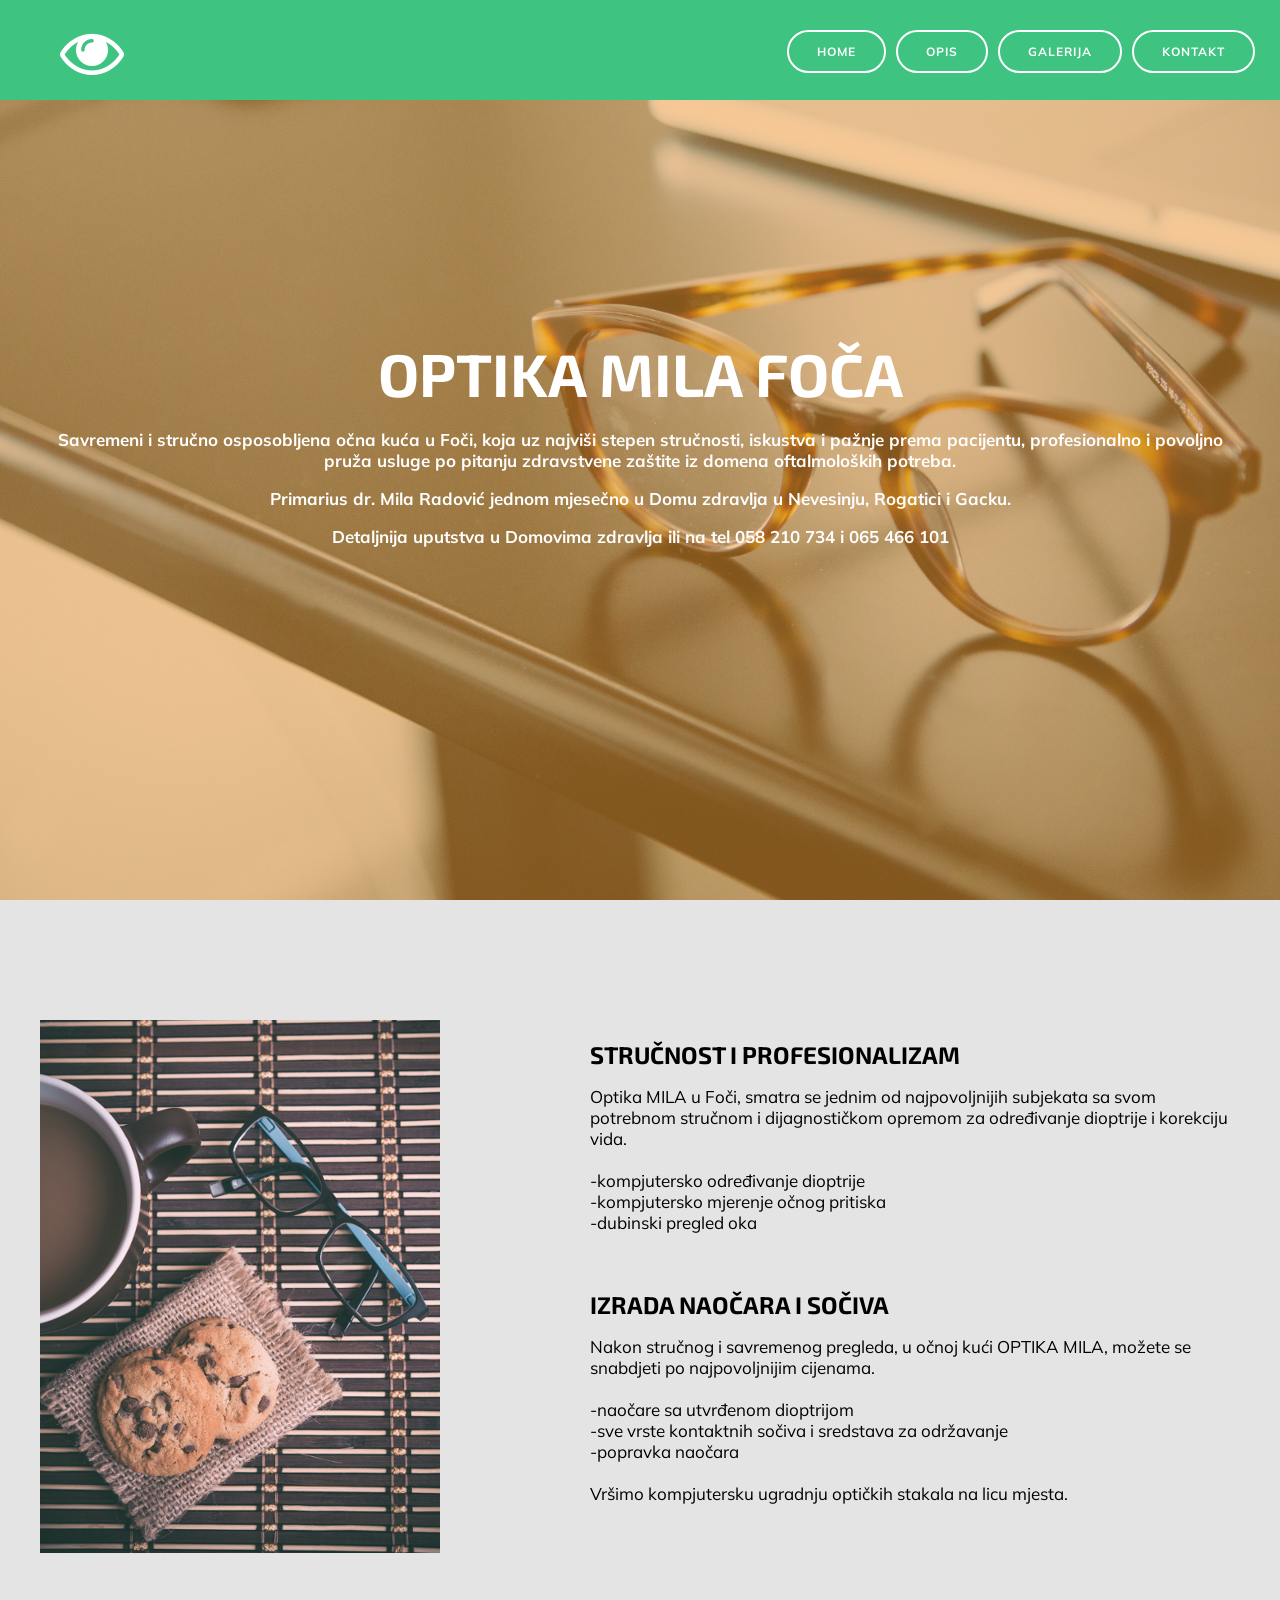
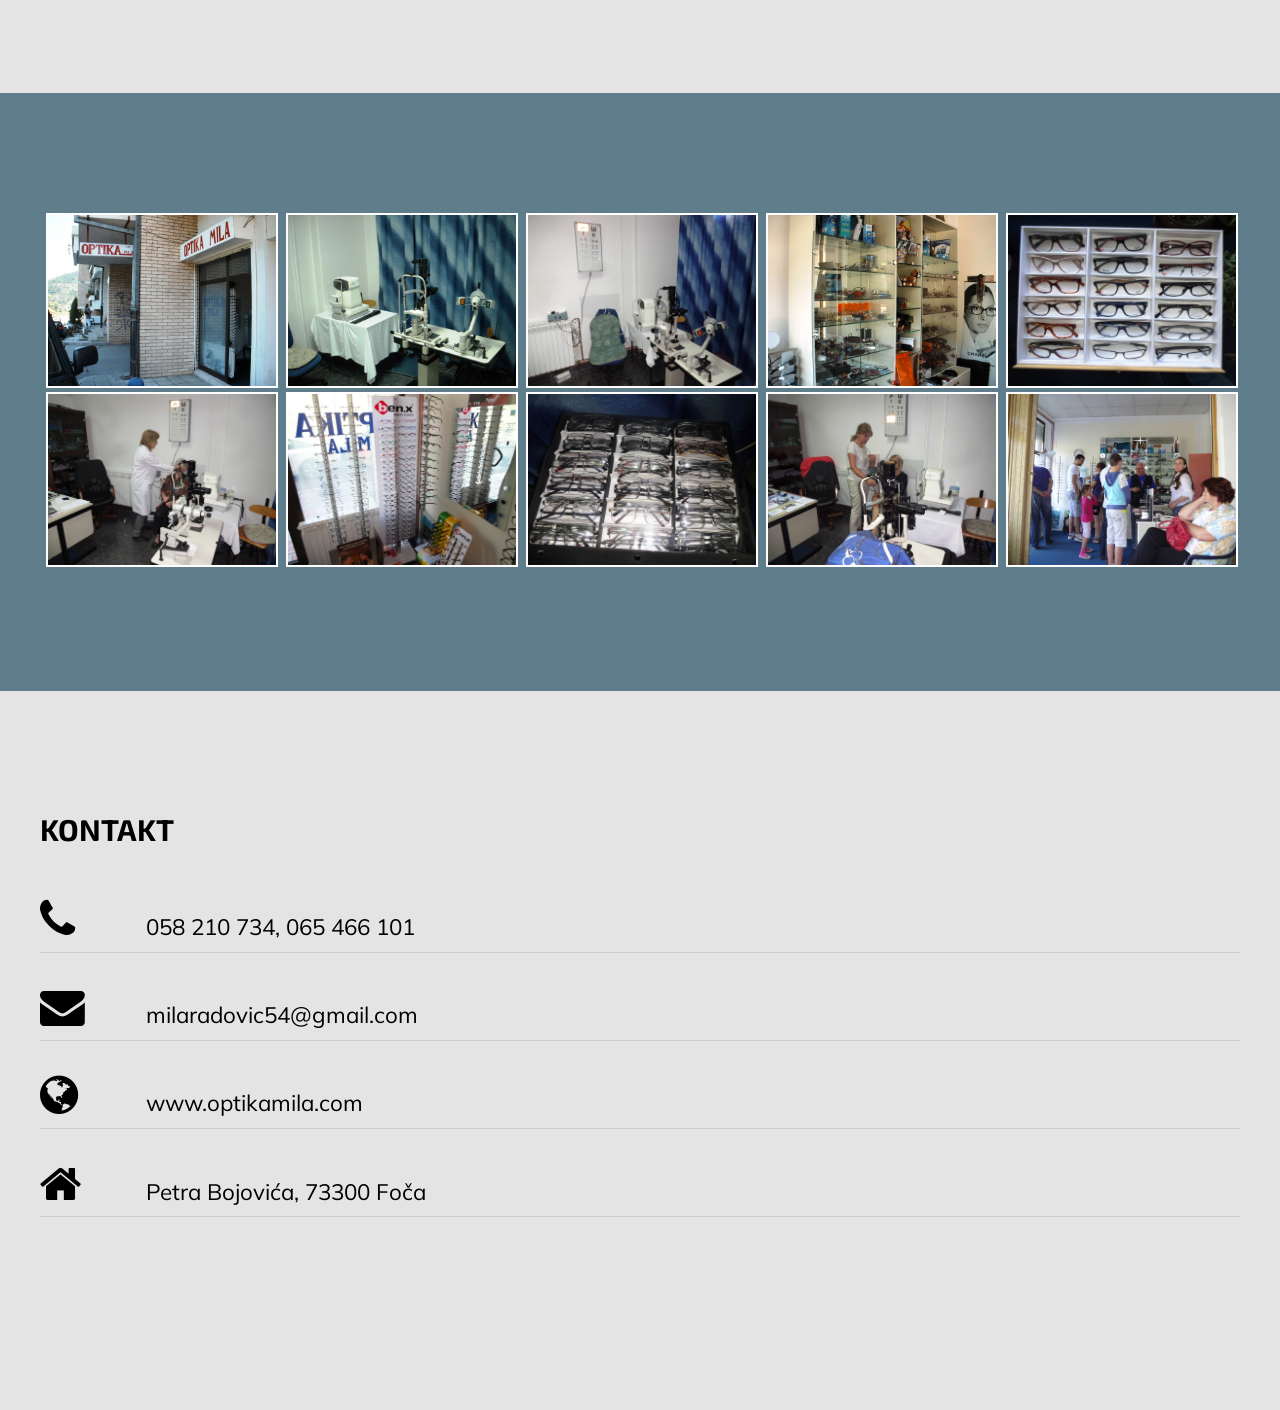
==== index.html @ d3a85923 "Initial commit" ====
<!DOCTYPE html>
<html>
    <head>
        <meta charset="UTF-8">
        <meta name="viewport" content="width=device-width">
        <title>Optika Mila</title>
        <link href="https://fonts.googleapis.com/css?family=Exo+2:400,700|Muli:400,700" rel="stylesheet">
        <link rel="stylesheet" href="https://maxcdn.bootstrapcdn.com/font-awesome/4.7.0/css/font-awesome.min.css">
        <link rel="stylesheet" href="dist/magnific-popup.css">
        <link rel="stylesheet" href="css/style.css" type="text/css">
    </head>
    <body>
        <header id="header">

        <div class="wrapper">
            <i class="fa fa-eye fa-4x logo" aria-hidden="true"></i>


            <nav id="nav">
                <ul>
                    <li><a href="#prvi" class="dugme">Home</a></li>
                    <li><a href="#about" class="dugme">Opis</a></li>
                    <li><a href="#idea" class="dugme">Galerija</a></li>
                    <li><a href="#contact" class="dugme">Kontakt</a></li>
                </ul>
                <a href="#" id="respmenu">Prikaži/sakrij navigaciju</a>
            </nav>



        </div>
    </header>


	<section id="prvi">
    	<div class="wrapper">
        	<h1>OPTIKA MILA FOČA</h1>
       	 	<p>Savremeni i stručno osposobljena očna kuća u Foči, koja uz najviši stepen stručnosti, iskustva i pažnje prema pacijentu, profesionalno i povoljno pruža usluge po pitanju zdravstvene zaštite iz domena oftalmoloških potreba.</p>
            <p>Primarius dr. Mila Radović jednom mjesečno u Domu zdravlja u Nevesinju, Rogatici i Gacku.</p>
            <p>Detaljnija uputstva u Domovima zdravlja ili na tel 058 210 734 i 065 466 101</p>
        </div>
    </section>

    <section id="about">
        <div class="wrapper">
            <img src="css/img/elegance.jpg" alt="logo">
            <h2>STRUČNOST I PROFESIONALIZAM</h2>
            <p>Optika MILA u Foči, smatra se jednim od najpovoljnijih subjekata sa svom potrebnom stručnom i dijagnostičkom opremom za određivanje dioptrije i korekciju vida.<br />
                <br />-kompjutersko određivanje dioptrije
                <br />-kompjutersko mjerenje očnog pritiska
                <br />-dubinski pregled oka </p><br />
            <h2>IZRADA NAOČARA I SOČIVA</h2>
            <p>Nakon stručnog i savremenog pregleda, u očnoj kući OPTIKA MILA, možete se snabdjeti po najpovoljnijim cijenama.<br />
                <br />-naočare sa utvrđenom dioptrijom
                <br />-sve vrste kontaktnih sočiva i sredstava za održavanje
                <br />-popravka naočara
            <br /><br />Vršimo kompjutersku ugradnju optičkih stakala na licu mjesta. </p>
        </div>

    </section>



    <section id="idea">
    	<div class="wrapper">
            <div class="responsive"><a href="css/img/galerija/optika_mila_1.JPG" class="image-link"><img src="css/img/galerija/optika_mila_1.JPG"></a></div>
            <div class="responsive"><a href="css/img/galerija/optika_mila_2.JPG" class="image-link"><img src="css/img/galerija/optika_mila_2.JPG"></a></div>
            <div class="responsive"><a href="css/img/galerija/optika_mila_3.JPG" class="image-link"><img src="css/img/galerija/optika_mila_3.JPG"></a></div>
            <div class="responsive"><a href="css/img/galerija/optika_mila_4.JPG" class="image-link"><img src="css/img/galerija/optika_mila_4.JPG"></a></div>
            <div class="responsive"><a href="css/img/galerija/optika_mila_11.JPG" class="image-link"><img src="css/img/galerija/optika_mila_11.JPG"></a></div>
            <div class="responsive"><a href="css/img/galerija/optika_mila_6.JPG" class="image-link"><img src="css/img/galerija/optika_mila_6.JPG"></a></div>
            <div class="responsive"><a href="css/img/galerija/optika_mila_7.JPG" class="image-link"><img src="css/img/galerija/optika_mila_7.JPG"></a></div>
            <div class="responsive"><a href="css/img/galerija/optika_mila_12.JPG" class="image-link"><img src="css/img/galerija/optika_mila_12.JPG"></a></div>
            <div class="responsive"><a href="css/img/galerija/optika_mila_9.JPG" class="image-link"><img src="css/img/galerija/optika_mila_9.JPG"></a></div>
            <div class="responsive"><a href="css/img/galerija/optika_mila_10.JPG" class="image-link"><img src="css/img/galerija/optika_mila_10.JPG"></a></div>
         </div>
    </section>

    <section id="contact">
        <div class="wrapper">
            <h1>KONTAKT</h1>
                <p><i class="fa fa-2x fa-phone"></i> 058 210 734, 065 466 101</p>
                <p><i class="fa fa-2x fa-envelope"></i> milaradovic54@gmail.com</p>
                <p><i class="fa fa-2x fa-globe"></i> www.optikamila.com</p>
                <p><i class="fa fa-2x fa-home"></i> Petra Bojovića, 73300 Foča</p>
        </div>

    </section>

    <script src="https://ajax.googleapis.com/ajax/libs/jquery/1.12.4/jquery.min.js"></script>
    <script src="dist/jquery.magnific-popup.js"></script>
    <script src="js/script.js"></script>

    </body>
</html>
---- css/style.css ----
body {
	background:#e4e4e4;
	margin:0;
	padding:0;
	font-family: 'Muli', sans-serif;
}

h1, h2, h3, h4, h5, h6 {
	font-family: 'Exo 2', sans-serif;
	margin:0 0 0.5em;
}
img {
	max-width:100%;
}

.wrapper {
	width:1200px;
	margin:0 auto;
	overflow:hidden;
}

#header {
	background:#3FC380;
	height:60px;
	padding:20px;
	position: fixed;
    top: 0;
	width: 100%;
}

.logo {
	float:left;
	color: #FFF;
}

#nav {
	float:right;
}
#nav ul {
	list-style:none;
	margin:0;
	padding:0;
}
#nav ul li {
	float:left;
}

a:link,
a:visited,
a:hover,
a:active {
	text-decoration: none;
	color: #FFF;
}

.dugme {
	background: rgba(9, 65, 134, 0);
	border: 2px solid #FFF;
    color: #FFF;
    border-radius: 25px;
    display: inline-block;
    font-size: 12px;
    font-weight: 700;
    letter-spacing: 1px;
    line-height: 1;
    padding: 14px 28px 13px;
	margin:10px 5px;
    text-transform: uppercase;
	text-decoration: none;
    transition: all 0.2s ease;
}

.dugme:hover {
	background: rgba(255, 255, 255, 1);
    color: #3FC380;
}

#prvi {
	background: linear-gradient(rgba(235, 149, 50,0.5), rgba(235, 149, 50,0.5)), url(img/back.jpg);
	background-size:cover;
	text-align:center;
    display:flex;
	justify-content:center;
	align-items:center;
	color:#fff;
    height:100vh;
}

#prvi h1 {
	font-size:60px;
	margin-bottom:20px;
}

#prvi p {
    font-weight: bold;
    font-size: 17px;
}


#about, #idea, #contact {
	padding:120px 0;
}

#about img {
	float:left;
	margin-right: 150px;
	margin-bottom: 20px;
}

#about p {
	font-size: 17px;
}

#about h2 {
	margin-top: 20px;
}

#idea {
	background: #607D8B;
}

#idea img {
	border: 2px solid #fff;
}

#contact h1 {
	font-size: 30px;
	margin-bottom: 40px;
}

#contact p {
	border-bottom:1px solid #ccc;
	padding:10px 0;
	font-size:1.4em;
}

#contact i {
	width:100px;
}

#contact {
	margin-bottom: 50px;
}

.responsive {
    padding: 0 6px;
    float: left;
    width: 19%;
}

/* responsive i menu*/

#respmenu {
	display:none;
}

@media screen and (min-width:1024px) and (max-width:1260px) {
	.wrapper {
		width:960px;
	}
	#about img {
		margin-right: 100px;
	}
	.responsive {
	    width: 18.7%;
	}
}
@media screen and (min-width:768px) and (max-width:1023px) {
	.wrapper {
		width:680px;
	}
	#about img {
		margin-right: 30px;
	}
	.responsive {
	    width: 18.2%;
	}
}
@media screen and (max-width:767px) {
	.wrapper {
		width:80%;
	}
	#header {
		text-align:center;
		height:auto;
	}
	#nav,
	.logo {
		float:none;
	}
	#nav ul li {
		float:none;
	}
	#nav ul li a {
		display:block;
		margin:7px 5px;
	}
	#respmenu {
		display:block;
		background:rgba(255,255,255,0.1);
		padding:10px;
    	border-radius: 25px;
	}
	#nav ul {
		display:none;
	}
	.responsive {
	    width: 31%;
	}

	#idea div div:last-child {
    	display: none;
	}
}
@media screen and (max-width:658px) {
	#idea div div:last-child {
    	display: block;
	}
	.responsive {
	    width: 47%;
	}
}
@media screen and (max-width:515px) {
	#idea div div:last-child {
    	display: block;
	}
	.responsive {
	    width: 46%;
	}
}
@media screen and (max-width:390px) {
	#idea div div:last-child {
    	display: block;
	}
	.responsive {
	    width: 45%;
	}
}
@media screen and (max-width:315px) {
	#idea div div:last-child {
    	display: block;
	}
	.responsive {
	    width: 44%;
	}
}
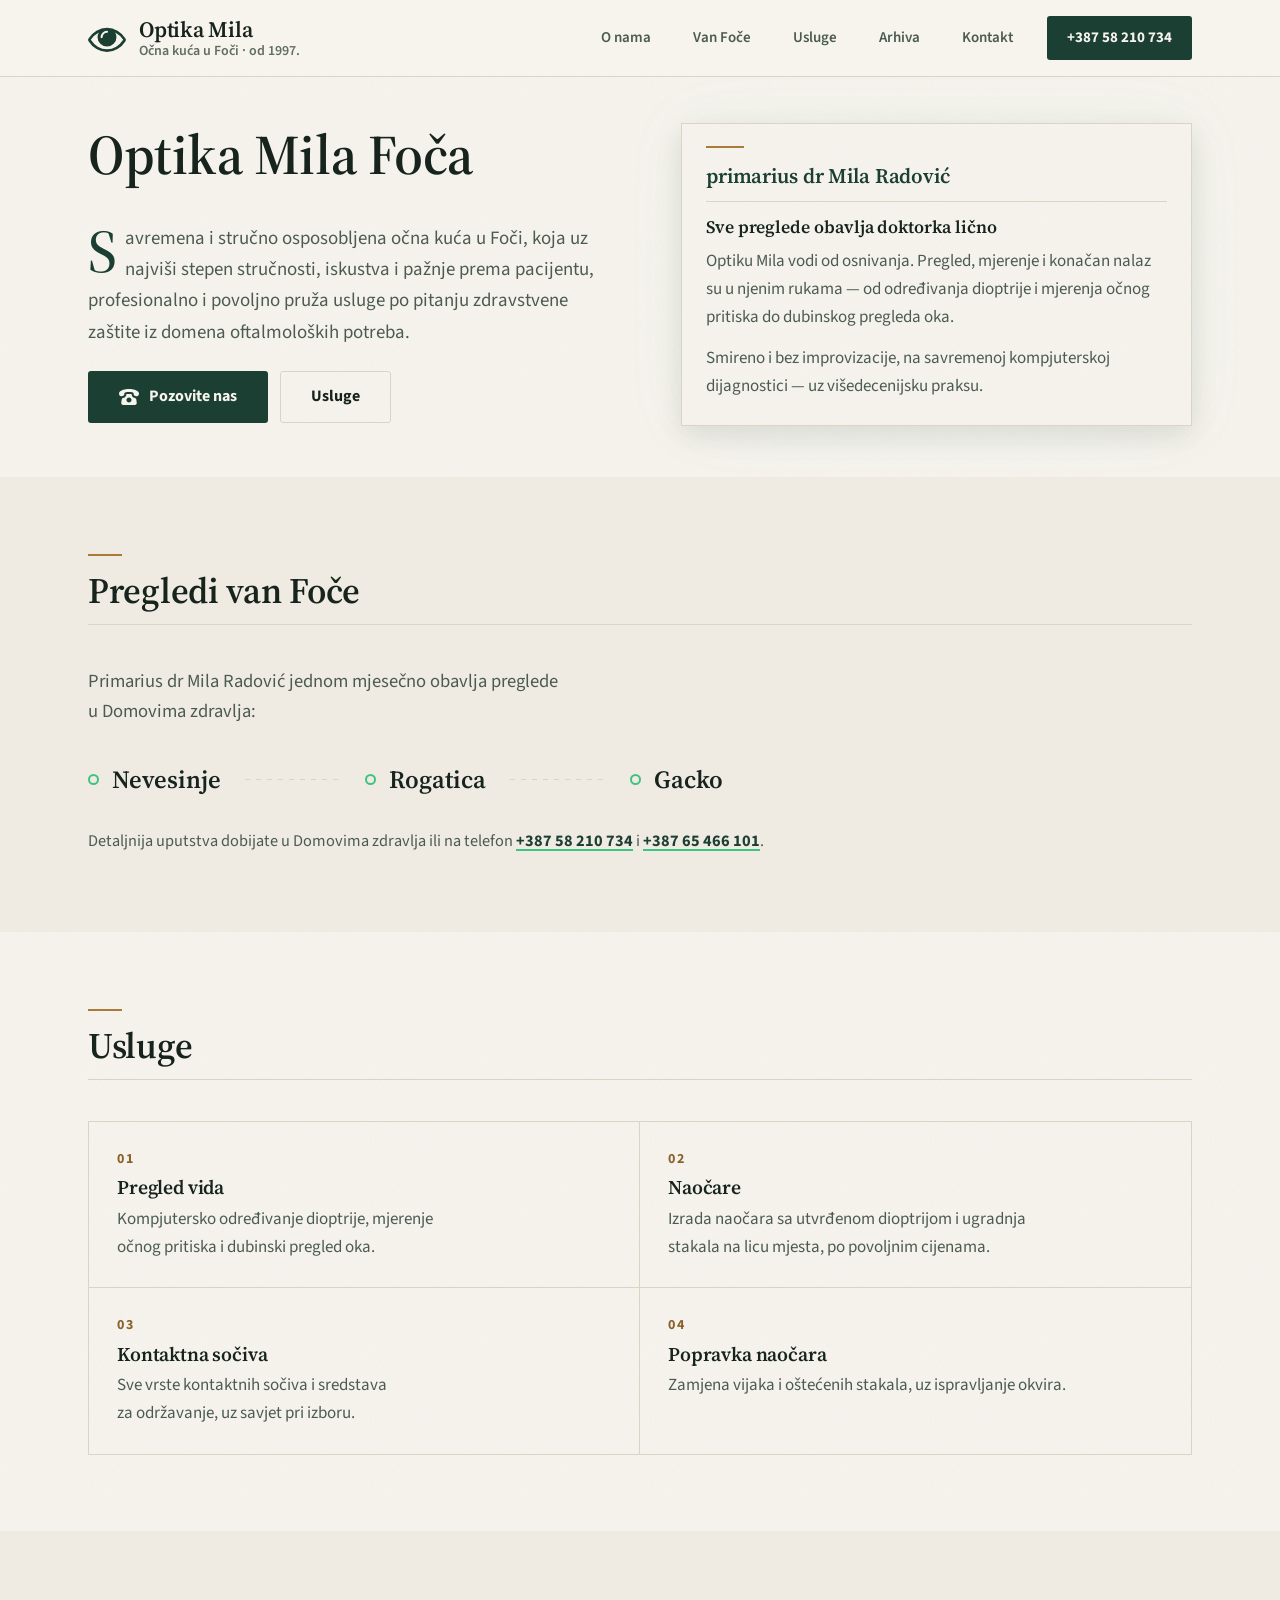
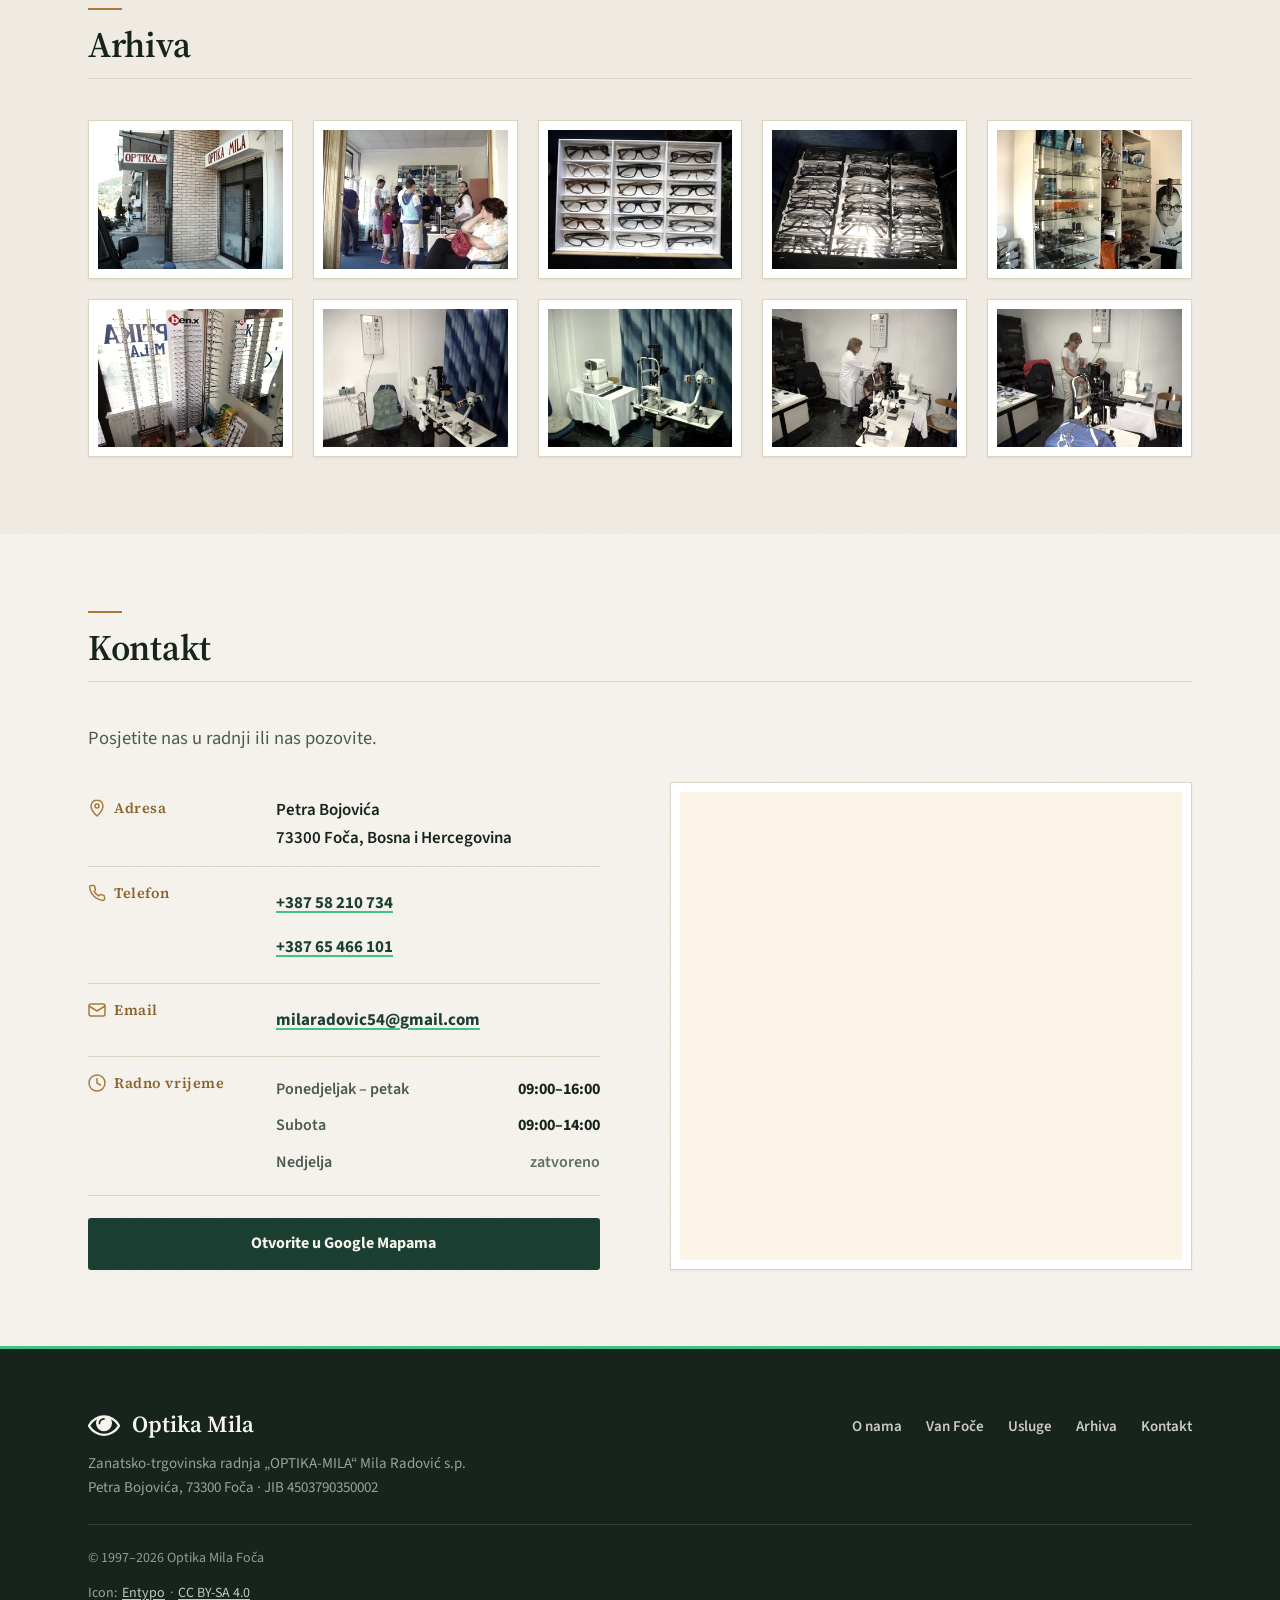
==== commit c66a6329: "Redizajn sajta: novi izgled, WebP galerija, favicon, 404 strana, sitemap - nova HTML/CSS struktura (" ====
--- a/index.html
+++ b/index.html
@@ -1,95 +1,462 @@
 <!DOCTYPE html>
-<html>
-    <head>
-        <meta charset="UTF-8">
-        <meta name="viewport" content="width=device-width">
-        <title>Optika Mila</title>
-        <link href="https://fonts.googleapis.com/css?family=Exo+2:400,700|Muli:400,700" rel="stylesheet">
-        <link rel="stylesheet" href="https://maxcdn.bootstrapcdn.com/font-awesome/4.7.0/css/font-awesome.min.css">
-        <link rel="stylesheet" href="dist/magnific-popup.css">
-        <link rel="stylesheet" href="css/style.css" type="text/css">
-    </head>
-    <body>
-        <header id="header">
-
-        <div class="wrapper">
-            <i class="fa fa-eye fa-4x logo" aria-hidden="true"></i>
-
-
-            <nav id="nav">
-                <ul>
-                    <li><a href="#prvi" class="dugme">Home</a></li>
-                    <li><a href="#about" class="dugme">Opis</a></li>
-                    <li><a href="#idea" class="dugme">Galerija</a></li>
-                    <li><a href="#contact" class="dugme">Kontakt</a></li>
-                </ul>
-                <a href="#" id="respmenu">Prikaži/sakrij navigaciju</a>
-            </nav>
-
-
-
+<html lang="sr-Latn">
+<head>
+<meta charset="utf-8">
+<meta name="viewport" content="width=device-width, initial-scale=1">
+<title>Optika Mila Foča — Pregled vida, dioptrija, naočare i sočiva</title>
+<meta name="description" content="Optika Mila Foča — kompjutersko određivanje dioptrije, mjerenje očnog pritiska, dubinski pregled oka, izrada i popravka naočara, kontaktna sočiva.">
+<link rel="canonical" href="https://www.optikamila.com/">
+<meta name="robots" content="index, follow, max-image-preview:large, max-snippet:-1">
+<meta name="theme-color" content="#F7F4EE">
+<meta name="author" content="Optika Mila">
+<meta name="geo.region" content="BA-SRP">
+<meta name="geo.placename" content="Foča">
+<meta name="geo.position" content="43.5079657;18.7729304">
+<meta name="ICBM" content="43.5079657, 18.7729304">
+
+<meta property="og:type" content="website">
+<meta property="og:locale" content="sr_Latn_BA">
+<meta property="og:site_name" content="Optika Mila">
+<meta property="og:title" content="Optika Mila Foča — Pregled vida, dioptrija, naočare i sočiva">
+<meta property="og:description" content="Kompjutersko određivanje dioptrije, mjerenje očnog pritiska, dubinski pregled oka, izrada i popravka naočara, kontaktna sočiva. Petra Bojovića, Foča.">
+<meta property="og:url" content="https://www.optikamila.com/">
+<meta name="twitter:card" content="summary">
+<meta name="twitter:title" content="Optika Mila Foča — Pregled vida, dioptrija, naočare i sočiva">
+<meta name="twitter:description" content="Kompjutersko određivanje dioptrije, mjerenje očnog pritiska, dubinski pregled oka, izrada i popravka naočara, kontaktna sočiva.">
+
+<!-- ?v=2 — pregledači keširaju favicon agresivno i običan refresh ga NE osvježi.
+     Kad se ikonica promijeni, podigni broj (v=3, v=4…) da je browser ponovo učita. -->
+<link rel="icon" href="favicon.ico?v=2" sizes="any">
+<link rel="icon" href="favicon.svg?v=2" type="image/svg+xml">
+<link rel="apple-touch-icon" href="apple-touch-icon.png?v=2">
+<link rel="icon" type="image/png" sizes="192x192" href="icon-192.png?v=2">
+
+<link rel="preconnect" href="https://fonts.googleapis.com">
+<link rel="preconnect" href="https://fonts.gstatic.com" crossorigin>
+<link rel="stylesheet" href="https://fonts.googleapis.com/css2?family=Source+Sans+3:wght@400;600;700&family=Source+Serif+4:opsz,wght@8..60,400..700&display=swap">
+<link rel="stylesheet" href="css/style.css">
+
+<!-- P37 — bez ovoga bi bez JavaScripta nestalo oko 60 % strane: sve što nosi
+     `.reveal` (četiri <h2>, rešetka usluga, galerija, kontakt) ostaje na
+     `opacity:0`, jer klasu `.is-visible` dodaje isključivo skripta. Izmjereno:
+     8 od 8 blokova nevidljivo.
+     Klasa `js` se stavlja OVDJE, prije prvog iscrtavanja, i samo ona uključuje
+     skrivanje (`html.js .reveal` u CSS-u). Ako se ova skripta ne izvrsi, klase
+     nema, pravilo se ne primjenjuje i sav sadrzaj je vidljiv.
+     `<noscript>` sam ovdje NIJE dovoljan — on radi samo kad je skriptovanje
+     iskljuceno u pregledacu, ne i kad se `js/script.js` ne ucita. -->
+<script>
+document.documentElement.classList.add('js');
+/* Mreza za slucaj da se `js/script.js` ipak ne ucita: ako se glavna skripta
+   ne javi u roku od 3 s, otkrij sve sto nosi `.reveal`. U normalnom radu se
+   ovo nikada ne izvrsi — zastavicu `__omReveal` postavi glavna skripta. */
+setTimeout(function () {
+  if (window.__omReveal) return;
+  var n = document.querySelectorAll('.reveal'), i;
+  for (i = 0; i < n.length; i++) n[i].classList.add('is-visible');
+}, 3000);
+</script>
+
+<!-- P57 — ista usluga se zvala na dva načina. JSON-LD katalog je jedini pisao
+     „Kompjutersko mjerenje očnog pritiska", a meta opis, vidljiva usluga 01 i
+     ostali JSON-LD samo „mjerenje očnog pritiska" (četiri mjesta prema jednom).
+     Na pitanje da li se pritisak mjeri kompjuterskim tonometrom korisnik je rekao
+     „nije bitno kako se mjeri" — pa je riječ UKLONJENA, a ne dodata na ostala
+     mjesta: tako se usluga svuda zove isto i ne tvrdi ništa o opremi. -->
+<script type="application/ld+json">
+{
+  "@context": "https://schema.org",
+  "@graph": [
+    {
+      "@type": "Optician",
+      "@id": "https://www.optikamila.com/#firma",
+      "name": "Optika Mila",
+      "alternateName": "Zanatsko-trgovinska radnja OPTIKA-MILA Mila Radović s.p.",
+      "description": "Savremena i stručno osposobljena očna kuća u Foči — kompjutersko određivanje dioptrije, mjerenje očnog pritiska, dubinski pregled oka, izrada naočara i kontaktna sočiva.",
+      "url": "https://www.optikamila.com/",
+      "telephone": "+38758210734",
+      "email": "milaradovic54@gmail.com",
+      "logo": "https://www.optikamila.com/icon-192.png",
+      "priceRange": "$$",
+      "currenciesAccepted": "BAM",
+      "paymentAccepted": "Gotovina, platna kartica",
+      "foundingDate": "1997",
+      "founder": { "@type": "Person", "name": "Mila Radović", "honorificPrefix": "primarius dr" },
+      "employee": { "@type": "Person", "name": "Mila Radović", "honorificPrefix": "primarius dr", "jobTitle": "Doktor medicine — optometrija" },
+      "address": {
+        "@type": "PostalAddress",
+        "streetAddress": "Petra Bojovića",
+        "addressLocality": "Foča",
+        "postalCode": "73300",
+        "addressRegion": "Republika Srpska",
+        "addressCountry": "BA"
+      },
+      "geo": { "@type": "GeoCoordinates", "latitude": 43.5079657, "longitude": 18.7729304 },
+      "hasMap": "https://maps.google.com/?cid=6285597868325279433",
+      "openingHoursSpecification": [
+        { "@type": "OpeningHoursSpecification", "dayOfWeek": ["Monday","Tuesday","Wednesday","Thursday","Friday"], "opens": "09:00", "closes": "16:00" },
+        { "@type": "OpeningHoursSpecification", "dayOfWeek": "Saturday", "opens": "09:00", "closes": "14:00" }
+      ],
+      "areaServed": [
+        { "@type": "City", "name": "Foča" },
+        { "@type": "City", "name": "Nevesinje" },
+        { "@type": "City", "name": "Rogatica" },
+        { "@type": "City", "name": "Gacko" }
+      ],
+      "hasOfferCatalog": {
+        "@type": "OfferCatalog",
+        "name": "Usluge",
+        "itemListElement": [
+          { "@type": "Offer", "itemOffered": { "@type": "Service", "name": "Kompjutersko određivanje dioptrije" } },
+          { "@type": "Offer", "itemOffered": { "@type": "Service", "name": "Mjerenje očnog pritiska" } },
+          { "@type": "Offer", "itemOffered": { "@type": "Service", "name": "Dubinski pregled oka" } },
+          { "@type": "Offer", "itemOffered": { "@type": "Service", "name": "Izrada naočara sa utvrđenom dioptrijom" } },
+          { "@type": "Offer", "itemOffered": { "@type": "Service", "name": "Kontaktna sočiva i sredstva za održavanje" } },
+          { "@type": "Offer", "itemOffered": { "@type": "Service", "name": "Popravka naočara" } },
+          { "@type": "Offer", "itemOffered": { "@type": "Service", "name": "Kompjuterska ugradnja optičkih stakala na licu mjesta" } }
+        ]
+      }
+    },
+    {
+      "@type": "WebSite",
+      "@id": "https://www.optikamila.com/#sajt",
+      "url": "https://www.optikamila.com/",
+      "name": "Optika Mila Foča",
+      "inLanguage": "sr-Latn",
+      "publisher": { "@id": "https://www.optikamila.com/#firma" }
+    }
+  ]
+}
+</script>
+</head>
+
+<body>
+<a class="skip-link" href="#main">Preskoči na sadržaj</a>
+
+<header class="site-header" id="vrh">
+  <div class="wrap header-inner">
+    <a class="brand" href="#vrh">
+      <svg class="brand-mark" viewBox="0 0 1792 1280" width="38" height="27"
+           aria-hidden="true" focusable="false"><path fill="currentColor" d="M1664 704q-152-236-381-353q61 104 61 225q0 185-131.5 316.5T896 1024T579.5 892.5T448 576q0-121 61-225q-229 117-381 353q133 205 333.5 326.5T896 1152t434.5-121.5T1664 704M944 320q0-20-14-34t-34-14q-125 0-214.5 89.5T592 576q0 20 14 34t34 14t34-14t14-34q0-86 61-147t147-61q20 0 34-14t14-34m848 384q0 34-20 69q-140 230-376.5 368.5T896 1280t-499.5-139T20 773Q0 738 0 704t20-69q140-229 376.5-368T896 128t499.5 139T1772 635q20 35 20 69"/></svg>
+      <span class="brand-txt">
+        <span class="brand-name">Optika Mila</span>
+        <span class="brand-sub">Očna kuća u Foči · od 1997.</span>
+      </span>
+    </a>
+
+    <button class="nav-toggle" type="button" aria-expanded="false" aria-controls="glavna-navigacija">
+      <span class="nav-toggle-bars" aria-hidden="true"><i></i><i></i><i></i></span>
+      <span>Meni</span>
+    </button>
+
+    <nav id="glavna-navigacija" class="site-nav" aria-label="Glavna navigacija">
+      <a class="nav-phone" href="tel:+38758210734">
+        <svg class="btn-ico" viewBox="0 0 20 20" width="20" height="20"
+             fill="currentColor" aria-hidden="true" focusable="false">
+          <path d="M17.256 12.253c-.096-.667-.611-1.187-1.274-1.342c-2.577-.604-3.223-2.088-3.332-3.734C12.193 7.092 11.38 7 10 7s-2.193.092-2.65.177c-.109 1.646-.755 3.13-3.332 3.734c-.663.156-1.178.675-1.274 1.342l-.497 3.442C2.072 16.907 2.962 18 4.2 18h11.6c1.237 0 2.128-1.093 1.953-2.305zM10 15.492c-1.395 0-2.526-1.12-2.526-2.5s1.131-2.5 2.526-2.5s2.526 1.12 2.526 2.5s-1.132 2.5-2.526 2.5M19.95 6c-.024-1.5-3.842-3.999-9.95-4C3.891 2.001.073 4.5.05 6s.021 3.452 2.535 3.127c2.941-.381 2.76-1.408 2.76-2.876C5.345 5.227 7.737 4.98 10 4.98s4.654.247 4.655 1.271c0 1.468-.181 2.495 2.76 2.876C19.928 9.452 19.973 7.5 19.95 6"/>
+        </svg>
+        Pozovite nas · +387 58 210 734
+      </a>
+      <ul>
+        <li><a href="#o-nama">O nama</a></li>
+        <li><a href="#van-foce">Van Foče</a></li>
+        <li><a href="#usluge">Usluge</a></li>
+        <li><a href="#arhiva">Arhiva</a></li>
+        <li><a href="#kontakt">Kontakt</a></li>
+      </ul>
+    </nav>
+
+    <a class="header-call" href="tel:+38758210734">+387 58 210 734</a>
+  </div>
+</header>
+
+<main id="main" tabindex="-1">
+
+  <!-- ================= UVOD: očna kuća + doktorica (spojeno) ================= -->
+  <!-- P48 (v18) — doktorka ne daje svoju fotografiju, pa je portret uklonjen.
+       Desna kolona je postojala SAMO zbog njega; sada u njoj stoji „lična
+       karta" — ime, zvanje i kratak tekst. Naslov je ušao u LIJEVU kolonu da
+       obje počinju na istoj visini. -->
+  <section id="o-nama" class="hero">
+    <div class="wrap hero-grid">
+      <div class="uvod-levo">
+        <h1>Optika Mila Foča</h1>
+
+        <p class="uvod-lead">
+          Savremena i stručno osposobljena očna kuća u Foči, koja uz najviši stepen
+          stručnosti, iskustva i pažnje prema pacijentu, profesionalno i povoljno
+          pruža usluge po pitanju zdravstvene zaštite iz domena oftalmoloških potreba.
+        </p>
+
+        <div class="uvod-actions">
+          <a class="btn btn-solid" href="tel:+38758210734">
+            <svg class="btn-ico" viewBox="0 0 20 20" width="20" height="20"
+                 fill="currentColor" aria-hidden="true" focusable="false">
+              <path d="M17.256 12.253c-.096-.667-.611-1.187-1.274-1.342c-2.577-.604-3.223-2.088-3.332-3.734C12.193 7.092 11.38 7 10 7s-2.193.092-2.65.177c-.109 1.646-.755 3.13-3.332 3.734c-.663.156-1.178.675-1.274 1.342l-.497 3.442C2.072 16.907 2.962 18 4.2 18h11.6c1.237 0 2.128-1.093 1.953-2.305zM10 15.492c-1.395 0-2.526-1.12-2.526-2.5s1.131-2.5 2.526-2.5s2.526 1.12 2.526 2.5s-1.132 2.5-2.526 2.5M19.95 6c-.024-1.5-3.842-3.999-9.95-4C3.891 2.001.073 4.5.05 6s.021 3.452 2.535 3.127c2.941-.381 2.76-1.408 2.76-2.876C5.345 5.227 7.737 4.98 10 4.98s4.654.247 4.655 1.271c0 1.468-.181 2.495 2.76 2.876C19.928 9.452 19.973 7.5 19.95 6"/>
+            </svg>
+            Pozovite nas
+          </a>
+          <!-- P55 — dugme je govorilo „Usluge i oprema", a sekcija #usluge se zove
+               „Usluge" i o opremi ne kaže ništa (oprema postoji samo u alt tekstovima
+               galerije). Naslov u navigaciji je takođe „Usluge" — sada se poklapaju. -->
+          <a class="btn btn-line" href="#usluge">Usluge</a>
         </div>
-    </header>
-
-
-	<section id="prvi">
-    	<div class="wrapper">
-        	<h1>OPTIKA MILA FOČA</h1>
-       	 	<p>Savremeni i stručno osposobljena očna kuća u Foči, koja uz najviši stepen stručnosti, iskustva i pažnje prema pacijentu, profesionalno i povoljno pruža usluge po pitanju zdravstvene zaštite iz domena oftalmoloških potreba.</p>
-            <p>Primarius dr. Mila Radović jednom mjesečno u Domu zdravlja u Nevesinju, Rogatici i Gacku.</p>
-            <p>Detaljnija uputstva u Domovima zdravlja ili na tel 058 210 734 i 065 466 101</p>
+      </div>
+
+      <section class="uvod-karta" aria-labelledby="karta-ime">
+        <h2 class="karta-ime" id="karta-ime">primarius dr Mila Radović</h2>
+
+        <div class="uvod-text">
+          <h3>Sve preglede obavlja doktorka lično</h3>
+          <!-- P53 — iz prvog pasusa je sklonjena riječ „kompjuterskog". Razlog: P52
+               je u DRUGI pasus uveo „na savremenoj kompjuterskoj dijagnostici", pa se
+               „kompjutersk-" našlo dva puta u istoj kartici, dva reda razmaka. Prodajna
+               poenta (kompjuterska dijagnostika) time nije izgubljena — ona je sada u
+               drugom pasusu. Prikaz sa tri alternative (C i D brišu i nabrajanje usluga,
+               koje ionako stoji u „Uslugama", u meta opisu i u JSON-LD-u):
+               `p53-uvod-tekst.html`. -->
+          <p>
+            Optiku Mila vodi od osnivanja. Pregled, mjerenje i konačan nalaz su u
+            njenim rukama — od određivanja dioptrije i mjerenja očnog pritiska do
+            dubinskog pregleda oka.
+          </p>
+          <!-- P52 — drugi pasus je prepravljen. Stari je: „Radi precizno i temeljno,
+               uz savremenu kompjutersku dijagnostičku opremu. Stručnost i dugogodišnje
+               iskustvo idu zajedno sa pristupačnim cijenama."
+               Četiri stvari su bile pogrešne: (1) „radi precizno i temeljno" je tvrdnja o
+               sebi bez slike; (2) „savremenu kompjutersku dijagnostičku opremu" su tri
+               pridjeva ispred imenice; (3) „stručnost i dugogodišnje iskustvo" PONAVLJA
+               uvodni pasus riječ po riječ — 28 redova iznad stoji „uz najviši stepen
+               stručnosti, iskustva i pažnje"; (4) „idu zajedno" ne nosi ništa.
+               Korisnik je izabrao varijantu D (jedna rečenica), uz zamjenu „bez žurbe"
+               → „smireno". Prikaz sa svim varijantama: `p52-uvod-tekst.html`. -->
+          <!-- P55 — cijena je izbačena iz kartice. Razlog: „povoljno" (uvod, red 181) i
+               „po povoljnim cijenama" (Usluge 02) već nose tu misao, a treće pominjanje
+               („cijene koje ostaju pristupačne") je bilo jedno previše. Umjesto nje
+               „višedecenijska praksa" — iskustvo, ne cijena. -->
+          <p>
+            Smireno i bez improvizacije, na savremenoj kompjuterskoj dijagnostici — uz
+            višedecenijsku praksu.
+          </p>
         </div>
-    </section>
-
-    <section id="about">
-        <div class="wrapper">
-            <img src="css/img/elegance.jpg" alt="logo">
-            <h2>STRUČNOST I PROFESIONALIZAM</h2>
-            <p>Optika MILA u Foči, smatra se jednim od najpovoljnijih subjekata sa svom potrebnom stručnom i dijagnostičkom opremom za određivanje dioptrije i korekciju vida.<br />
-                <br />-kompjutersko određivanje dioptrije
-                <br />-kompjutersko mjerenje očnog pritiska
-                <br />-dubinski pregled oka </p><br />
-            <h2>IZRADA NAOČARA I SOČIVA</h2>
-            <p>Nakon stručnog i savremenog pregleda, u očnoj kući OPTIKA MILA, možete se snabdjeti po najpovoljnijim cijenama.<br />
-                <br />-naočare sa utvrđenom dioptrijom
-                <br />-sve vrste kontaktnih sočiva i sredstava za održavanje
-                <br />-popravka naočara
-            <br /><br />Vršimo kompjutersku ugradnju optičkih stakala na licu mjesta. </p>
+      </section>
+    </div>
+  </section>
+
+  <!-- ================= VAN FOČE ================= -->
+  <section id="van-foce" class="band band-tint">
+    <div class="wrap">
+      <h2 class="reveal">Pregledi van Foče</h2>
+
+      <p class="lead">
+        Primarius dr Mila Radović jednom mjesečno obavlja preglede u&nbsp;Domovima zdravlja:
+      </p>
+
+      <ul class="route reveal" aria-label="Mjesta koja se posjećuju jednom mjesečno">
+        <li><span class="dot" aria-hidden="true"></span>Nevesinje</li>
+        <li><span class="dot" aria-hidden="true"></span>Rogatica</li>
+        <li><span class="dot" aria-hidden="true"></span>Gacko</li>
+      </ul>
+
+      <p class="route-note">
+        Detaljnija uputstva dobijate u Domovima zdravlja ili na telefon
+        <a href="tel:+38758210734">+387 58 210 734</a> i
+        <a href="tel:+38765466101">+387 65 466 101</a>.
+      </p>
+    </div>
+  </section>
+
+  <!-- ================= USLUGE ================= -->
+  <section id="usluge" class="band">
+    <div class="wrap">
+      <h2 class="reveal">Usluge</h2>
+
+      <ul class="services reveal">
+        <li>
+          <span class="svc-n">01</span>
+          <h3>Pregled vida</h3>
+          <p>Kompjutersko određivanje dioptrije, mjerenje očnog pritiska i dubinski pregled oka.</p>
+        </li>
+        <li>
+          <span class="svc-n">02</span>
+          <h3>Naočare</h3>
+          <p>Izrada naočara sa utvrđenom dioptrijom i ugradnja stakala na licu mjesta, po povoljnim cijenama.</p>
+        </li>
+        <li>
+          <span class="svc-n">03</span>
+          <h3>Kontaktna sočiva</h3>
+          <!-- P54 — bilo: „...i sredstava za održavanje, uz savjet o njezi." — „održavanje"
+               i „njega" su isti pojam dvaput u istoj rečenici. Sada je drugi dio „savjet
+               pri izboru", što je druga informacija. -->
+          <p>Sve vrste kontaktnih sočiva i sredstava za održavanje, uz savjet pri izboru.</p>
+        </li>
+        <li>
+          <span class="svc-n">04</span>
+          <h3>Popravka naočara</h3>
+          <!-- P54 — bilo: „Zamjena vijaka, ispravljanje okvira i zamjena oštećenih stakala."
+               — „zamjena" dvaput u istoj rečenici. Sada je jedan glagol za oba predmeta. -->
+          <p>Zamjena vijaka i oštećenih stakala, uz ispravljanje okvira.</p>
+        </li>
+      </ul>
+    </div>
+  </section>
+
+  <!-- ================= ARHIVA ================= -->
+  <section id="arhiva" class="band band-tint">
+    <div class="wrap">
+      <h2 class="reveal">Arhiva</h2>
+
+      <ul class="gallery reveal">
+        <li><a class="gal" href="img/galerija/optika_mila_1-full.webp">
+          <img src="img/galerija/optika_mila_1-thumb.webp" sizes="(max-width:520px) 40vw, (max-width:980px) 180px, 190px" srcset="img/galerija/optika_mila_1-thumb-320.webp 320w, img/galerija/optika_mila_1-thumb.webp 480w" width="480" height="360" loading="lazy" decoding="async"
+               alt="Ulaz u Optiku Mila u Foči — natpis iznad vrata na zgradi od žute cigle"></a></li>
+
+        <li><a class="gal" href="img/galerija/optika_mila_10-full.webp">
+          <img src="img/galerija/optika_mila_10-thumb.webp" sizes="(max-width:520px) 40vw, (max-width:980px) 180px, 190px" srcset="img/galerija/optika_mila_10-thumb-320.webp 320w, img/galerija/optika_mila_10-thumb.webp 480w" width="480" height="360" loading="lazy" decoding="async"
+               alt="Unutrašnjost prodajnog prostora Optike Mila sa mušterijama i vitrinama sa naočarima"></a></li>
+
+        <li><a class="gal" href="img/galerija/optika_mila_11-full.webp">
+          <img src="img/galerija/optika_mila_11-thumb.webp" sizes="(max-width:520px) 40vw, (max-width:980px) 180px, 190px" srcset="img/galerija/optika_mila_11-thumb-320.webp 320w, img/galerija/optika_mila_11-thumb.webp 480w" width="480" height="360" loading="lazy" decoding="async"
+               alt="Tri poslužavnika sa okvirima za naočare — Ray-Ban, Boss, Dolce &amp; Gabbana, Police i Gucci"></a></li>
+
+        <li><a class="gal" href="img/galerija/optika_mila_12-full.webp">
+          <img src="img/galerija/optika_mila_12-thumb.webp" sizes="(max-width:520px) 40vw, (max-width:980px) 180px, 190px" srcset="img/galerija/optika_mila_12-thumb-320.webp 320w, img/galerija/optika_mila_12-thumb.webp 480w" width="480" height="360" loading="lazy" decoding="async"
+               alt="Poslužavnik sa okvirima od metala tankih ivica u više boja"></a></li>
+
+        <li><a class="gal" href="img/galerija/optika_mila_4-full.webp">
+          <img src="img/galerija/optika_mila_4-thumb.webp" sizes="(max-width:520px) 40vw, (max-width:980px) 180px, 190px" srcset="img/galerija/optika_mila_4-thumb-320.webp 320w, img/galerija/optika_mila_4-thumb.webp 480w" width="480" height="360" loading="lazy" decoding="async"
+               alt="Staklene vitrine sa naočarima, kutijama kontaktnih sočiva i promotivnim posterom"></a></li>
+
+        <li><a class="gal" href="img/galerija/optika_mila_7-full.webp">
+          <img src="img/galerija/optika_mila_7-thumb.webp" sizes="(max-width:520px) 40vw, (max-width:980px) 180px, 190px" srcset="img/galerija/optika_mila_7-thumb-320.webp 320w, img/galerija/optika_mila_7-thumb.webp 480w" width="480" height="360" loading="lazy" decoding="async"
+               alt="Zidni i stojeći stalkci sa okvirima naočara i ogledalo u prodajnom prostoru"></a></li>
+
+        <li><a class="gal" href="img/galerija/optika_mila_3-full.webp">
+          <img src="img/galerija/optika_mila_3-thumb.webp" sizes="(max-width:520px) 40vw, (max-width:980px) 180px, 190px" srcset="img/galerija/optika_mila_3-thumb-320.webp 320w, img/galerija/optika_mila_3-thumb.webp 480w" width="480" height="360" loading="lazy" decoding="async"
+               alt="Ordinacija za pregled vida — osvijetljena tabla sa optotipima, stolica i aparat za pregled oka"></a></li>
+
+        <li><a class="gal" href="img/galerija/optika_mila_2-full.webp">
+          <img src="img/galerija/optika_mila_2-thumb.webp" sizes="(max-width:520px) 40vw, (max-width:980px) 180px, 190px" srcset="img/galerija/optika_mila_2-thumb-320.webp 320w, img/galerija/optika_mila_2-thumb.webp 480w" width="480" height="360" loading="lazy" decoding="async"
+               alt="Dijagnostička oprema u ordinaciji — autorefraktometar, biomikroskop i probni okvir"></a></li>
+
+        <li><a class="gal" href="img/galerija/optika_mila_6-full.webp">
+          <img src="img/galerija/optika_mila_6-thumb.webp" sizes="(max-width:520px) 40vw, (max-width:980px) 180px, 190px" srcset="img/galerija/optika_mila_6-thumb-320.webp 320w, img/galerija/optika_mila_6-thumb.webp 480w" width="480" height="360" loading="lazy" decoding="async"
+               alt="Doktorka u bijelom mantilu obavlja pregled oka pacijentu na aparatu, tabla sa optotipima u pozadini"></a></li>
+
+        <li><a class="gal" href="img/galerija/optika_mila_9-full.webp">
+          <img src="img/galerija/optika_mila_9-thumb.webp" sizes="(max-width:520px) 40vw, (max-width:980px) 180px, 190px" srcset="img/galerija/optika_mila_9-thumb-320.webp 320w, img/galerija/optika_mila_9-thumb.webp 480w" width="480" height="360" loading="lazy" decoding="async"
+               alt="Pregled oka na biomikroskopu SL-10 uz prisustvo pratnje pacijenta"></a></li>
+      </ul>
+    </div>
+  </section>
+
+  <!-- ================= KONTAKT ================= -->
+  <section id="kontakt" class="band">
+    <div class="wrap">
+      <h2 class="reveal">Kontakt</h2>
+      <p class="lead kontakt-lead">Posjetite nas u radnji ili nas pozovite.</p>
+
+      <div class="contact-grid reveal">
+        <div>
+          <dl class="facts">
+            <div class="fact">
+              <dt><svg class="fact-ico" viewBox="0 0 18 18" fill="none" stroke="currentColor" stroke-width="1.5" stroke-linecap="round" stroke-linejoin="round" aria-hidden="true"><path d="M9 1C5.7 1 3 3.7 3 7c0 4.5 6 10 6 10s6-5.5 6-10c0-3.3-2.7-6-6-6z"/><circle cx="9" cy="7" r="2"/></svg>Adresa</dt>
+              <dd>Petra Bojovića<br>73300 Foča, Bosna i Hercegovina</dd>
+            </div>
+            <div class="fact">
+              <dt><svg class="fact-ico" viewBox="0 0 24 24" fill="none" stroke="currentColor" stroke-width="2" stroke-linecap="round" stroke-linejoin="round" aria-hidden="true"><path d="M22 16.92v3a2 2 0 0 1-2.18 2 19.79 19.79 0 0 1-8.63-3.07 19.5 19.5 0 0 1-6-6 19.79 19.79 0 0 1-3.07-8.67A2 2 0 0 1 4.11 2h3a2 2 0 0 1 2 1.72 12.84 12.84 0 0 0 .7 2.81 2 2 0 0 1-.45 2.11L8.09 9.91a16 16 0 0 0 6 6l1.27-1.27a2 2 0 0 1 2.11-.45 12.84 12.84 0 0 0 2.81.7A2 2 0 0 1 22 16.92z"/></svg>Telefon</dt>
+              <dd class="fact-links">
+                <a href="tel:+38758210734">+387 58 210 734</a>
+                <a href="tel:+38765466101">+387 65 466 101</a>
+              </dd>
+            </div>
+            <div class="fact">
+              <dt><svg class="fact-ico" viewBox="0 0 18 18" fill="none" stroke="currentColor" stroke-width="1.5" stroke-linecap="round" stroke-linejoin="round" aria-hidden="true"><rect x="1" y="3" width="16" height="12" rx="2"/><path d="M1 5l8 5 8-5"/></svg>Email</dt>
+              <dd class="fact-links"><a href="mailto:milaradovic54@gmail.com">milaradovic54@gmail.com</a></dd>
+            </div>
+            <div class="fact">
+              <dt><svg class="fact-ico" viewBox="0 0 18 18" fill="none" stroke="currentColor" stroke-width="1.5" stroke-linecap="round" stroke-linejoin="round" aria-hidden="true"><circle cx="9" cy="9" r="8"/><path d="M9 4.5V9l3.5 2"/></svg>Radno vrijeme</dt>
+              <dd>
+                <table class="hours">
+                  <tbody>
+                    <tr><th scope="row">Ponedjeljak – petak</th><td>09:00–16:00</td></tr>
+                    <tr><th scope="row">Subota</th><td>09:00–14:00</td></tr>
+                    <tr><th scope="row">Nedjelja</th><td class="closed">zatvoreno</td></tr>
+                  </tbody>
+                </table>
+              </dd>
+            </div>
+          </dl>
+
+          <a class="btn btn-solid btn-wide"
+             href="https://maps.google.com/?cid=6285597868325279433"
+             target="_blank" rel="noopener">Otvorite u Google Mapama</a>
         </div>
 
-    </section>
-
-
-
-    <section id="idea">
-    	<div class="wrapper">
-            <div class="responsive"><a href="css/img/galerija/optika_mila_1.JPG" class="image-link"><img src="css/img/galerija/optika_mila_1.JPG"></a></div>
-            <div class="responsive"><a href="css/img/galerija/optika_mila_2.JPG" class="image-link"><img src="css/img/galerija/optika_mila_2.JPG"></a></div>
-            <div class="responsive"><a href="css/img/galerija/optika_mila_3.JPG" class="image-link"><img src="css/img/galerija/optika_mila_3.JPG"></a></div>
-            <div class="responsive"><a href="css/img/galerija/optika_mila_4.JPG" class="image-link"><img src="css/img/galerija/optika_mila_4.JPG"></a></div>
-            <div class="responsive"><a href="css/img/galerija/optika_mila_11.JPG" class="image-link"><img src="css/img/galerija/optika_mila_11.JPG"></a></div>
-            <div class="responsive"><a href="css/img/galerija/optika_mila_6.JPG" class="image-link"><img src="css/img/galerija/optika_mila_6.JPG"></a></div>
-            <div class="responsive"><a href="css/img/galerija/optika_mila_7.JPG" class="image-link"><img src="css/img/galerija/optika_mila_7.JPG"></a></div>
-            <div class="responsive"><a href="css/img/galerija/optika_mila_12.JPG" class="image-link"><img src="css/img/galerija/optika_mila_12.JPG"></a></div>
-            <div class="responsive"><a href="css/img/galerija/optika_mila_9.JPG" class="image-link"><img src="css/img/galerija/optika_mila_9.JPG"></a></div>
-            <div class="responsive"><a href="css/img/galerija/optika_mila_10.JPG" class="image-link"><img src="css/img/galerija/optika_mila_10.JPG"></a></div>
-         </div>
-    </section>
-
-    <section id="contact">
-        <div class="wrapper">
-            <h1>KONTAKT</h1>
-                <p><i class="fa fa-2x fa-phone"></i> 058 210 734, 065 466 101</p>
-                <p><i class="fa fa-2x fa-envelope"></i> milaradovic54@gmail.com</p>
-                <p><i class="fa fa-2x fa-globe"></i> www.optikamila.com</p>
-                <p><i class="fa fa-2x fa-home"></i> Petra Bojovića, 73300 Foča</p>
-        </div>
-
-    </section>
-
-    <script src="https://ajax.googleapis.com/ajax/libs/jquery/1.12.4/jquery.min.js"></script>
-    <script src="dist/jquery.magnific-popup.js"></script>
-    <script src="js/script.js"></script>
-
-    </body>
+        <figure class="contact-map">
+          <div class="inner">
+            <!-- P47 (v17) — `tabindex="-1"`: bez njega Tab ulazi U Google-ov embed
+                 i zadrzi se tamo, pa se do linkova u podnozju stize tek poslije
+                 niza pritisaka kroz tudji interfejs. Mapa nije jedini put do
+                 informacije — adresa stoji u podacima lijevo, a dugme
+                 „Otvorite u Google Mapama" vodi na punu mapu. -->
+            <iframe
+              title="Lokacija Optike Mila na mapi — Petra Bojovića, Foča"
+              src="https://maps.google.com/maps?cid=6285597868325279433&amp;output=embed"
+              loading="lazy" referrerpolicy="no-referrer-when-downgrade" allowfullscreen
+              tabindex="-1"></iframe>
+          </div>
+        </figure>
+      </div>
+    </div>
+  </section>
+
+</main>
+
+<footer class="site-footer">
+  <div class="wrap footer-inner">
+    <div>
+      <div class="footer-brand">
+        <svg class="footer-mark" viewBox="0 0 1792 1280" width="32" height="23"
+             aria-hidden="true" focusable="false"><path fill="currentColor" d="M1664 704q-152-236-381-353q61 104 61 225q0 185-131.5 316.5T896 1024T579.5 892.5T448 576q0-121 61-225q-229 117-381 353q133 205 333.5 326.5T896 1152t434.5-121.5T1664 704M944 320q0-20-14-34t-34-14q-125 0-214.5 89.5T592 576q0 20 14 34t34 14t34-14t14-34q0-86 61-147t147-61q20 0 34-14t14-34m848 384q0 34-20 69q-140 230-376.5 368.5T896 1280t-499.5-139T20 773Q0 738 0 704t20-69q140-229 376.5-368T896 128t499.5 139T1772 635q20 35 20 69"/></svg>
+        <p class="footer-name">Optika Mila</p>
+      </div>
+      <p class="footer-legal">Zanatsko-trgovinska radnja „OPTIKA-MILA“ Mila Radović s.p.<br>
+      Petra Bojovića, 73300 Foča · JIB 4503790350002</p>
+    </div>
+    <nav class="footer-nav" aria-label="Navigacija u podnožju">
+      <a href="#o-nama">O nama</a>
+      <a href="#van-foce">Van Foče</a>
+      <a href="#usluge">Usluge</a>
+      <a href="#arhiva">Arhiva</a>
+      <a href="#kontakt">Kontakt</a>
+    </nav>
+    <div class="footer-bottom">
+      <p class="footer-copy">© 1997–2026 Optika Mila Foča</p>
+      <p class="footer-credit">Icon: <a href="https://entypo.com/" rel="noopener">Entypo</a> &middot; <a href="https://creativecommons.org/licenses/by-sa/4.0/" rel="license noopener">CC BY-SA 4.0</a></p>
+    </div>
+  </div>
+</footer>
+
+<dialog id="lightbox" class="lightbox" aria-label="Pregled fotografija iz arhive">
+  <div class="lightbox-bar">
+    <p class="lightbox-count" aria-live="polite"></p>
+    <button class="lightbox-close" type="button" aria-label="Zatvori pregled">
+      <svg viewBox="0 0 24 24" width="22" height="22" fill="none" stroke="currentColor" stroke-width="2.2" stroke-linecap="round" stroke-linejoin="round" aria-hidden="true"><line x1="18" y1="6" x2="6" y2="18"></line><line x1="6" y1="6" x2="18" y2="18"></line></svg>
+    </button>
+  </div>
+
+  <div class="lightbox-stage">
+    <button class="lightbox-nav lightbox-prev" type="button" aria-label="Prethodna fotografija">
+      <svg viewBox="0 0 24 24" width="24" height="24" fill="none" stroke="currentColor" stroke-width="2.2" stroke-linecap="round" stroke-linejoin="round" aria-hidden="true"><polyline points="15 18 9 12 15 6"></polyline></svg>
+    </button>
+    <img id="lightbox-img" alt="">
+    <button class="lightbox-nav lightbox-next" type="button" aria-label="Sljedeća fotografija">
+      <svg viewBox="0 0 24 24" width="24" height="24" fill="none" stroke="currentColor" stroke-width="2.2" stroke-linecap="round" stroke-linejoin="round" aria-hidden="true"><polyline points="9 18 15 12 9 6"></polyline></svg>
+    </button>
+  </div>
+</dialog>
+
+<script src="js/script.js" defer></script>
+</body>
 </html>
--- a/css/style.css
+++ b/css/style.css
@@ -1,246 +1,899 @@
-body {
-	background:#e4e4e4;
-	margin:0;
-	padding:0;
-	font-family: 'Muli', sans-serif;
-}
-
-h1, h2, h3, h4, h5, h6 {
-	font-family: 'Exo 2', sans-serif;
-	margin:0 0 0.5em;
-}
-img {
-	max-width:100%;
-}
-
-.wrapper {
-	width:1200px;
-	margin:0 auto;
-	overflow:hidden;
-}
-
-#header {
-	background:#3FC380;
-	height:60px;
-	padding:20px;
-	position: fixed;
-    top: 0;
-	width: 100%;
-}
-
-.logo {
-	float:left;
-	color: #FFF;
-}
-
-#nav {
-	float:right;
-}
-#nav ul {
-	list-style:none;
-	margin:0;
-	padding:0;
-}
-#nav ul li {
-	float:left;
-}
-
-a:link,
-a:visited,
-a:hover,
-a:active {
-	text-decoration: none;
-	color: #FFF;
-}
-
-.dugme {
-	background: rgba(9, 65, 134, 0);
-	border: 2px solid #FFF;
-    color: #FFF;
-    border-radius: 25px;
-    display: inline-block;
-    font-size: 12px;
-    font-weight: 700;
-    letter-spacing: 1px;
-    line-height: 1;
-    padding: 14px 28px 13px;
-	margin:10px 5px;
-    text-transform: uppercase;
-	text-decoration: none;
-    transition: all 0.2s ease;
-}
-
-.dugme:hover {
-	background: rgba(255, 255, 255, 1);
-    color: #3FC380;
-}
-
-#prvi {
-	background: linear-gradient(rgba(235, 149, 50,0.5), rgba(235, 149, 50,0.5)), url(img/back.jpg);
-	background-size:cover;
-	text-align:center;
-    display:flex;
-	justify-content:center;
-	align-items:center;
-	color:#fff;
-    height:100vh;
-}
-
-#prvi h1 {
-	font-size:60px;
-	margin-bottom:20px;
-}
-
-#prvi p {
-    font-weight: bold;
-    font-size: 17px;
-}
-
-
-#about, #idea, #contact {
-	padding:120px 0;
-}
-
-#about img {
-	float:left;
-	margin-right: 150px;
-	margin-bottom: 20px;
-}
-
-#about p {
-	font-size: 17px;
-}
-
-#about h2 {
-	margin-top: 20px;
-}
-
-#idea {
-	background: #607D8B;
-}
-
-#idea img {
-	border: 2px solid #fff;
-}
-
-#contact h1 {
-	font-size: 30px;
-	margin-bottom: 40px;
-}
-
-#contact p {
-	border-bottom:1px solid #ccc;
-	padding:10px 0;
-	font-size:1.4em;
-}
-
-#contact i {
-	width:100px;
-}
-
-#contact {
-	margin-bottom: 50px;
-}
-
-.responsive {
-    padding: 0 6px;
-    float: left;
-    width: 19%;
-}
-
-/* responsive i menu*/
-
-#respmenu {
-	display:none;
-}
-
-@media screen and (min-width:1024px) and (max-width:1260px) {
-	.wrapper {
-		width:960px;
-	}
-	#about img {
-		margin-right: 100px;
-	}
-	.responsive {
-	    width: 18.7%;
-	}
-}
-@media screen and (min-width:768px) and (max-width:1023px) {
-	.wrapper {
-		width:680px;
-	}
-	#about img {
-		margin-right: 30px;
-	}
-	.responsive {
-	    width: 18.2%;
-	}
-}
-@media screen and (max-width:767px) {
-	.wrapper {
-		width:80%;
-	}
-	#header {
-		text-align:center;
-		height:auto;
-	}
-	#nav,
-	.logo {
-		float:none;
-	}
-	#nav ul li {
-		float:none;
-	}
-	#nav ul li a {
-		display:block;
-		margin:7px 5px;
-	}
-	#respmenu {
-		display:block;
-		background:rgba(255,255,255,0.1);
-		padding:10px;
-    	border-radius: 25px;
-	}
-	#nav ul {
-		display:none;
-	}
-	.responsive {
-	    width: 31%;
-	}
-
-	#idea div div:last-child {
-    	display: none;
-	}
-}
-@media screen and (max-width:658px) {
-	#idea div div:last-child {
-    	display: block;
-	}
-	.responsive {
-	    width: 47%;
-	}
-}
-@media screen and (max-width:515px) {
-	#idea div div:last-child {
-    	display: block;
-	}
-	.responsive {
-	    width: 46%;
-	}
-}
-@media screen and (max-width:390px) {
-	#idea div div:last-child {
-    	display: block;
-	}
-	.responsive {
-	    width: 45%;
-	}
-}
-@media screen and (max-width:315px) {
-	#idea div div:last-child {
-    	display: block;
-	}
-	.responsive {
-	    width: 44%;
-	}
-}
+/* =========================================================
+   Optika Mila Foča — v18
+   Moderan izgled sa blagim staroškolskim osjećajem.
+   Osnova: v3 (Source Serif 4 + Source Sans 3, topla papirna paleta,
+   arhivski okviri oko fotografija) — vraćeno nakon što je v4 otišao predaleko.
+   - nijedan font ispod 14px
+   - tap targeti: WCAG 2.5.8 (AA, 24x24) prolazi svuda; 44 px (AAA) drze svi
+     osim tri sitna linka — „Arhiva" u navigaciji je siroka 41 px, a dva linka
+     za atribuciju u podnozju su visoka 29 px. Sajt cilja AA, pa je tvrdnja
+     o 44 px svuda u v16 bila netacna (ispravljeno u v17).
+   - bez brojeva sekcija, bez optotipske tablice, bez citata
+   - v12: kontrast (--muted), telefon u mobilnom meniju, listanje u arhivi
+   - v13: usluge kao rešetka (V1) · podvlaka u navigaciji (V10) ·
+          sjena zaglavlja pri skrolu (V7) · mapa u okviru (V8) ·
+          mesingane oznake u Kontaktu (V9)
+   - v14: usluge bez bijele podloge (P26) · doktorkina fotografija
+          centrirana na telefonu (P27) · uvod bez viska rijeci na kraju reda
+          (P28) · ruta "Pregledi van Foce" uspravna pod 480px (P29)
+   - v15: podnozje u dvije kolone (P30) · pasusi bez visecih rijeci (P31) ·
+          galerija bez skoka unazad (P32) · kontakt poravnat po donjoj ivici
+          (P33) · polja usluga reaguju na prelaz misem (P34)
+   - v16: preuzeto iz `site-v3` posle recenzije (P35–P41):
+          polja usluga BEZ podizanja — podizanje probija okvir resetke (P35) ·
+          hero animacije (P36) · scroll reveal koji se sam otkriva bez JS-a (P37) ·
+          zoom u galeriji na prelaz misem (P38) · drop cap u uvodnom pasusu (P39) ·
+          ikone uz podatke u Kontaktu (P40) ·
+          `scroll-behavior` samo uz `prefers-reduced-motion:no-preference` (P41) ·
+          `text-wrap:balance` na pasuse u poljima usluga (P42)
+   - v17: generalno ciscenje posle citanja cijelog koda (P43–P47):
+          fokus-prsten u --forest, jer je brend zelena na papiru davala samo
+          2,05:1 i padala WCAG 1.4.11 na 27 od 33 elementa (P43) ·
+          pregled fotografija je fiksna pozornica, pa okvir vise ne skace
+          +480 px pri otvaranju (P44) ·
+          stilovi iz 404.html preseljeni iz `style=` u ovaj fajl (P45) ·
+          „Preskoči na sadržaj" je `fixed`, a ne `absolute` (P46) ·
+          `tabindex="-1"` na mapi, da Tab ne ulazi u Google-ov embed (P47) ·
+          uklonjena tri suvisna pravila (dupli `transition` na poljima usluga,
+          zasebno `.gal{overflow:hidden}`, `html{scroll-behavior:auto}`)
+   - v18: prva sekcija bez doktorkine fotografije (P48–P49) — portret uklonjen,
+          pa je desna kolona, koja je postojala SAMO zbog njega, dobila
+          „ličnu kartu": ime, zvanje i tekst o pregledima. Naslov je prešao
+          u LIJEVU kolonu (obje počinju na istoj visini). Time P27
+          (centriranje portreta na telefonu) prestaje da važi; `.portrait*`
+          pravila su obrisana.
+          Podloga karte ostaje PROVIDNA (P26: čisto belo je rezervisano za
+          arhivske okvire fotografija), a blok se izdvaja sjenkom — ona mijenja
+          kako blok stoji na strani, a ne od čega je napravljen. Prije toga je
+          izmjereno da je bez sjenke jedina vidljiva stvar bila ivica `--line`,
+          samo 1,35:1 prema papiru (P49).
+          Uz to: favicon set bez podloge (adaptivni SVG) i `?v=2` na
+          ikonicama, jer pregledači favicon keširaju tvrđe od strane.
+   ========================================================= */
+
+:root{
+  --ink:      #16241D;
+  --forest:   #1C3F33;
+  --green:    #3FC380;
+  --brass:    #A87B39;
+  /* P20 — --brass je DEKORATIVNA (crtica iznad naslova sekcije, crtica u ličnoj
+     karti doktorice, mesingane oznake u Kontaktu): na papiru
+     daje 3,44:1, što je za liniju u redu, ali kao TEKST pada WCAG AA (traži 4,5:1).
+     Zato za tekst postoji --brass-deep: 4,96:1 na papiru, 4,58:1 na --paper-2. */
+  --brass-deep:#8A6229;
+
+  --paper:    #F7F4EE;
+  --paper-2:  #F0EBE2;
+
+  --text:     #16241D;
+  --text-soft:#4B5B52;
+  /* P13 — bilo #78847C: davalo je 3,55:1 na papiru i 3,28:1 na --paper-2,
+     ispod WCAG AA (4,5:1). Sada 4,89:1 / 4,52:1 — isti ton, za nijansu tamniji. */
+  --muted:    #606E64;
+
+  --line:     #DCD3C4;
+
+  --serif:    'Source Serif 4', Georgia, 'Times New Roman', serif;
+  --sans:     'Source Sans 3', -apple-system, BlinkMacSystemFont, 'Segoe UI', Roboto, sans-serif;
+
+  --wrap:     1160px;
+  --r:        3px;
+}
+
+*,*::before,*::after{ box-sizing:border-box; }
+
+html{ -webkit-text-size-adjust:100%; }
+/* P41 (v16) — glatko skrolovanje je bilo na `html` bezuslovno, pa ga je dobijao
+   i onaj ko je u sistemu tražio manje kretanja. Sada samo uz `no-preference`. */
+@media (prefers-reduced-motion:no-preference){ html{ scroll-behavior:smooth; } }
+
+body{
+  margin:0;
+  background-color:var(--paper);
+  /* P7 — blago papirno zrno (inline SVG, bez dodatnog HTTP zahtjeva) */
+  background-image:url("data:image/svg+xml,%3Csvg xmlns='http://www.w3.org/2000/svg' width='140' height='140'%3E%3Cfilter id='n'%3E%3CfeTurbulence type='fractalNoise' baseFrequency='.85' numOctaves='3'/%3E%3CfeColorMatrix type='saturate' values='0'/%3E%3C/filter%3E%3Crect width='140' height='140' filter='url(%23n)' opacity='.055'/%3E%3C/svg%3E");
+  color:var(--text);
+  font-family:var(--sans);
+  font-size:17px;
+  line-height:1.66;
+  overflow-x:hidden;
+  -webkit-font-smoothing:antialiased;
+}
+
+/* P8 — selekcija teksta u brend zelenoj (sistemska plava je jedina hladna boja na sajtu) */
+::selection{ background:rgba(63,195,128,.32); color:var(--ink); }
+
+h1,h2,h3{
+  font-family:var(--serif);
+  font-weight:600;
+  line-height:1.16;
+  letter-spacing:-.008em;
+  color:var(--ink);
+  margin:0 0 .5em;
+}
+h1{ font-size:clamp(2.1rem,4.6vw,3.5rem); }
+h2{ font-size:clamp(1.6rem,3.1vw,2.25rem); }
+h3{ font-size:1.22rem; }
+
+/* P31 — pasusi bez „visećih" riječi. Izmjereno na stvarnoj strani: na tri mjesta
+   je zadnji red imao samo jednu riječ („oka." 30 px na 768, „cijenama." 65 px i
+   „s.p." 22 px na 390). Pregledač pomjeri lom SAMO kad bi u zadnjem redu ostala
+   jedna riječ — zato ovo popravlja tri slučaja, a pasuse sa po dvije-tri riječi
+   u zadnjem redu (113 / 120 / 161 px) ostavlja kako jesu. Visina nijednog pasusa
+   se ne mijenja (provjereno prije i poslije). `.lead` je ovo imao od P28. */
+p{ margin:0 0 1.1em; text-wrap:pretty; }
+a{ color:var(--forest); text-decoration:none; }
+/* P1/P8 — podvlaka linka u brend zelenoj: vidi se, a ne viče */
+a:hover{
+  text-decoration:underline; text-underline-offset:3px;
+  text-decoration-color:var(--green); text-decoration-thickness:2px;
+}
+
+img{ max-width:100%; height:auto; display:block; }
+
+.wrap{ width:100%; max-width:var(--wrap); margin:0 auto; padding:0 28px; }
+
+/* P1 — fokus prsten u brend zelenoj */
+/* P43 (v17) — BOJA PRSTENA JE MORALA DA SE PROMIJENI. Izmjereno u stvarnom
+   renderu: brend zelena #3FC380 daje na papiru 2,05:1, a WCAG 1.4.11 traži
+   najmanje 3:1 za oznaku stanja fokusa. Padalo je 27 od 33 fokusabilna
+   elementa (1,90:1 na --paper-2, 2,05:1 na papiru, 2,25:1 na belom okviru).
+
+   Kljucno: prsten stoji `outline-offset:3px` IZVAN elementa, pa se ne mjeri
+   prema podlozi elementa nego prema podlozi RODITELJA. Zato zeleni prsten pada
+   i na `.btn-solid` i na `.header-call`: sam element je taman (5,16:1), ali
+   prsten lebdi nad papirom (2,05:1).
+
+   Sada je osnovni prsten --forest: 10,58:1 na papiru, 9,78:1 na --paper-2,
+   11,6:1 na belom arhivskom okviru. Brend zelena ostaje tamo gdje JESTE
+   prolazila — na tamnim podlogama: podnozje (--ink, 7,15:1) i pregled
+   fotografija (tamna podloga, ~7:1). */
+:focus-visible{ outline:3px solid var(--forest); outline-offset:3px; border-radius:2px; }
+.site-footer a:focus-visible,
+.lightbox :focus-visible{ outline-color:var(--green); }
+
+/* P46 (v17) — bilo `position:absolute`, pa je „Preskoči na sadržaj" stajao na
+   vrhu DOKUMENTA, a ne ekrana. Ko skroluje pa onda pritisne Tab, fokusirao je
+   link koji je odavno odskrolovan — dakle nevidljiv. Sa `fixed` je uvijek uz
+   gornju ivicu ekrana, gdje ga korisnik i traži. */
+.skip-link{
+  position:fixed; left:-9999px; top:0; z-index:999;
+  background:var(--forest); color:var(--paper);
+  padding:12px 22px; font-size:15px;
+}
+.skip-link:focus{ left:0; }
+
+/* ============ ZAGLAVLJE ============ */
+/* P14 — prozirnost spuštena sa .95 na .86: pri .95 se zamućenje nije videlo,
+   pa je trošilo snagu uređaja bez ikakvog efekta. Sada se sadržaj nazire u pokretu. */
+.site-header{
+  position:sticky; top:0; z-index:100;
+  background:rgba(247,244,238,.86);
+  -webkit-backdrop-filter:saturate(150%) blur(10px);
+  backdrop-filter:saturate(150%) blur(10px);
+  border-bottom:1px solid var(--line);
+  transition:box-shadow .2s ease;
+}
+/* P23 (V7) — na samom vrhu strane zaglavlje nema šta da zamuti, pa se stapalo
+   sa papirom i nije se videlo da je zaglavlje. Tek kad strana krene nadole
+   dobija blagu sjenu i time se odvaja od sadržaja koji prolazi ispod njega.
+   Stanje piše skripta (data-scrolled), a ne :hover — tako radi i na dodir. */
+.site-header[data-scrolled="true"]{
+  box-shadow:0 3px 14px rgba(22,36,29,.10);
+}
+.header-inner{ display:flex; align-items:center; gap:20px; min-height:76px; }
+
+/* P3 — logotip: tačno oko sa prvog sajta (Font Awesome 4.7 fa-eye), uz ime */
+.brand{ display:flex; align-items:center; gap:13px; flex:0 0 auto; min-height:44px; }
+.brand:hover{ text-decoration:none; }
+.brand-mark{ width:38px; height:27px; flex:0 0 auto; color:var(--forest); }
+.brand-txt{ display:flex; flex-direction:column; line-height:1.16; }
+.brand-name{
+  font-family:var(--serif); font-size:22px; font-weight:600;
+  color:var(--ink); letter-spacing:-.01em;
+}
+.brand-sub{ font-size:14px; color:var(--muted); font-weight:600; }
+
+.site-nav{ margin-left:auto; }
+.site-nav ul{ display:flex; align-items:center; gap:14px; list-style:none; margin:0; padding:0; }
+.site-nav a{
+  display:flex; align-items:center; min-height:44px; padding:0 14px;
+  font-size:15px; font-weight:600; color:var(--text-soft);
+  border-radius:var(--r); transition:color .15s, background .15s, box-shadow .15s;
+}
+/* P16 — telefon u mobilnom meniju. Na širokim ekranima ga već nosi .header-call,
+   pa se ovdje skriva; pojavljuje se tek kad zaglavlje ostane bez broja (<860px).
+   Mora biti `.site-nav .nav-phone`, a ne samo `.nav-phone`: pravilo
+   `.site-nav a{display:flex}` je specifičnije (0,1,1 > 0,1,0) i inače pobjedi,
+   pa se broj na desktopu prikazivao dva puta. */
+.site-nav .nav-phone{ display:none; }
+/* P1 — brend zelena označava interakciju */
+/* P21 (V10) — bila je puna zelena traka preko cijele stavke (inset box-shadow) plus
+   siva podloga. Sada samo tanka podvlaka ispod teksta: manje šuma, a stavka se
+   i dalje jasno označi. Fokus i dalje ima svoj okvir (globalni :focus-visible). */
+.site-nav a:hover,
+.site-nav a:focus-visible{
+  color:var(--forest); background:transparent; box-shadow:none;
+  text-decoration:underline;
+  text-decoration-color:var(--green);
+  text-decoration-thickness:2px;
+  text-underline-offset:6px;
+}
+
+.header-call{
+  display:inline-flex; align-items:center; min-height:44px; padding:0 20px;
+  background:var(--forest); color:var(--paper);
+  font-size:15px; font-weight:700;
+  border-radius:var(--r); white-space:nowrap; flex:0 0 auto;
+  transition:background .15s;
+}
+.header-call:hover{ background:var(--ink); text-decoration:none; }
+
+.nav-toggle{
+  display:none; align-items:center; gap:9px;
+  min-height:46px; padding:0 16px;
+  background:transparent; color:var(--ink);
+  border:1px solid var(--line); border-radius:var(--r);
+  font-family:var(--sans); font-size:15px; font-weight:600; cursor:pointer;
+}
+.nav-toggle-bars{ display:flex; flex-direction:column; gap:4px; width:19px; }
+.nav-toggle-bars i{ display:block; height:1.5px; background:currentColor; }
+
+/* ============ DUGMAD ============ */
+.btn{
+  display:inline-flex; align-items:center; justify-content:center;
+  min-height:52px; padding:0 30px;
+  font-family:var(--sans); font-size:16px; font-weight:700;
+  border-radius:var(--r);
+  border:1.5px solid transparent; cursor:pointer;
+  transition:background .16s, color .16s, border-color .16s;
+}
+.btn:hover{ text-decoration:none; }
+.btn-solid{ background:var(--forest); color:var(--paper); }
+.btn-solid:hover{ background:var(--ink); }
+.btn-line{ border-color:var(--line); color:var(--ink); background:transparent; }
+.btn-line:hover{ border-color:var(--forest); background:var(--paper-2); }
+.btn-wide{ width:100%; }
+.btn-ico{ flex:0 0 auto; margin-right:10px; }
+
+/* ============ UVOD (očna kuća + doktorica — jedan kompaktan blok) ============ */
+/* P11 — unutrašnji ritam, nivo 2: bilo je clamp(38px,4.6vw,64px) / clamp(46px,5.2vw,76px) */
+.hero{ padding:clamp(30px,3.6vw,48px) 0 clamp(36px,4vw,56px); }
+
+/* P48 (v18) — doktorka ne daje fotografiju, pa je portret uklonjen, a desna
+   kolona (koja je postojala SAMO zbog njega) dobila je „ličnu kartu".
+   Naslov je prešao U LIJEVU KOLONU. Izmjereno na 901 / 940 / 1000 / 1180 /
+   1300 px: naslov ostaje u JEDNOM redu (tekst 294–383 px u koloni 541–549 px),
+   obje kolone počinju na istoj visini, a razlika njihovih visina je 48–86 px.
+   Prije (naslov preko obje kolone) lijevo je ostajalo 572 px praznog prostora,
+   a razlika visina bila je 136 px. Zato 1,06 : 1, a ne 1,35 : 0,65. */
+.hero-grid{
+  display:grid;
+  grid-template-columns:minmax(0,1.06fr) minmax(0,1fr);
+  column-gap:clamp(30px,4vw,58px);
+  align-items:start;
+}
+
+.hero h1{ margin:0 0 .62em; max-width:24ch; }
+
+.uvod-lead{
+  font-size:clamp(1.06rem,1.6vw,1.18rem);
+  color:var(--text-soft);
+  max-width:58ch;
+  margin:0 0 1.2em;
+}
+/* P39 (v16) — uvodni pasus počinje krupnim inicijalom. Izmjereno: NE mijenja
+   raspored — visina strane je identična prije i poslije (3400 / 4088 / 4223 /
+   4923 / 4960 px na 1300 / 900 / 768 / 520 / 390 px). Inicijal je visok ~2 reda,
+   pa se uklapa u najkraći uvod koji se na ovom sajtu pojavljuje (3 reda). */
+.uvod-lead::first-letter{
+  font-family:var(--serif);
+  font-size:3.2em;
+  float:left;
+  line-height:.82;
+  margin:.05em .14em 0 0;
+  color:var(--forest);
+  font-weight:600;
+}
+.uvod-actions{ display:flex; flex-wrap:wrap; gap:12px; margin:0 0 1.6em; }
+/* dugmad su posljednje u lijevoj koloni — donja margina je bila za red ispod */
+.uvod-levo .uvod-actions{ margin-bottom:0; }
+
+/* ---- Lična karta doktorice (P48, dopunjeno u P49) ----
+   P26 je već odlučila da `#fff` polje na toplom papiru odskače — „bijelo je na
+   sajtu rezervisano samo za arhivske okvire fotografija". P48 je kartu zato
+   ostavila BEZ podloge. IZMJERENO poslije: jedina vidljiva stvar tada je bila
+   ivica `--line` #DCD3C4, a ona prema papiru daje samo **1,35:1** — blok je
+   ostao preslab.
+   P49 je izmjerila šest načina da se izdvoji (bez obrade · sjenka · topla
+   podloga + sjenka · dvostruki okvir · lijeva traka · mesingani okvir + sjenka)
+   i izabrana je SJENKA BEZ PODLOGE:
+     · podloga ostaje providna — drži se P26 doslovno, i kroz kartu se vidi isti
+       papir i njegovo zrno kao svuda na strani;
+     · sjenka je ista koju je imao portret — blok se PODIŽE, a ne svijetli.
+   Ključna razlika: sjenka mijenja KAKO blok stoji na strani, a podloga od čega
+   je napravljen. Za „malo ga izdvojiti" dovoljna je prva. */
+.uvod-karta{
+  border:1px solid var(--line);
+  padding:22px 24px 24px;
+  background:none;
+  box-shadow:0 10px 26px rgba(22,36,29,.10), 0 0 60px rgba(63,195,128,.06);
+}
+/* mesingana crtica — isti motiv kao iznad naslova sekcije (P2) */
+.uvod-karta::before{
+  content:""; display:block; width:38px; height:2px;
+  background:var(--brass); margin:0 0 16px;
+}
+/* P50 — naslovi u karti posle uklanjanja reda o zvanju.
+   Red „Doktor medicine — optometrija" je uklonjen jer je bio suvišan, ali je sa
+   sobom odnio i razdjelnik i razmak. IZMJERENO poslije: `.karta-ime` 18,88 px i
+   `.uvod-text h3` 16,96 px — OBA serif, OBA `font-weight:600`, OBA `--ink`, sa
+   samo **3 px** razmaka. To se čita kao dva reda jednog naslova, ne kao naslov
+   i podnaslov.
+   Izabrana je varijanta **B** (od šest ponudjenih): ime prelazi u `--forest` —
+   boju koja je u karti već prisutna kroz linkove, a na papiru daje **10,58:1**,
+   dakle najsigurniji akcenat na sajtu — i ispod njega se vraća razdjelnik koji
+   je uklonjeni red nosio. Time se naslov i podnaslov razlikuju i PO BOJI i po
+   veličini (20,8 prema 17,6 px), a razmak raste sa 3 na 15 px.
+   Ostalo izmjereno i odbačeno: podnaslov u `--forest` (to je boja LINKA —
+   naslov bi ličio na vezu); ime u `--brass-deep` (4,96:1, pa bi naslov bio
+   SLABIJI od svog teksta koji je 6,56:1); podnaslov bez serifa (varijanta F —
+   radilo je, ali uvodi drugu familiju u naslove).
+   Podnaslov je 1,1rem, a ne 1rem: IZMJERENO je da 1,06rem daje 16,96 px prema
+   pasusu od 17,00 px, pa je na širokim ekranima podnaslov manji od svog teksta.
+   Na 1,1rem je 17,6 px — veći od pasusa, a ispod imena (20,8 px). */
+.karta-ime{
+  font-family:var(--serif); font-size:1.30rem; font-weight:600;
+  letter-spacing:-.006em; color:var(--forest); margin:0 0 .70em;
+  padding-bottom:13px; border-bottom:1px solid var(--line);
+}
+
+.uvod-text h3{
+  font-family:var(--serif); font-size:1.1rem; letter-spacing:-.004em;
+  margin:0 0 .55em;
+}
+.uvod-text p{ color:var(--text-soft); margin:0 0 .75em; }
+.uvod-text p:last-child{ margin-bottom:0; }
+
+/* ============ HERO ANIMACIJE ============ */
+/* P36 (v16) — sadržaj uvoda ulazi postepeno, umjesto da sve stoji odmah.
+   Samo `opacity` i `transform` — nijedno ne pokreće raspoređivanje, pa nema CLS-a.
+   Cijelo pravilo je u `prefers-reduced-motion:no-preference`: ko je tražio manje
+   kretanja ne dobija ni animaciju.
+
+   ŠTA ANIMACIJA RADI LCP-u (izmjereno, P48) — dvije stvari, i NISU iste:
+     · <img> koji počinje na `opacity:0` Chrome izbacuje iz LCP-a POTPUNO.
+       Dokaz: strana kojoj je jedini sadržaj velika slika (1200×630 = 756 000 px²).
+       Bez animacije LCP je `img` u 52 ms; sa animacijom je LCP PRAZAN spisak.
+       Zato `.portrait` (113 854 px²) nikada nije bio u ovoj listi (P36).
+     · TEKST koji počinje na `opacity:0` se NE izbacuje — samo KASNI.
+       Dokaz na ovoj strani: `.uvod-lead` (64 735 px²) je LCP i sa animacijom
+       (512 ms) i bez nje (332 ms). Animacija ga ne sakriva, ali ga pomjera
+       ~180 ms kasnije.
+   P48: portreta više nema, pa je najveći element uvoda sada `.uvod-lead` — i on
+   JESTE animiran. LCP je 512 ms, daleko unutar „dobrog" (< 2,5 s), pa je ostalo
+   kako je odobreno. Ako zatreba brže: izostaviti `.uvod-lead` iz liste ispod
+   (dobija se 332 ms) — to je jedina izmjena koja je potrebna. */
+@media (prefers-reduced-motion:no-preference){
+  @keyframes fadeSlideUp{
+    from{ opacity:0; transform:translateY(24px); }
+    to  { opacity:1; transform:translateY(0); }
+  }
+  .hero h1        { animation:fadeSlideUp .7s ease-out both; }
+  .uvod-lead      { animation:fadeSlideUp .7s .1s ease-out both; }
+  .uvod-actions   { animation:fadeSlideUp .7s .2s ease-out both; }
+  /* P48 — animira se CIJELA karta, a ne samo njen tekst: da se ne vidi okvir
+     sa imenom dok unutrašnji pasusi još ne postoje. */
+  .uvod-karta     { animation:fadeSlideUp .7s .3s ease-out both; }
+}
+
+/* ============ SCROLL REVEAL ============ */
+/* P37 (v16) — sekcije ulaze pri skrolovanju umjesto da sve stoji odmah.
+   Skripta dodaje `.is-visible`; sav izgled je ovdje.
+
+   ZAŠTO `html.js`, A NE SAMO `.reveal`: da bi se sadržaj sakrio, mora se znati
+   da JavaScript RADI. Kada je pravilo pisalo samo `.reveal{opacity:0}`, strana je
+   bez JavaScripta gubila oko 60 % sadržaja — izmjereno: 8 od 8 blokova nevidljivo
+   (sva četiri <h2>, rešetka usluga, galerija, kontakt), a oko njih ostaju
+   osiročeni pasusi bez naslova.
+
+   `<noscript>` ovo NE rješava do kraja: on se aktivira samo kad je skriptovanje
+   ISKLJUČENO u pregledaču. Ako se `js/script.js` ne učita (mreža, blokator,
+   greška u drugoj skripti), `<noscript>` se ne iscrtava i sadržaj ostaje skriven.
+   Zato klasu `js` stavlja TINY inline skripta u <head>, prije prvog iscrtavanja:
+     <script>document.documentElement.classList.add('js')</script>
+   Ako ta skripta ne prođe (npr. CSP), klase nema → `.reveal` se NE skriva →
+   sadržaj je vidljiv. Kvar ide na stranu vidljivosti, nikad na stranu prazne strane. */
+html.js .reveal{
+  opacity:0; transform:translateY(20px);
+  transition:opacity .6s ease, transform .6s ease;
+}
+html.js .reveal.is-visible{
+  opacity:1; transform:translateY(0);
+}
+@media (prefers-reduced-motion:reduce){
+  html.js .reveal{ opacity:1; transform:none; transition:none; }
+}
+
+/* ============ SEKCIJE ============ */
+/* P10 — veći razmak između sekcija nego unutar njih: stranica „diše" u ciklusima */
+/* P12 — nivo 2: bilo clamp(72px,8.5vw,124px) → 244 px između sekcija bilo je previše */
+.band{ padding:clamp(52px,6vw,88px) 0; }
+.band-tint{ background:var(--paper-2); }
+section[id]{ scroll-margin-top:92px; }
+
+/* P2 — mesingani uvodni znak iznad naslova sekcije (materijal ove profesije) */
+.band h2::before{
+  content:''; display:block; width:34px; height:2px;
+  background:var(--brass); margin-bottom:14px;
+}
+
+/* P11 — unutrašnji ritam, nivo 2 (bilo clamp(38px,4.4vw,58px)) */
+.band h2{
+  padding-bottom:.34em;
+  border-bottom:1px solid var(--line);
+  margin-bottom:clamp(28px,3.2vw,42px);
+}
+
+/* P28 (ispravka 1) — uvod se lomio tačno između „u" i „Domovima zdravlja:", pa je
+   prijedlog „u" ostajao da visi na kraju reda. Izmjereno: uvod je širok 572 px
+   (62 znaka), a rečenica 635 px. Uz `u&nbsp;Domovima` (veza u HTML-u) i
+   `text-wrap:pretty` browser sam izbjegne ovakve „viseće" riječi. */
+.lead{
+  font-size:clamp(1.04rem,1.7vw,1.16rem); color:var(--text-soft); max-width:62ch;
+  text-wrap:pretty;
+}
+
+/* P8 — linkovi u tekstu: stalna podvlaka u brend zelenoj (link se vidi i bez boje) */
+.band p a, .uvod-text a, .fact dd a{
+  text-decoration:underline;
+  text-decoration-color:var(--green);
+  text-decoration-thickness:2px;
+  text-underline-offset:3px;
+}
+
+/* ============ VAN FOČE ============ */
+/* P11 — nivo 2 (bilo clamp(30px,4vw,46px)) */
+.route{
+  list-style:none; margin:clamp(22px,2.8vw,32px) 0 0; padding:0;
+  display:flex; flex-wrap:wrap; align-items:center; row-gap:20px;
+}
+.route li{
+  display:flex; align-items:center;
+  font-family:var(--serif); font-weight:600;
+  font-size:clamp(1.18rem,2.2vw,1.55rem); color:var(--ink);
+}
+.route li:not(:last-child)::after{
+  content:''; width:clamp(32px,8vw,96px); height:1px; margin:0 clamp(13px,2vw,24px);
+  background:repeating-linear-gradient(90deg, var(--line) 0 5px, transparent 5px 11px);
+}
+.dot{
+  width:11px; height:11px; border-radius:50%;
+  border:2px solid var(--green); margin-right:13px; flex:0 0 auto;
+}
+/* P11 — nivo 2 (bilo clamp(28px,3.4vw,40px)) */
+.route-note{ margin:clamp(20px,2.4vw,28px) 0 0; font-size:1.02rem; color:var(--text-soft); }
+.route-note a{ font-weight:700; }
+
+/* P29 (ispravka 2) — na telefonu se ruta lomila poslije „Rogatica": isprekidana
+   spojnica bi ostala da visi na kraju reda, a „Gacko" bi palo samo u drugi red.
+   Sada se pod 480 px ruta okreće uvis, a isprekidana linija ide niz kroz tačke —
+   tako se ruta čita bolje nego vodoravno i nema šta da visi.
+
+   Granica je IZMJERENA, ne procjenjena. Ruta traži 405–409 px:
+     na 450 px ima 410 px → staje u jedan red (visina 31 px)
+     na 440 px ima 400 px → lomi se (visina 83 px)
+   Lom nastaje oko 446 px, pa je uzeta granica 480 px — pokriva sve telefone
+   (najširi je 430 px) uz malu rezervu, a ne dira tablet ni desktop.
+
+   Linija ide od 21 px i duga je calc(100% - 31px) — takođe izmjereno: tačke su
+   na cx=5,5 px, prva počinje na 21,2 px, posljednja se završava na 143,8 px,
+   a visina liste je 154 px. */
+@media (max-width:480px){
+  .route{
+    display:block;
+    background-image:repeating-linear-gradient(180deg, var(--line) 0 5px, transparent 5px 11px);
+    background-repeat:no-repeat;
+    background-position:5px 21px;
+    background-size:1px calc(100% - 31px);
+  }
+  .route li{ padding-bottom:30px; }
+  .route li:last-child{ padding-bottom:0; }
+  .route li:not(:last-child)::after{ display:none; }
+}
+
+/* ============ USLUGE ============ */
+/* P22 (V1) — bila je lista redova (naziv levo, opis desno) sa linijom između.
+   Sada rešetka 2×2 sa vlaskom između polja i malim mesinganim brojem u svakom.
+   Ivice se ne pišu pojedinačno nego preko :nth-child, pa raspored ostaje tačan
+   i ako se broj usluga promijeni.
+   P26 — podloga je bila #fff i blok je odskakao od ostatka strane: bijelo polje
+   na toplom papiru. Sada je podloga providna, pa se kroz rešetku vidi isti
+   papir i njegova tekstura kao svuda; okvir i vlasi ostaju da nose strukturu.
+   Bijelo je na sajtu rezervisano samo za arhivske okvire fotografija. */
+.services{
+  list-style:none; margin:0; padding:0;
+  display:grid; grid-template-columns:repeat(2,minmax(0,1fr));
+  border:1px solid var(--line);
+}
+.services li{
+  padding:clamp(18px,2.4vw,26px) clamp(18px,2.6vw,28px);
+  border-right:1px solid var(--line);
+  border-bottom:1px solid var(--line);
+  transition:background .18s ease;   /* P34 */
+}
+.services li:nth-child(2n){ border-right:0; }
+.services li:nth-last-child(-n+2){ border-bottom:0; }
+/* broj je oznaka, ne sadržaj — 14px je najmanje što sajt dozvoljava */
+.svc-n{
+  display:block; margin-bottom:6px;
+  font-family:var(--sans); font-size:14px; font-weight:700;
+  letter-spacing:.14em; color:var(--brass-deep);
+  font-variant-numeric:tabular-nums;
+}
+.services h3{ margin:0 0 5px; }
+/* P42 (v16) — `text-wrap:balance` SAMO na pasuse u poljima usluga.
+   Ovo su jedini pasusi na sajtu koji su kratki (2–3 reda) i stoje u uskim
+   kolonama, pa se `pretty` iz P31 na njima gotovo ne vidi. `balance` izjednači
+   redove i vidi se na SVAKOJ širini, a pošto su pasusi kratki ne može da
+   napravi „blok" kao što bi na četvororednom uvodnom pasusu.
+   Specifičnost `.services p` (0,1,1) pobeđuje `p` (0,0,1), pa `balance` tu
+   zamenjuje `pretty`; ostatak sajta zadržava `pretty`. */
+.services p{ margin:0; color:var(--text-soft); text-wrap:balance; }
+
+/* P34 — polja usluga su bila jedini dio strane koji na prelaz mišem ne radi ništa
+   (navigacija, fotografije i mapa jesu). Mijenja se samo podloga i boja broja —
+   bez pomjeranja i bez promjene veličine, pa se raspored ne mijenja.
+   U `@media (hover:hover)` je namjerno: na uređajima bez miša `:hover` se
+   zadrži poslije dodira, pa bi polje ostalo obojeno bez razloga.
+   `:focus-within` NIJE dodavan — u polju nema ničega što može da primi fokus
+   (samo naslov i tekst), pa to pravilo nikada ne bi opalilo. */
+/* P35 (v16) — PODIZANJE POLJA JE ODBIJENO, sa izmjerenim razlogom.
+   `transform:translateY(-3px)` na polju unutar rešetke SA IVICOM ne radi:
+   polje leži 1 px unutar ivice `.services`, pa se podigne 2 px IZNAD nje i
+   njegova podloga `--paper-2` prekrije gornju ivicu. Okvir se vidi lijevo i
+   desno od polja, a preko njega nestane. Vanjska `box-shadow` ima isti problem
+   (blur izlazi iz okvira). Isto važi i za `overflow:hidden` na `.services`:
+   tada se polje odsiječe na vrhu i ostane praznina na dnu.
+   Zato ostaje samo promjena podloge i boje broja — bez pomjeranja. */
+@media (hover:hover){
+  .services li:hover{ background:var(--paper-2); }
+  .services li:hover .svc-n{ color:var(--forest); }
+}
+
+/* ============ ARHIVA ============ */
+/* P32 — broj kolona se prije vraćao UNAZAD kad se prozor širi. Izmjereno:
+     800 px → 4 kolone (174 px) · 860 px → 4 (189 px) · 861 px → 3 (255 px) ·
+     950 px → 4 · 1000 px → 5.
+   Na 860 px su četiri sličice; prozor proširen za JEDAN piksel davao je tri —
+   sličice skoče sa 189 na 255 px. Uzrok: `@media (max-width:860px)` koristi
+   `minmax(150px)`, a iznad toga osnovno `minmax(200px)` — veći minimum daje
+   MANJE kolona. Sa 180 px se pojas 861–945 px izbjegava i broj kolona nikad
+   ne pada kad se prozor širi: 2 → 3 → 4 → 5. */
+.gallery{
+  list-style:none; margin:0; padding:0;
+  display:grid;
+  grid-template-columns:repeat(auto-fill,minmax(180px,1fr));
+  gap:20px;
+}
+/* fotografije kao arhivski otisci — beli okvir ih ujednačava */
+/* P38 — `overflow:hidden` je tu da uvećana slika ne probije beli okvir
+   (bilo je u zasebnom pravilu niže; spojeno u jedno, isto važi). */
+.gal{
+  display:block; background:#fff; padding:9px;
+  border:1px solid var(--line);
+  box-shadow:0 1px 2px rgba(22,36,29,.07);
+  transition:box-shadow .22s;
+  cursor:zoom-in;   /* P19 — jasan znak da se fotografija otvara */
+  overflow:hidden;
+}
+.gal:hover{ box-shadow:0 4px 14px rgba(22,36,29,.14); }
+/* P5 — blago ujednačen ton: fotografije se bolje slažu, ali boje ostaju.
+   Na prelaz mišem filter se skida, pa se vidi čist original. */
+.gal img{
+  width:100%; aspect-ratio:4/3; object-fit:cover;
+  filter:sepia(.16) saturate(.78) contrast(1.04) brightness(1.02);
+  transition:filter .3s, transform .4s ease;
+}
+/* P38 (v16) — na prelaz mišem slika se skida sa prigušenja I blago uveća.
+   Povećanje je 4 %: bijeli okvir je 9 px, pa slika uđe 3,8 px u njega i okvir
+   ostaje vidljiv (ne nestaje). Bez pomjeranja rasporeda — `transform`. */
+.gal:hover img,
+.gal:focus-visible img{ filter:none; transform:scale(1.04); }
+
+/* ============ KONTAKT ============ */
+/* P33 — kolone su počinjale u istoj liniji ali se NISU završavale u istoj:
+   izmjereno na 1300 px — lijevi stupac 488 px, mapa 450 px, razlika 38 px.
+   Oko to vidi kao „nešto nije na svom mjestu". Sada se mapa rastegne do iste
+   donje ivice (`align-items:stretch` + `height:auto` uz `min-height`). */
+.contact-grid{
+  display:grid;
+  grid-template-columns:minmax(0,1fr) minmax(0,1.02fr);
+  gap:clamp(34px,5.5vw,72px);
+  align-items:stretch;
+}
+
+/* P11 — nivo 2 (bilo clamp(26px,3.2vw,40px)) */
+.kontakt-lead{ margin-bottom:clamp(20px,2.4vw,28px); }
+
+/* P11 — nivo 2 (bilo margin 0 0 30px / padding 18px) */
+.facts{ margin:0 0 22px; }
+.fact{
+  display:grid; grid-template-columns:minmax(0,166px) minmax(0,1fr);
+  gap:22px; align-items:start;
+  padding:14px 0; border-bottom:1px solid var(--line);
+}
+/* P25 (V9) — bilo: siva velika slova (uppercase, --muted). Sada mali mesingani
+   serif sa blagim razmakom — kao natpis na kutiji arhive, u istom tonu kojim su
+   označene i usluge. Boja je --brass-deep, a NE --brass: obični mesing daje
+   3,44:1 i pada WCAG AA za tekst (vidi P20). Ovdje je 4,96:1. */
+/* P40 (v16) — ikone uz nazive podataka u Kontaktu. Dekoracija su: nose
+   `aria-hidden="true"`, a naziv („Adresa", „Telefon"…) stoji kao tekst, pa
+   čitač ekrana ne dobija ništa dvaput. Boja je obični `--brass`, što je dozvoljeno
+   jer NIJE tekst — za netekstualne elemente prag je 3:1 (ovdje 3,44:1), a ne 4,5:1. */
+.fact dt{
+  display:flex; align-items:center; gap:8px;
+  font-family:var(--serif); font-size:14.5px; font-weight:600;
+  letter-spacing:.04em; color:var(--brass-deep);
+}
+.fact-ico{
+  width:18px; height:18px; flex:0 0 auto;
+  color:var(--brass);
+}
+.fact dd{ margin:0; font-size:1.06rem; font-weight:600; }
+/* P15 — telefoni i email su bili visoki 24 px (izmjereno 113×24 i 200×24).
+   Za prst na telefonu tijesno, a to su najvažniji linkovi na sajtu. Sada 44 px. */
+.fact dd a{ font-weight:700; }
+.fact-links{ display:flex; flex-direction:column; align-items:flex-start; }
+.fact-links a{
+  display:inline-flex; align-items:center; min-height:44px;
+}
+
+.hours{ border-collapse:collapse; width:100%; max-width:330px; }
+.hours th{ text-align:left; font-weight:600; font-size:16px; color:var(--text-soft); padding:5px 0; }
+.hours td{
+  text-align:right; font-weight:700; font-size:16px; padding:5px 0;
+  font-variant-numeric:tabular-nums;
+}
+.hours .closed{ color:var(--muted); font-weight:600; }
+
+/* P4 — mapa u paleti sajta: blago utopljena, ostaje funkcionalna i klikabilna */
+/* P24 (V8) — mapa je bila jedini element bez okvira, pa je izgledala kao tuđi
+   umetak. Sada nosi isti bijeli arhivski okvir kao fotografije u Arhivi.
+   Filter prigušenja se NE dira — mapa ostaje u paleti sajta.
+   Bez potpisa ispod mape: adresa se već vidi u stupcu lijevo, a treći put na
+   istoj strani bi bilo ponavljanje.
+   P33 — visina više nije fiksna: mapa ima `min-height` (430 px, na telefonu
+   330 px) i rastegne se do donje ivice lijeve kolone. */
+.contact-map{
+  margin:0; min-width:0;
+  background:#fff; padding:9px;
+  border:1px solid var(--line);
+  box-shadow:0 1px 2px rgba(22,36,29,.07);
+  /* P33 — mapa je stupac koji se rastegne do visine reda */
+  display:flex; flex-direction:column;
+}
+.contact-map .inner{
+  position:relative; overflow:hidden; background:var(--paper-2);
+  flex:1 1 auto; display:flex;
+}
+.contact-map iframe{
+  display:block; width:100%;
+  /* P33 — bilo `height:430px` (fiksno), pa se mapa nije mogla rastegnuti.
+     `min-height` čuva donju granicu, a `height:auto` pušta rastezanje. */
+  height:auto; min-height:430px; flex:1 1 auto;
+  border:0; background:var(--paper-2);
+  filter:grayscale(.3) sepia(.13) saturate(.92) brightness(1.02) contrast(.98);
+}
+
+/* ============ PODNOŽJE ============ */
+/* P9 — zeleni obod na vrhu: posljednje što se vidi nosi isti potpis kao i prvo */
+.site-footer{
+  background:var(--ink); color:rgba(247,244,238,.6);
+  padding:56px 0 36px; border-top:3px solid var(--green);
+}
+/* P30 — podnožje je bilo jedno ispod drugog, sve uz lijevu ivicu. Izmjereno:
+   red navigacije je širok 1104 px, a pet linkova zajedno 243 px (~339 px sa
+   razmacima) — oko 765 px praznog prostora desno, pa je izgledalo nedovršeno.
+   Sada: ime i pravni podaci lijevo, navigacija desno, donja traka preko cijele
+   širine. Podnožje je pri tome i niže (izmjereno 241 px umjesto 309 px), jer
+   navigacija stane u ISTI red sa imenom, a ne ispod njega. */
+.footer-inner{
+  display:grid;
+  grid-template-columns:minmax(0,1fr) auto;
+  gap:24px 44px;
+  align-items:start;
+}
+.footer-brand{ display:flex; align-items:center; gap:12px; margin-bottom:8px; }
+.footer-mark{ width:32px; height:23px; flex:0 0 auto; color:var(--paper); }
+.footer-brand .footer-name{ margin:0; }
+.footer-name{
+  font-family:var(--serif); font-size:23px; font-weight:600;
+  color:var(--paper); margin:0 0 8px;
+}
+.footer-legal{ margin:0; font-size:15px; line-height:1.6; }
+.footer-nav{ display:flex; flex-wrap:wrap; gap:10px 24px; justify-content:flex-end; }
+.footer-nav a{
+  display:inline-flex; align-items:center; min-height:44px;
+  color:rgba(247,244,238,.8); font-size:15px; font-weight:600;
+}
+.footer-nav a:hover{ color:var(--green); text-decoration:none; }
+.footer-bottom{
+  grid-column:1 / -1;
+  padding-top:22px; border-top:1px solid rgba(247,244,238,.12);
+}
+.footer-copy{
+  margin:0; font-size:14px; color:rgba(247,244,238,.56); /* P13 — bilo .46 → 4,20:1, padao AA */
+}
+.footer-credit{
+  margin:9px 0 0; font-size:14px; color:rgba(247,244,238,.6);
+}
+.footer-credit a{
+  display:inline-block; padding:3px 2px;
+  color:rgba(247,244,238,.78); text-decoration:underline; text-underline-offset:2px;
+}
+.footer-credit a:hover{ color:var(--green); }
+
+/* ============ PREGLED FOTOGRAFIJE (lightbox) ============ */
+/* P44 (v17) — OKVIR VISE NE ZAVISI OD VELICINE SLIKE.
+   Izmjereno: `<img>` bez `src` nema visinu, pa je okvir pri otvaranju bio 54 px
+   i skocio na 534 px (+480) kad se velika slika ucita. Isto se ponavljalo pri
+   listanju, jer se okvir prekrajao na svaku promjenu velicine fotografije
+   (slike su 640x480, 936x702 i 985x739 — sve 4:3, ali razlicite sirine).
+
+   Sada je pozornica fiksna: sirina je `min(96vw, 1100px, 104vh)`, pa visina
+   za 4:3 ispadne tacno 78vh (104vh = 78vh x 4/3). Slika se u tu kutiju uklapa
+   preko `object-fit:contain` — nikad se ne izoblici, a okvir stoji mirno od
+   prvog iscrtavanja.
+
+   CijENA (svjesno prihvacena): slika od 640x480 se na sirokom ekranu uveca do
+   1,46x. Na telefonu nema uvecanja — tamo je pozornica oko 390 px. Posto su
+   fotografije ionako stare i meke, uvecanje se ne vidi, a miran okvir se vidi. */
+.lightbox{
+  --lb-w:min(96vw, 1100px, 104vh);
+  border:none; padding:0; background:transparent;
+  max-width:min(96vw,1100px); max-height:94vh; overflow:visible;
+}
+.lightbox::backdrop{ background:rgba(12,22,17,.94); }
+
+/* P17 — traka iznad fotografije: brojač lijevo, zatvaranje desno.
+   Prije je dugme stajalo -16px od okvira; pošto je okvir širok 94vw, na
+   telefonu od 390 px ispalo je ~4 px van ekrana. Ovako nikad ne izlazi. */
+.lightbox-bar{
+  display:flex; align-items:center; justify-content:space-between; gap:16px;
+  padding:0 0 10px;   /* padding, ne margin — klik u tom pojasu ne smije da zatvori pregled */
+}
+.lightbox-count{
+  margin:0; font-size:14px; font-weight:700; letter-spacing:.08em;
+  color:rgba(247,244,238,.78); font-variant-numeric:tabular-nums;
+}
+.lightbox-close{
+  flex:0 0 auto; width:44px; height:44px; border-radius:50%;
+  display:flex; align-items:center; justify-content:center;
+  background:rgba(247,244,238,.14); color:var(--paper);
+  border:1px solid rgba(247,244,238,.24); cursor:pointer;
+  transition:background .16s, color .16s, border-color .16s;
+}
+.lightbox-close:hover{ background:var(--green); color:var(--ink); border-color:var(--green); }
+
+.lightbox-stage{ position:relative; width:var(--lb-w); }
+.lightbox img{
+  display:block; margin:0 auto;
+  /* P44 — kutija je odredjena unaprijed, pa je ista i prije i posle ucitavanja */
+  width:100%; height:auto; aspect-ratio:4/3; object-fit:contain;
+  max-height:78vh;                 /* mreza za slucaj da fotografija nije 4:3 */
+  border-radius:var(--r); background:rgba(247,244,238,.06);
+}
+/* P17 — strelice preko fotografije, unutar okvira: nikad ne izlaze van ekrana */
+.lightbox-nav{
+  position:absolute; top:50%; transform:translateY(-50%);
+  width:48px; height:48px; border-radius:50%;
+  display:flex; align-items:center; justify-content:center;
+  background:rgba(12,22,17,.55); color:var(--paper);
+  border:1px solid rgba(247,244,238,.3); cursor:pointer;
+  -webkit-backdrop-filter:blur(6px); backdrop-filter:blur(6px);
+  transition:background .16s, color .16s, border-color .16s;
+}
+.lightbox-nav:hover{ background:var(--green); color:var(--ink); border-color:var(--green); }
+.lightbox-prev{ left:10px; }
+.lightbox-next{ right:10px; }
+.lightbox-nav[hidden]{ display:none; }
+
+@media (max-width:520px){
+  /* P44 — i na telefonu vazi isti obrazac: 70vh x 4/3 = 93vh */
+  .lightbox{ max-width:94vw; --lb-w:min(94vw, 93vh); }
+  .lightbox-nav{ width:42px; height:42px; }
+  .lightbox-prev{ left:6px; }
+  .lightbox-next{ right:6px; }
+  .lightbox img{ max-height:70vh; }
+}
+
+/* ============ RESPONSIVE ============ */
+@media (min-width:1000px){
+  .gallery{ grid-template-columns:repeat(5,minmax(0,1fr)); }
+}
+
+@media (max-width:980px){
+  .hero-grid{ grid-template-columns:1fr; column-gap:0; }
+  /* P48 — umjesto portreta sada se ispod uvoda lomi lična karta */
+  .uvod-karta{ margin-top:1.8em; }
+  .contact-grid{ grid-template-columns:1fr; gap:32px; }
+  .route-note{ max-width:60ch; }
+}
+
+@media (max-width:860px){
+  .nav-toggle{ display:inline-flex; margin-left:auto; }
+  .header-call{ display:none; }
+  .site-nav{
+    position:absolute; top:100%; left:0; right:0; margin-left:0;
+    background:var(--paper); border-bottom:1px solid var(--line);
+    padding:12px 28px 22px; display:none;
+  }
+  .site-nav.is-open{ display:block; }
+  .site-nav ul{ flex-direction:column; align-items:stretch; gap:10px; }
+  .site-nav a{
+    min-height:54px; padding:0 18px; font-size:16px;
+    border:1px solid var(--line); border-radius:var(--r);
+  }
+  /* P21 — u mobilnom meniju su stavke kutije, pa podvlaka ne odgovara;
+     tu se stavka označava blagom podlogom. */
+  .site-nav a:hover,
+  .site-nav a:focus-visible{ text-decoration:none; background:var(--paper-2); }
+  /* P16 — poziv kao prva, istaknuta stavka menija */
+  .site-nav .nav-phone{
+    display:flex; align-items:center; justify-content:center; gap:10px;
+    min-height:56px; margin:0 0 12px; padding:0 18px;
+    background:var(--forest); color:var(--paper);
+    border:1px solid var(--forest); border-radius:var(--r);
+    font-size:16px; font-weight:700;
+  }
+  .site-nav .nav-phone:hover,
+  .site-nav .nav-phone:focus-visible{
+    background:var(--ink); border-color:var(--ink); color:var(--paper);
+    box-shadow:none; text-decoration:none;
+  }
+  .gallery{ grid-template-columns:repeat(auto-fill,minmax(150px,1fr)); gap:16px; }
+  .uvod-actions .btn{ width:100%; }
+  .fact{ grid-template-columns:1fr; gap:5px; }
+  /* P30 — podnožje se na užim ekranima vraća na jednu kolonu */
+  .footer-inner{ grid-template-columns:1fr; gap:24px; }
+  .footer-nav{ justify-content:flex-start; }
+  .footer-bottom{ grid-column:auto; }
+}
+
+@media (max-width:520px){
+  body{ font-size:16px; }
+  .wrap{ padding:0 20px; }
+  .gallery{ grid-template-columns:repeat(2,minmax(0,1fr)); gap:14px; }
+  .gal{ padding:7px; }
+  .contact-map iframe{ height:auto; min-height:330px; }   /* P33 — bilo height:330px */
+}
+
+/* P22 (V1) — na uskim ekranima dvije kolone ostaju bez vazduha, pa usluge
+   prelaze u jednu. Ivice se moraju vratiti na svako polje: pravila iz osnovnog
+   dijela (:nth-child(2n), :nth-last-child) važe i dalje, a ovdje se poništavaju. */
+@media (max-width:600px){
+  .services{ grid-template-columns:1fr; }
+  .services li{ border-right:0; border-bottom:1px solid var(--line); }
+  .services li:nth-last-child(-n+2){ border-bottom:1px solid var(--line); }
+  .services li:last-child{ border-bottom:0; }
+
+  /* P48 — lična karta je na uskom ekranu preko cijele širine, pa se unutrašnji
+     razmak smanjuje da tekst ne stoji uz samu ivicu. (P27 je ovdje centrirao
+     doktorkinu fotografiju; portreta više nema.) */
+  .uvod-karta{ padding:18px 18px 20px; }
+}
+
+/* ============ 404 ============ */
+/* P45 (v17) — dva `style=` atributa iz 404.html su premjestena ovdje. Stil
+   upisan u HTML se ne kesira kao CSS, ne vidi se na jednom mjestu sa ostalim
+   stilovima i nadjacava svako pravilo iz spoljnog fajla. */
+.stranica-404{ max-width:640px; }
+.lead-404{ margin-bottom:2em; }
+
+@media (prefers-reduced-motion:reduce){
+  /* `html{scroll-behavior:auto}` je uklonjeno u v17 — bilo je suvisno.
+     P41 (gore) postavlja `scroll-behavior:smooth` SAMO uz `no-preference`, pa
+     je pod `reduce` vrijednost ionako pocetna (`auto`). */
+  *,*::before,*::after{ transition-duration:.01ms !important; animation-duration:.01ms !important; }
+}
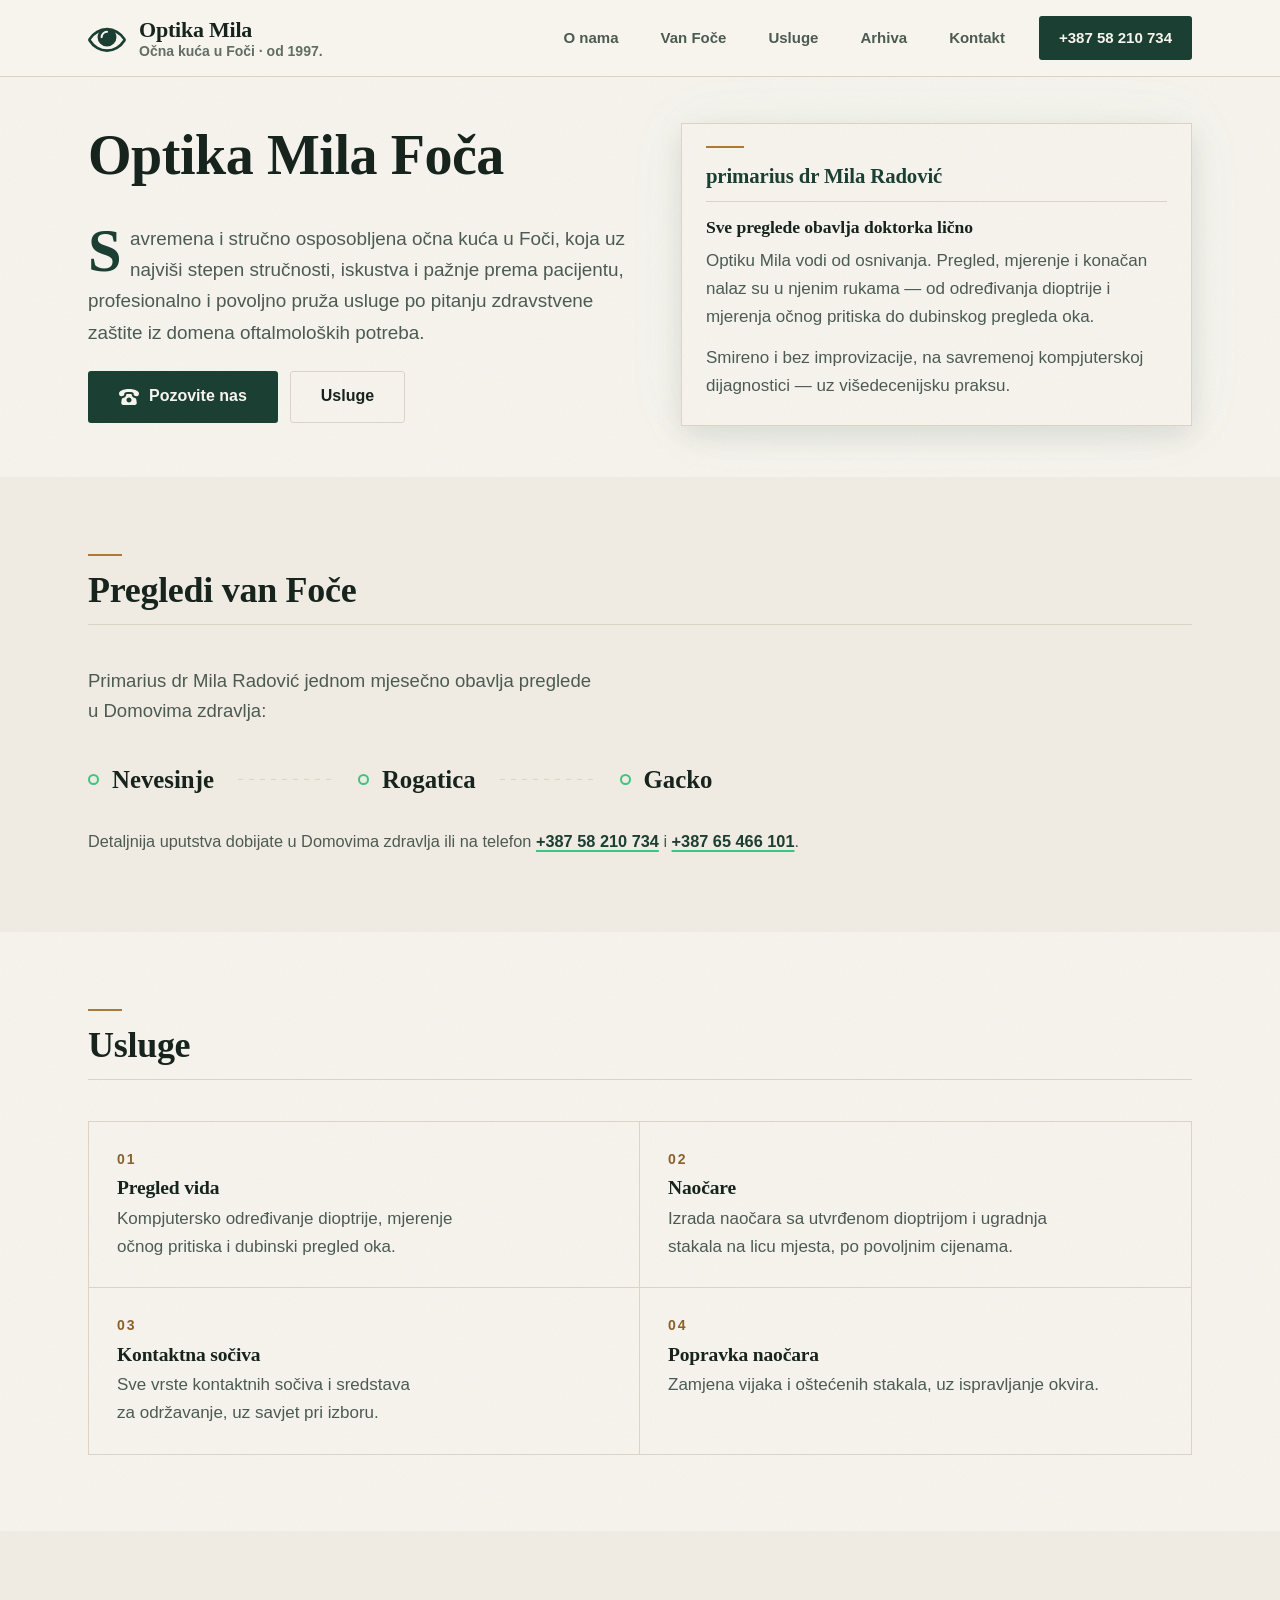
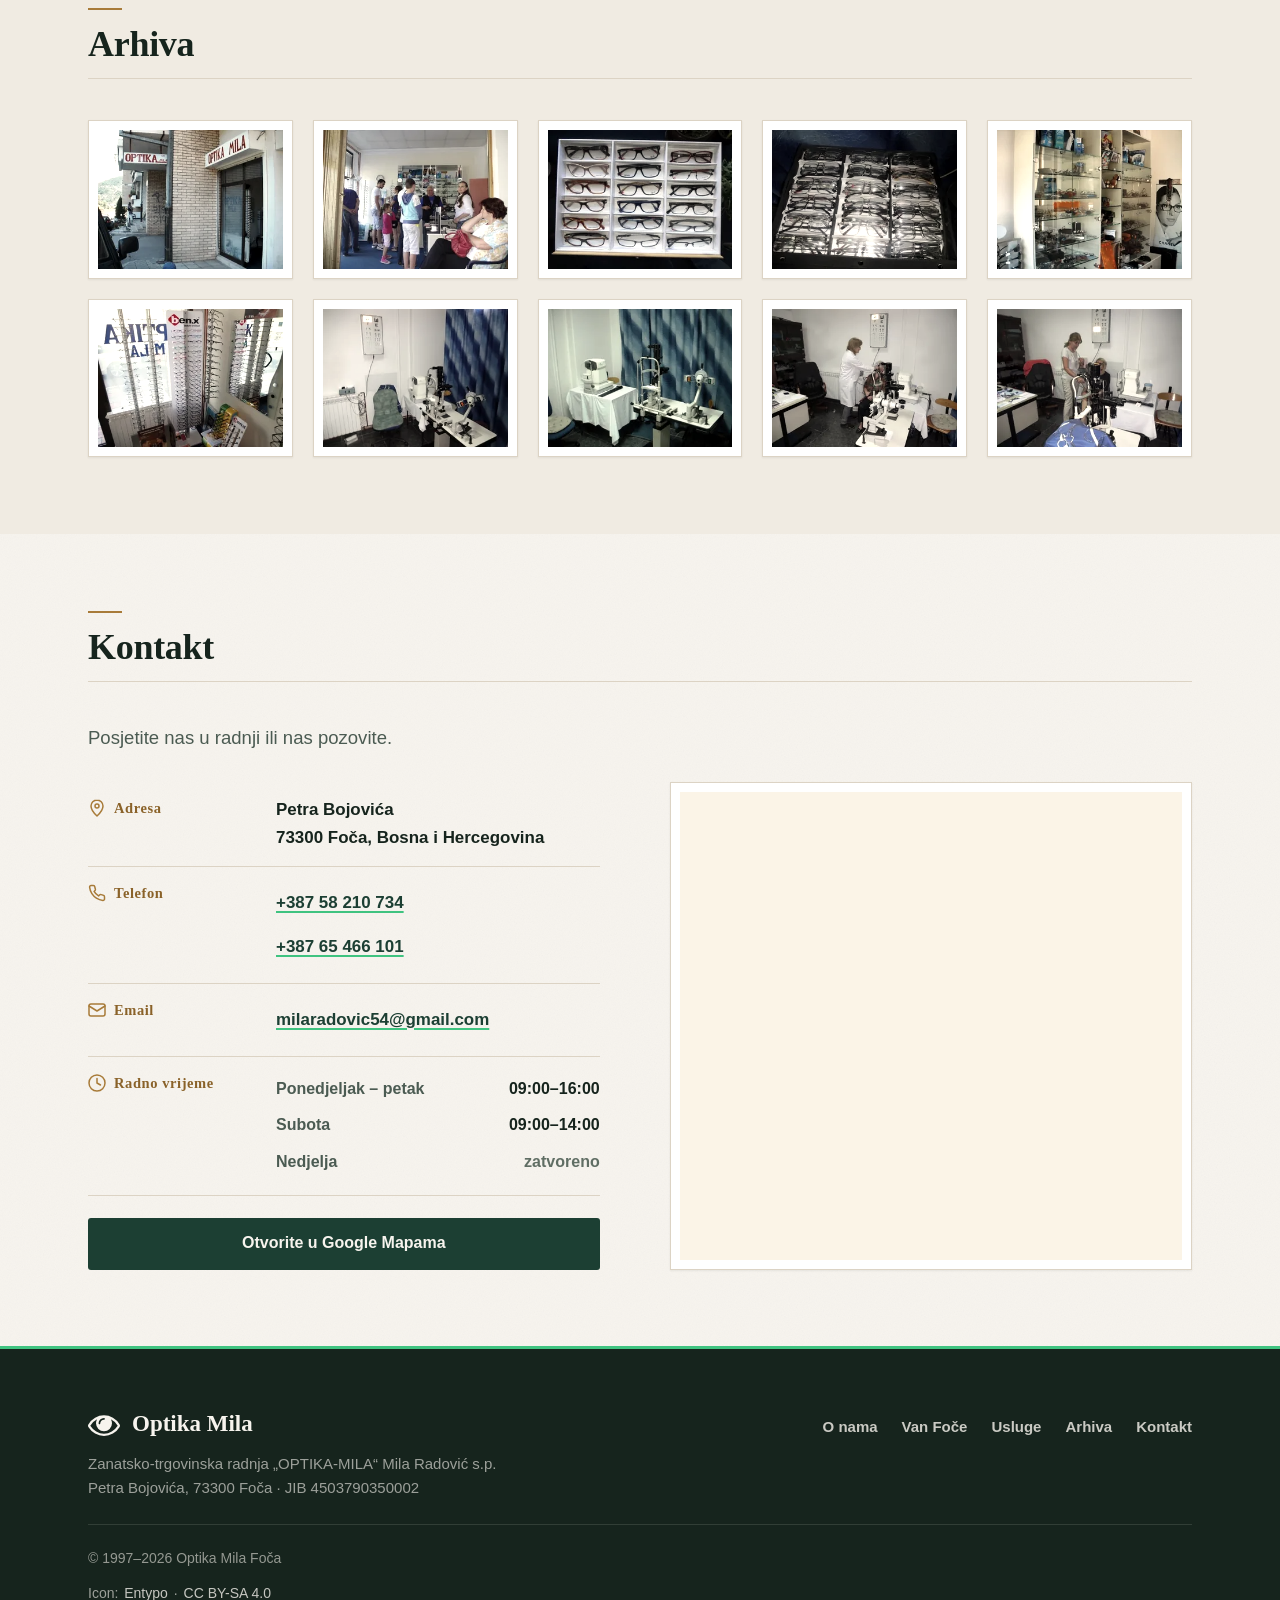
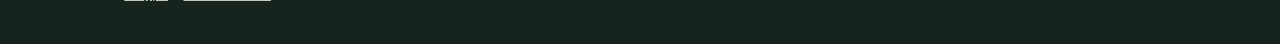
==== commit c27f62c5: "Fontovi sami hostovani — uklonjen render-blocking Google Fonts zahtjev PSI je prijavio render-blocki" ====
--- a/index.html
+++ b/index.html
@@ -31,9 +31,27 @@
 <link rel="apple-touch-icon" href="apple-touch-icon.png?v=2">
 <link rel="icon" type="image/png" sizes="192x192" href="icon-192.png?v=2">
 
-<link rel="preconnect" href="https://fonts.googleapis.com">
-<link rel="preconnect" href="https://fonts.gstatic.com" crossorigin>
-<link rel="stylesheet" href="https://fonts.googleapis.com/css2?family=Source+Sans+3:wght@400;600;700&family=Source+Serif+4:opsz,wght@8..60,400..700&display=swap">
+<!-- P59 — fontovi su sada naši; definisani su u `css/style.css`.
+     Google Fonts <link> je bio RENDER-BLOCKING (PSI: 750 ms) i vukao je lanac preko
+     dva tuđa domena, pa je uklonjen — zajedno sa `preconnect`-om, jer se odande više
+     ništa ne traži.
+
+     NEMA preload-a za fontove, i to je izmjereno, a ne pretpostavljeno. `style.css`
+     je JEDINI render-blocking resurs; preload fontova ga odlaže jer dele propusni
+     opseg (izmjereno na 1,6 Mb/s / 150 ms, medijana 4 prolaza, 1300 px):
+
+         preload                      style.css   FCP     LCP
+         —                            626 ms      727     2180
+         sans-latin (28 KB)           729 ms      804     2640
+         serif-latin (120 KB)         798 ms      1034    1550
+         sans+serif (148 KB)          939 ms      1134    1818
+         sva četiri (305 KB)         1410 ms      1568    2580
+
+     Na mobilnom prikazu (390 px — ono što PSI mjeri) bez preload-a je bolje u OBJE
+     metrike: FCP 736 / LCP 1490, naspram 992 / 1532 sa serifom i 1112 / 1646 sa dva
+     fajla. CLS je zanemarljiv u svim varijantama (≤0,005; prag je 0,1), pa `swap`
+     ništa ne pomjera. Zato: fontove otkriva CSS, a prvo iscrtavanje ide prije njih.
+     (Ponoviti mjerenje: `node cdp-net.mjs --url <adresa> --throttle 1600,150 --timing`.) -->
 <link rel="stylesheet" href="css/style.css">
 
 <!-- P37 — bez ovoga bi bez JavaScripta nestalo oko 60 % strane: sve što nosi
--- a/css/style.css
+++ b/css/style.css
@@ -51,6 +51,41 @@
           ikonicama, jer pregledači favicon keširaju tvrđe od strane.
    ========================================================= */
 
+/* P59 — FONTOVI SU SADA NASI, NE SA GOOGLE-A.
+   Bilo je `<link rel="stylesheet" href="https://fonts.googleapis.com/css2?...">`
+   u <head>. Taj zahtjev je RENDER-BLOCKING (PSI: 750 ms) i vukao je lanac preko
+   dva tudja domena: fonts.googleapis.com -> fonts.gstatic.com -> cetiri .woff2.
+   Sada se ISTA cetiri fajla koja je Google servirao nalaze u `fonts/` i ucitavaju
+   se sa naseg domena; dva koja pokrivaju osnovni latin se PRELOAD-uju u <head>,
+   pa pocinju da se skidaju odmah, a ne poslije CSS-a.
+   Fajlovi su VARIJABILNI (jedan pokriva tezine 400-700 — provjereno: isti zahtjev
+   sa jednom tezinom daje DRUGI fajl), pa je `font-weight` opseg, a ne pojedinacna
+   vrijednost. `unicode-range` je prepisan sa Google-a, pa su subsetovi isti. */
+@font-face{
+  font-family:'Source Sans 3'; font-style:normal; font-weight:400 700;
+  font-display:swap;
+  src:url('../fonts/source-sans-3-latin.woff2') format('woff2');
+  unicode-range:U+0000-00FF, U+0131, U+0152-0153, U+02BB-02BC, U+02C6, U+02DA, U+02DC, U+0304, U+0308, U+0329, U+2000-206F, U+20AC, U+2122, U+2191, U+2193, U+2212, U+2215, U+FEFF, U+FFFD;
+}
+@font-face{
+  font-family:'Source Sans 3'; font-style:normal; font-weight:400 700;
+  font-display:swap;
+  src:url('../fonts/source-sans-3-latin-ext.woff2') format('woff2');
+  unicode-range:U+0100-02BA, U+02BD-02C5, U+02C7-02CC, U+02CE-02D7, U+02DD-02FF, U+0304, U+0308, U+0329, U+1D00-1DBF, U+1E00-1E9F, U+1EF2-1EFF, U+2020, U+20A0-20AB, U+20AD-20C4, U+2113, U+2C60-2C7F, U+A720-A7FF;
+}
+@font-face{
+  font-family:'Source Serif 4'; font-style:normal; font-weight:400 700;
+  font-display:swap;
+  src:url('../fonts/source-serif-4-latin.woff2') format('woff2');
+  unicode-range:U+0000-00FF, U+0131, U+0152-0153, U+02BB-02BC, U+02C6, U+02DA, U+02DC, U+0304, U+0308, U+0329, U+2000-206F, U+20AC, U+2122, U+2191, U+2193, U+2212, U+2215, U+FEFF, U+FFFD;
+}
+@font-face{
+  font-family:'Source Serif 4'; font-style:normal; font-weight:400 700;
+  font-display:swap;
+  src:url('../fonts/source-serif-4-latin-ext.woff2') format('woff2');
+  unicode-range:U+0100-02BA, U+02BD-02C5, U+02C7-02CC, U+02CE-02D7, U+02DD-02FF, U+0304, U+0308, U+0329, U+1D00-1DBF, U+1E00-1E9F, U+1EF2-1EFF, U+2020, U+20A0-20AB, U+20AD-20C4, U+2113, U+2C60-2C7F, U+A720-A7FF;
+}
+
 :root{
   --ink:      #16241D;
   --forest:   #1C3F33;
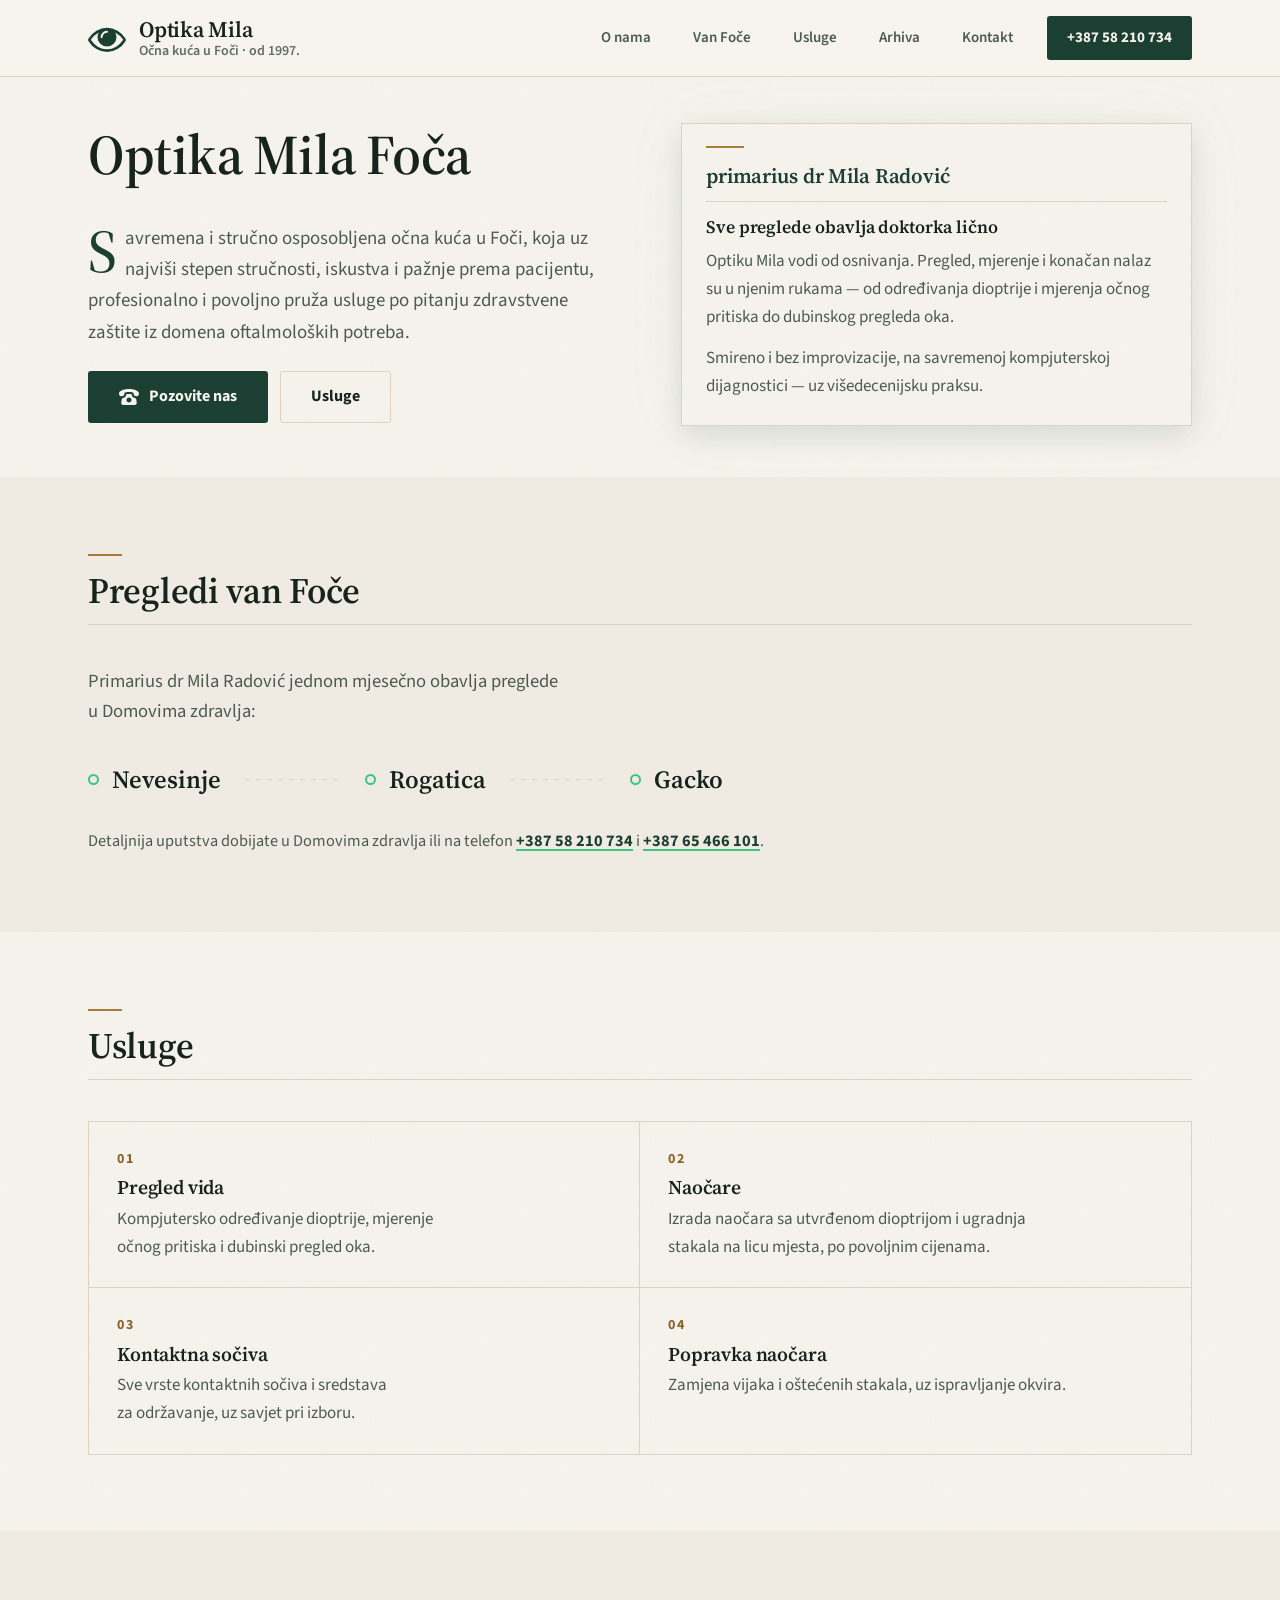
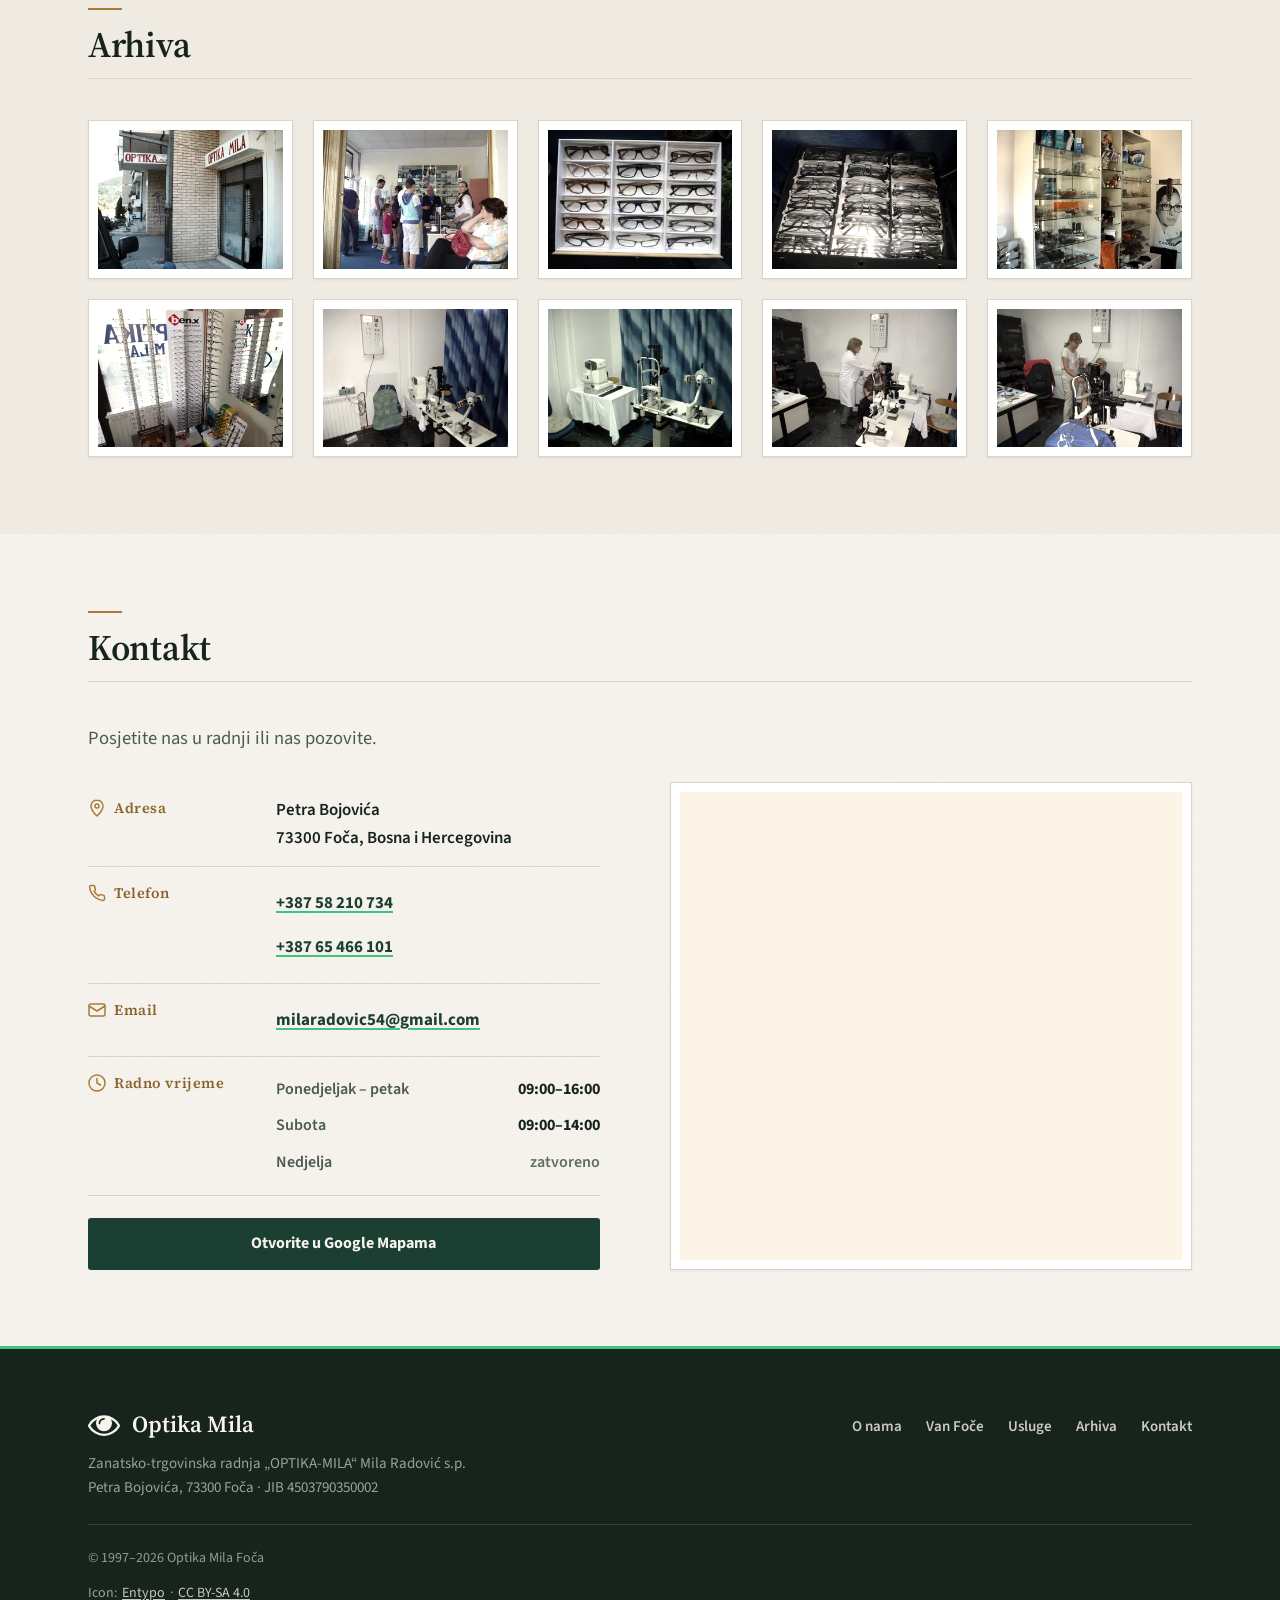
==== commit 08b36421: "P66: stil ugradjen u stranu — jedan rund-trip manje na kriticnoj putanji Spoljni `css/style.css` (45" ====
--- a/index.html
+++ b/index.html
@@ -31,14 +31,42 @@
 <link rel="apple-touch-icon" href="apple-touch-icon.png?v=2">
 <link rel="icon" type="image/png" sizes="192x192" href="icon-192.png?v=2">
 
-<!-- P59 — fontovi su sada naši; definisani su u `css/style.css`.
+<!-- P66 — STIL JE UGRADJEN U SAMU STRANU (07.10.2026).
+     Do tada je stajao `<link rel="stylesheet" href="css/style.css">` i bio je
+     JEDINI render-blokirajući resurs. Ugradnja sklanja JEDAN rund-trip sa kritične
+     putanje. Izmjereno pod PSI-jevim uslovima (390 px, 1,6 Mb/s, 150 ms), tri
+     prolaza po varijanti (`node cdp-net.mjs --mobile --throttle 1600,150 --timing`):
+
+         varijanta          FCP                  LCP
+         <link>             720 / 732 / 736      960 / 996 / 980
+         <style> u strani   476 / 480 / 456      752 / 736 / 724
+
+     FCP −252 ms (−34 %), LCP −244 ms (−25 %). LCP element je u OBJE varijante isti
+     (`p.uvod-lead`), pa je to poređenje uporedivo. CLS 0 → 0,0245 (prag 0,1).
+     Na grubljem ograničenju (400 kb/s, 400 ms) FCP ide 2204 → 1580 ms (−28 %), a
+     LCP se ne razlikuje. Izgled je nepromijenjen: `cdp-layout.mjs` daje 1300 px →
+     3258 px i 390 px → 4647 px, sa 0 različitih elemenata (197 oba puta).
+
+     ISPRAVKA (07.10.2026, isti dan): prva verzija ovog komentara je tvrdila
+     „LCP −3,9 s (−63 %)". To je bio ARTEFAKT ALATA, ne nalaz. `serve.py` nije
+     gzipovao KORIJENSKI dokument — pravio se da radi, jer je provjeren samo na
+     `style.css`. Svako mjerenje je zato prenosilo 77 KB umjesto 25 KB, a to je
+     kažnjavalo varijantu sa `<link>`-om, jer ona ima duži kritični put. Kad je
+     server ispravljen, LCP dobitak je −244 ms, a ne −3,9 s. Na mreži su bajtovi
+     praktično isti (gzip: 8,8 + 16,8 KB naspram 25,5 KB) — dobitak je rund-trip.
+
+     CIJENA, svjesno prihvaćena: stil sada postoji i ovdje i u `404.html`, pa se
+     izmjena stila radi NA DVA MJESTA. `css/style.css` je obrisan.
+
+     P59 — fontovi su sada naši; definisani su u stilu ispod.
      Google Fonts <link> je bio RENDER-BLOCKING (PSI: 750 ms) i vukao je lanac preko
      dva tuđa domena, pa je uklonjen — zajedno sa `preconnect`-om, jer se odande više
      ništa ne traži.
 
-     NEMA preload-a za fontove, i to je izmjereno, a ne pretpostavljeno. `style.css`
-     je JEDINI render-blocking resurs; preload fontova ga odlaže jer dele propusni
-     opseg (izmjereno na 1,6 Mb/s / 150 ms, medijana 4 prolaza, 1300 px):
+     NEMA preload-a za fontove, i to je izmjereno, a ne pretpostavljeno. Tada je
+     spoljni `style.css` bio JEDINI render-blocking resurs; preload fontova ga
+     odlaže jer dele propusni opseg (izmjereno na 1,6 Mb/s / 150 ms, medijana
+     4 prolaza, 1300 px):
 
          preload                      style.css   FCP     LCP
          —                            626 ms      727     2180
@@ -52,7 +80,955 @@
      fajla. CLS je zanemarljiv u svim varijantama (≤0,005; prag je 0,1), pa `swap`
      ništa ne pomjera. Zato: fontove otkriva CSS, a prvo iscrtavanje ide prije njih.
      (Ponoviti mjerenje: `node cdp-net.mjs --url <adresa> --throttle 1600,150 --timing`.) -->
-<link rel="stylesheet" href="css/style.css">
+<style>
+/* =========================================================
+   Optika Mila Foča — v18
+   Moderan izgled sa blagim staroškolskim osjećajem.
+   Osnova: v3 (Source Serif 4 + Source Sans 3, topla papirna paleta,
+   arhivski okviri oko fotografija) — vraćeno nakon što je v4 otišao predaleko.
+   - nijedan font ispod 14px
+   - tap targeti: WCAG 2.5.8 (AA, 24x24) prolazi svuda; 44 px (AAA) drze svi
+     osim tri sitna linka — „Arhiva" u navigaciji je siroka 41 px, a dva linka
+     za atribuciju u podnozju su visoka 29 px. Sajt cilja AA, pa je tvrdnja
+     o 44 px svuda u v16 bila netacna (ispravljeno u v17).
+   - bez brojeva sekcija, bez optotipske tablice, bez citata
+   - v12: kontrast (--muted), telefon u mobilnom meniju, listanje u arhivi
+   - v13: usluge kao rešetka (V1) · podvlaka u navigaciji (V10) ·
+          sjena zaglavlja pri skrolu (V7) · mapa u okviru (V8) ·
+          mesingane oznake u Kontaktu (V9)
+   - v14: usluge bez bijele podloge (P26) · doktorkina fotografija
+          centrirana na telefonu (P27) · uvod bez viska rijeci na kraju reda
+          (P28) · ruta "Pregledi van Foce" uspravna pod 480px (P29)
+   - v15: podnozje u dvije kolone (P30) · pasusi bez visecih rijeci (P31) ·
+          galerija bez skoka unazad (P32) · kontakt poravnat po donjoj ivici
+          (P33) · polja usluga reaguju na prelaz misem (P34)
+   - v16: preuzeto iz `site-v3` posle recenzije (P35–P41):
+          polja usluga BEZ podizanja — podizanje probija okvir resetke (P35) ·
+          hero animacije (P36) · scroll reveal koji se sam otkriva bez JS-a (P37) ·
+          zoom u galeriji na prelaz misem (P38) · drop cap u uvodnom pasusu (P39) ·
+          ikone uz podatke u Kontaktu (P40) ·
+          `scroll-behavior` samo uz `prefers-reduced-motion:no-preference` (P41) ·
+          `text-wrap:balance` na pasuse u poljima usluga (P42)
+   - v17: generalno ciscenje posle citanja cijelog koda (P43–P47):
+          fokus-prsten u --forest, jer je brend zelena na papiru davala samo
+          2,05:1 i padala WCAG 1.4.11 na 27 od 33 elementa (P43) ·
+          pregled fotografija je fiksna pozornica, pa okvir vise ne skace
+          +480 px pri otvaranju (P44) ·
+          stilovi iz 404.html preseljeni iz `style=` u ovaj fajl (P45) ·
+          „Preskoči na sadržaj" je `fixed`, a ne `absolute` (P46) ·
+          `tabindex="-1"` na mapi, da Tab ne ulazi u Google-ov embed (P47) ·
+          uklonjena tri suvisna pravila (dupli `transition` na poljima usluga,
+          zasebno `.gal{overflow:hidden}`, `html{scroll-behavior:auto}`)
+   - v18: prva sekcija bez doktorkine fotografije (P48–P49) — portret uklonjen,
+          pa je desna kolona, koja je postojala SAMO zbog njega, dobila
+          „ličnu kartu": ime, zvanje i tekst o pregledima. Naslov je prešao
+          u LIJEVU kolonu (obje počinju na istoj visini). Time P27
+          (centriranje portreta na telefonu) prestaje da važi; `.portrait*`
+          pravila su obrisana.
+          Podloga karte ostaje PROVIDNA (P26: čisto belo je rezervisano za
+          arhivske okvire fotografija), a blok se izdvaja sjenkom — ona mijenja
+          kako blok stoji na strani, a ne od čega je napravljen. Prije toga je
+          izmjereno da je bez sjenke jedina vidljiva stvar bila ivica `--line`,
+          samo 1,35:1 prema papiru (P49).
+          Uz to: favicon set bez podloge (adaptivni SVG) i `?v=2` na
+          ikonicama, jer pregledači favicon keširaju tvrđe od strane.
+   ========================================================= */
+
+/* P59 — FONTOVI SU SADA NASI, NE SA GOOGLE-A.
+   Bilo je `<link rel="stylesheet" href="https://fonts.googleapis.com/css2?...">`
+   u <head>. Taj zahtjev je RENDER-BLOCKING (PSI: 750 ms) i vukao je lanac preko
+   dva tudja domena: fonts.googleapis.com -> fonts.gstatic.com -> cetiri .woff2.
+   Sada se ISTA cetiri fajla koja je Google servirao nalaze u `fonts/` i ucitavaju
+   se sa naseg domena.
+
+   NEMA `preload`-a za fontove, i to je izmjereno a ne pretpostavljeno: `style.css`
+   je JEDINI render-blocking resurs, a preload fontova ga odlaze jer dele propusni
+   opseg (626 ms bez preload-a -> 939 ms sa dva -> 1410 ms sa cetiri, na 1,6 Mb/s).
+   Pomeranje `stylesheet` linka ispred preload tagova ne pomaze (939 vs 947 ms).
+   Na mobilnom prikazu je bez preload-a bolje i FCP i LCP; CLS je <=0,005 u svim
+   varijantama, pa `swap` nista ne pomjera. Detalji u komentaru u `index.html`.
+
+   Fajlovi su VARIJABILNI (jedan pokriva tezine 400-700 — provjereno: isti zahtjev
+   sa jednom tezinom daje DRUGI fajl), pa je `font-weight` opseg, a ne pojedinacna
+   vrijednost. Google za 400/600/700 servira ISTI fajl, pa tri tezine ne znace tri
+   fajla — zato su cetiri, koliko ih i PSI prijavljuje.
+   `unicode-range` je prepisan programski iz
+   https://fonts.googleapis.com/css2?family=Source+Sans+3:wght@400..700&family=Source+Serif+4:opsz,wght@8..60,400..700
+   (uz Chrome User-Agent), pa su subsetovi identicni onima koje je Google servirao.
+   Dokaz da je render isti: piksel-diff protiv starog sajta = 0 razlika van mape. */
+@font-face{
+  font-family:'Source Sans 3'; font-style:normal; font-weight:400 700;
+  font-display:swap;
+  src:url('/fonts/source-sans-3-latin.woff2') format('woff2');
+  unicode-range:U+0000-00FF, U+0131, U+0152-0153, U+02BB-02BC, U+02C6, U+02DA, U+02DC, U+0304, U+0308, U+0329, U+2000-206F, U+20AC, U+2122, U+2191, U+2193, U+2212, U+2215, U+FEFF, U+FFFD;
+}
+@font-face{
+  font-family:'Source Sans 3'; font-style:normal; font-weight:400 700;
+  font-display:swap;
+  src:url('/fonts/source-sans-3-latin-ext.woff2') format('woff2');
+  unicode-range:U+0100-02BA, U+02BD-02C5, U+02C7-02CC, U+02CE-02D7, U+02DD-02FF, U+0304, U+0308, U+0329, U+1D00-1DBF, U+1E00-1E9F, U+1EF2-1EFF, U+2020, U+20A0-20AB, U+20AD-20C4, U+2113, U+2C60-2C7F, U+A720-A7FF;
+}
+@font-face{
+  font-family:'Source Serif 4'; font-style:normal; font-weight:400 700;
+  font-display:swap;
+  src:url('/fonts/source-serif-4-latin.woff2') format('woff2');
+  unicode-range:U+0000-00FF, U+0131, U+0152-0153, U+02BB-02BC, U+02C6, U+02DA, U+02DC, U+0304, U+0308, U+0329, U+2000-206F, U+20AC, U+2122, U+2191, U+2193, U+2212, U+2215, U+FEFF, U+FFFD;
+}
+@font-face{
+  font-family:'Source Serif 4'; font-style:normal; font-weight:400 700;
+  font-display:swap;
+  src:url('/fonts/source-serif-4-latin-ext.woff2') format('woff2');
+  unicode-range:U+0100-02BA, U+02BD-02C5, U+02C7-02CC, U+02CE-02D7, U+02DD-02FF, U+0304, U+0308, U+0329, U+1D00-1DBF, U+1E00-1E9F, U+1EF2-1EFF, U+2020, U+20A0-20AB, U+20AD-20C4, U+2113, U+2C60-2C7F, U+A720-A7FF;
+}
+
+:root{
+  --ink:      #16241D;
+  --forest:   #1C3F33;
+  --green:    #3FC380;
+  --brass:    #A87B39;
+  /* P20 — --brass je DEKORATIVNA (crtica iznad naslova sekcije, crtica u ličnoj
+     karti doktorice, mesingane oznake u Kontaktu): na papiru
+     daje 3,44:1, što je za liniju u redu, ali kao TEKST pada WCAG AA (traži 4,5:1).
+     Zato za tekst postoji --brass-deep: 4,96:1 na papiru, 4,58:1 na --paper-2. */
+  --brass-deep:#8A6229;
+
+  --paper:    #F7F4EE;
+  --paper-2:  #F0EBE2;
+
+  --text:     #16241D;
+  --text-soft:#4B5B52;
+  /* P13 — bilo #78847C: davalo je 3,55:1 na papiru i 3,28:1 na --paper-2,
+     ispod WCAG AA (4,5:1). Sada 4,89:1 / 4,52:1 — isti ton, za nijansu tamniji. */
+  --muted:    #606E64;
+
+  --line:     #DCD3C4;
+
+  --serif:    'Source Serif 4', Georgia, 'Times New Roman', serif;
+  --sans:     'Source Sans 3', -apple-system, BlinkMacSystemFont, 'Segoe UI', Roboto, sans-serif;
+
+  --wrap:     1160px;
+  --r:        3px;
+}
+
+*,*::before,*::after{ box-sizing:border-box; }
+
+html{ -webkit-text-size-adjust:100%; }
+/* P41 (v16) — glatko skrolovanje je bilo na `html` bezuslovno, pa ga je dobijao
+   i onaj ko je u sistemu tražio manje kretanja. Sada samo uz `no-preference`. */
+@media (prefers-reduced-motion:no-preference){ html{ scroll-behavior:smooth; } }
+
+body{
+  margin:0;
+  background-color:var(--paper);
+  /* P7 — blago papirno zrno (inline SVG, bez dodatnog HTTP zahtjeva) */
+  background-image:url("data:image/svg+xml,%3Csvg xmlns='http://www.w3.org/2000/svg' width='140' height='140'%3E%3Cfilter id='n'%3E%3CfeTurbulence type='fractalNoise' baseFrequency='.85' numOctaves='3'/%3E%3CfeColorMatrix type='saturate' values='0'/%3E%3C/filter%3E%3Crect width='140' height='140' filter='url(%23n)' opacity='.055'/%3E%3C/svg%3E");
+  color:var(--text);
+  font-family:var(--sans);
+  font-size:17px;
+  line-height:1.66;
+  overflow-x:hidden;
+  -webkit-font-smoothing:antialiased;
+}
+
+/* P8 — selekcija teksta u brend zelenoj (sistemska plava je jedina hladna boja na sajtu) */
+::selection{ background:rgba(63,195,128,.32); color:var(--ink); }
+
+h1,h2,h3{
+  font-family:var(--serif);
+  font-weight:600;
+  line-height:1.16;
+  letter-spacing:-.008em;
+  color:var(--ink);
+  margin:0 0 .5em;
+}
+h1{ font-size:clamp(2.1rem,4.6vw,3.5rem); }
+h2{ font-size:clamp(1.6rem,3.1vw,2.25rem); }
+h3{ font-size:1.22rem; }
+
+/* P31 — pasusi bez „visećih" riječi. Izmjereno na stvarnoj strani: na tri mjesta
+   je zadnji red imao samo jednu riječ („oka." 30 px na 768, „cijenama." 65 px i
+   „s.p." 22 px na 390). Pregledač pomjeri lom SAMO kad bi u zadnjem redu ostala
+   jedna riječ — zato ovo popravlja tri slučaja, a pasuse sa po dvije-tri riječi
+   u zadnjem redu (113 / 120 / 161 px) ostavlja kako jesu. Visina nijednog pasusa
+   se ne mijenja (provjereno prije i poslije). `.lead` je ovo imao od P28. */
+p{ margin:0 0 1.1em; text-wrap:pretty; }
+a{ color:var(--forest); text-decoration:none; }
+/* P1/P8 — podvlaka linka u brend zelenoj: vidi se, a ne viče */
+a:hover{
+  text-decoration:underline; text-underline-offset:3px;
+  text-decoration-color:var(--green); text-decoration-thickness:2px;
+}
+
+img{ max-width:100%; height:auto; display:block; }
+
+.wrap{ width:100%; max-width:var(--wrap); margin:0 auto; padding:0 28px; }
+
+/* P1 — fokus prsten u brend zelenoj */
+/* P43 (v17) — BOJA PRSTENA JE MORALA DA SE PROMIJENI. Izmjereno u stvarnom
+   renderu: brend zelena #3FC380 daje na papiru 2,05:1, a WCAG 1.4.11 traži
+   najmanje 3:1 za oznaku stanja fokusa. Padalo je 27 od 33 fokusabilna
+   elementa (1,90:1 na --paper-2, 2,05:1 na papiru, 2,25:1 na belom okviru).
+
+   Kljucno: prsten stoji `outline-offset:3px` IZVAN elementa, pa se ne mjeri
+   prema podlozi elementa nego prema podlozi RODITELJA. Zato zeleni prsten pada
+   i na `.btn-solid` i na `.header-call`: sam element je taman (5,16:1), ali
+   prsten lebdi nad papirom (2,05:1).
+
+   Sada je osnovni prsten --forest: 10,58:1 na papiru, 9,78:1 na --paper-2,
+   11,6:1 na belom arhivskom okviru. Brend zelena ostaje tamo gdje JESTE
+   prolazila — na tamnim podlogama: podnozje (--ink, 7,15:1) i pregled
+   fotografija (tamna podloga, ~7:1). */
+:focus-visible{ outline:3px solid var(--forest); outline-offset:3px; border-radius:2px; }
+.site-footer a:focus-visible,
+.lightbox :focus-visible{ outline-color:var(--green); }
+
+/* P46 (v17) — bilo `position:absolute`, pa je „Preskoči na sadržaj" stajao na
+   vrhu DOKUMENTA, a ne ekrana. Ko skroluje pa onda pritisne Tab, fokusirao je
+   link koji je odavno odskrolovan — dakle nevidljiv. Sa `fixed` je uvijek uz
+   gornju ivicu ekrana, gdje ga korisnik i traži. */
+.skip-link{
+  position:fixed; left:-9999px; top:0; z-index:999;
+  background:var(--forest); color:var(--paper);
+  padding:12px 22px; font-size:15px;
+}
+.skip-link:focus{ left:0; }
+
+/* ============ ZAGLAVLJE ============ */
+/* P14 — prozirnost spuštena sa .95 na .86: pri .95 se zamućenje nije videlo,
+   pa je trošilo snagu uređaja bez ikakvog efekta. Sada se sadržaj nazire u pokretu. */
+.site-header{
+  position:sticky; top:0; z-index:100;
+  background:rgba(247,244,238,.86);
+  -webkit-backdrop-filter:saturate(150%) blur(10px);
+  backdrop-filter:saturate(150%) blur(10px);
+  border-bottom:1px solid var(--line);
+  transition:box-shadow .2s ease;
+}
+/* P23 (V7) — na samom vrhu strane zaglavlje nema šta da zamuti, pa se stapalo
+   sa papirom i nije se videlo da je zaglavlje. Tek kad strana krene nadole
+   dobija blagu sjenu i time se odvaja od sadržaja koji prolazi ispod njega.
+   Stanje piše skripta (data-scrolled), a ne :hover — tako radi i na dodir. */
+.site-header[data-scrolled="true"]{
+  box-shadow:0 3px 14px rgba(22,36,29,.10);
+}
+.header-inner{ display:flex; align-items:center; gap:20px; min-height:76px; }
+
+/* P3 — logotip: tačno oko sa prvog sajta (Font Awesome 4.7 fa-eye), uz ime */
+.brand{ display:flex; align-items:center; gap:13px; flex:0 0 auto; min-height:44px; }
+.brand:hover{ text-decoration:none; }
+.brand-mark{ width:38px; height:27px; flex:0 0 auto; color:var(--forest); }
+.brand-txt{ display:flex; flex-direction:column; line-height:1.16; }
+.brand-name{
+  font-family:var(--serif); font-size:22px; font-weight:600;
+  color:var(--ink); letter-spacing:-.01em;
+}
+.brand-sub{ font-size:14px; color:var(--muted); font-weight:600; }
+
+.site-nav{ margin-left:auto; }
+.site-nav ul{ display:flex; align-items:center; gap:14px; list-style:none; margin:0; padding:0; }
+.site-nav a{
+  display:flex; align-items:center; min-height:44px; padding:0 14px;
+  font-size:15px; font-weight:600; color:var(--text-soft);
+  border-radius:var(--r); transition:color .15s, background .15s, box-shadow .15s;
+}
+/* P16 — telefon u mobilnom meniju. Na širokim ekranima ga već nosi .header-call,
+   pa se ovdje skriva; pojavljuje se tek kad zaglavlje ostane bez broja (<860px).
+   Mora biti `.site-nav .nav-phone`, a ne samo `.nav-phone`: pravilo
+   `.site-nav a{display:flex}` je specifičnije (0,1,1 > 0,1,0) i inače pobjedi,
+   pa se broj na desktopu prikazivao dva puta. */
+.site-nav .nav-phone{ display:none; }
+/* P1 — brend zelena označava interakciju */
+/* P21 (V10) — bila je puna zelena traka preko cijele stavke (inset box-shadow) plus
+   siva podloga. Sada samo tanka podvlaka ispod teksta: manje šuma, a stavka se
+   i dalje jasno označi. Fokus i dalje ima svoj okvir (globalni :focus-visible). */
+.site-nav a:hover,
+.site-nav a:focus-visible{
+  color:var(--forest); background:transparent; box-shadow:none;
+  text-decoration:underline;
+  text-decoration-color:var(--green);
+  text-decoration-thickness:2px;
+  text-underline-offset:6px;
+}
+
+.header-call{
+  display:inline-flex; align-items:center; min-height:44px; padding:0 20px;
+  background:var(--forest); color:var(--paper);
+  font-size:15px; font-weight:700;
+  border-radius:var(--r); white-space:nowrap; flex:0 0 auto;
+  transition:background .15s;
+}
+.header-call:hover{ background:var(--ink); text-decoration:none; }
+
+.nav-toggle{
+  display:none; align-items:center; gap:9px;
+  min-height:46px; padding:0 16px;
+  background:transparent; color:var(--ink);
+  border:1px solid var(--line); border-radius:var(--r);
+  font-family:var(--sans); font-size:15px; font-weight:600; cursor:pointer;
+}
+.nav-toggle-bars{ display:flex; flex-direction:column; gap:4px; width:19px; }
+.nav-toggle-bars i{ display:block; height:1.5px; background:currentColor; }
+
+/* ============ DUGMAD ============ */
+.btn{
+  display:inline-flex; align-items:center; justify-content:center;
+  min-height:52px; padding:0 30px;
+  font-family:var(--sans); font-size:16px; font-weight:700;
+  border-radius:var(--r);
+  border:1.5px solid transparent; cursor:pointer;
+  transition:background .16s, color .16s, border-color .16s;
+}
+.btn:hover{ text-decoration:none; }
+.btn-solid{ background:var(--forest); color:var(--paper); }
+.btn-solid:hover{ background:var(--ink); }
+.btn-line{ border-color:var(--line); color:var(--ink); background:transparent; }
+.btn-line:hover{ border-color:var(--forest); background:var(--paper-2); }
+.btn-wide{ width:100%; }
+.btn-ico{ flex:0 0 auto; margin-right:10px; }
+
+/* ============ UVOD (očna kuća + doktorica — jedan kompaktan blok) ============ */
+/* P11 — unutrašnji ritam, nivo 2: bilo je clamp(38px,4.6vw,64px) / clamp(46px,5.2vw,76px) */
+.hero{ padding:clamp(30px,3.6vw,48px) 0 clamp(36px,4vw,56px); }
+
+/* P48 (v18) — doktorka ne daje fotografiju, pa je portret uklonjen, a desna
+   kolona (koja je postojala SAMO zbog njega) dobila je „ličnu kartu".
+   Naslov je prešao U LIJEVU KOLONU. Izmjereno na 901 / 940 / 1000 / 1180 /
+   1300 px: naslov ostaje u JEDNOM redu (tekst 294–383 px u koloni 541–549 px),
+   obje kolone počinju na istoj visini, a razlika njihovih visina je 48–86 px.
+   Prije (naslov preko obje kolone) lijevo je ostajalo 572 px praznog prostora,
+   a razlika visina bila je 136 px. Zato 1,06 : 1, a ne 1,35 : 0,65. */
+.hero-grid{
+  display:grid;
+  grid-template-columns:minmax(0,1.06fr) minmax(0,1fr);
+  column-gap:clamp(30px,4vw,58px);
+  align-items:start;
+}
+
+.hero h1{ margin:0 0 .62em; max-width:24ch; }
+
+.uvod-lead{
+  font-size:clamp(1.06rem,1.6vw,1.18rem);
+  color:var(--text-soft);
+  max-width:58ch;
+  margin:0 0 1.2em;
+}
+/* P39 (v16) — uvodni pasus počinje krupnim inicijalom. Izmjereno: NE mijenja
+   raspored — visina strane je identična prije i poslije (3400 / 4088 / 4223 /
+   4923 / 4960 px na 1300 / 900 / 768 / 520 / 390 px). Inicijal je visok ~2 reda,
+   pa se uklapa u najkraći uvod koji se na ovom sajtu pojavljuje (3 reda). */
+.uvod-lead::first-letter{
+  font-family:var(--serif);
+  font-size:3.2em;
+  float:left;
+  line-height:.82;
+  margin:.05em .14em 0 0;
+  color:var(--forest);
+  font-weight:600;
+}
+.uvod-actions{ display:flex; flex-wrap:wrap; gap:12px; margin:0 0 1.6em; }
+/* dugmad su posljednje u lijevoj koloni — donja margina je bila za red ispod */
+.uvod-levo .uvod-actions{ margin-bottom:0; }
+
+/* ---- Lična karta doktorice (P48, dopunjeno u P49) ----
+   P26 je već odlučila da `#fff` polje na toplom papiru odskače — „bijelo je na
+   sajtu rezervisano samo za arhivske okvire fotografija". P48 je kartu zato
+   ostavila BEZ podloge. IZMJERENO poslije: jedina vidljiva stvar tada je bila
+   ivica `--line` #DCD3C4, a ona prema papiru daje samo **1,35:1** — blok je
+   ostao preslab.
+   P49 je izmjerila šest načina da se izdvoji (bez obrade · sjenka · topla
+   podloga + sjenka · dvostruki okvir · lijeva traka · mesingani okvir + sjenka)
+   i izabrana je SJENKA BEZ PODLOGE:
+     · podloga ostaje providna — drži se P26 doslovno, i kroz kartu se vidi isti
+       papir i njegovo zrno kao svuda na strani;
+     · sjenka je ista koju je imao portret — blok se PODIŽE, a ne svijetli.
+   Ključna razlika: sjenka mijenja KAKO blok stoji na strani, a podloga od čega
+   je napravljen. Za „malo ga izdvojiti" dovoljna je prva. */
+.uvod-karta{
+  border:1px solid var(--line);
+  padding:22px 24px 24px;
+  background:none;
+  box-shadow:0 10px 26px rgba(22,36,29,.10), 0 0 60px rgba(63,195,128,.06);
+}
+/* mesingana crtica — isti motiv kao iznad naslova sekcije (P2) */
+.uvod-karta::before{
+  content:""; display:block; width:38px; height:2px;
+  background:var(--brass); margin:0 0 16px;
+}
+/* P50 — naslovi u karti posle uklanjanja reda o zvanju.
+   Red „Doktor medicine — optometrija" je uklonjen jer je bio suvišan, ali je sa
+   sobom odnio i razdjelnik i razmak. IZMJERENO poslije: `.karta-ime` 18,88 px i
+   `.uvod-text h3` 16,96 px — OBA serif, OBA `font-weight:600`, OBA `--ink`, sa
+   samo **3 px** razmaka. To se čita kao dva reda jednog naslova, ne kao naslov
+   i podnaslov.
+   Izabrana je varijanta **B** (od šest ponudjenih): ime prelazi u `--forest` —
+   boju koja je u karti već prisutna kroz linkove, a na papiru daje **10,58:1**,
+   dakle najsigurniji akcenat na sajtu — i ispod njega se vraća razdjelnik koji
+   je uklonjeni red nosio. Time se naslov i podnaslov razlikuju i PO BOJI i po
+   veličini (20,8 prema 17,6 px), a razmak raste sa 3 na 15 px.
+   Ostalo izmjereno i odbačeno: podnaslov u `--forest` (to je boja LINKA —
+   naslov bi ličio na vezu); ime u `--brass-deep` (4,96:1, pa bi naslov bio
+   SLABIJI od svog teksta koji je 6,56:1); podnaslov bez serifa (varijanta F —
+   radilo je, ali uvodi drugu familiju u naslove).
+   Podnaslov je 1,1rem, a ne 1rem: IZMJERENO je da 1,06rem daje 16,96 px prema
+   pasusu od 17,00 px, pa je na širokim ekranima podnaslov manji od svog teksta.
+   Na 1,1rem je 17,6 px — veći od pasusa, a ispod imena (20,8 px). */
+.karta-ime{
+  font-family:var(--serif); font-size:1.30rem; font-weight:600;
+  letter-spacing:-.006em; color:var(--forest); margin:0 0 .70em;
+  padding-bottom:13px; border-bottom:1px solid var(--line);
+}
+
+.uvod-text h3{
+  font-family:var(--serif); font-size:1.1rem; letter-spacing:-.004em;
+  margin:0 0 .55em;
+}
+.uvod-text p{ color:var(--text-soft); margin:0 0 .75em; }
+.uvod-text p:last-child{ margin-bottom:0; }
+
+/* ============ HERO ANIMACIJE ============ */
+/* P36 (v16) — sadržaj uvoda ulazi postepeno, umjesto da sve stoji odmah.
+   Samo `opacity` i `transform` — nijedno ne pokreće raspoređivanje, pa nema CLS-a.
+   Cijelo pravilo je u `prefers-reduced-motion:no-preference`: ko je tražio manje
+   kretanja ne dobija ni animaciju.
+
+   ŠTA ANIMACIJA RADI LCP-u (izmjereno, P48) — dvije stvari, i NISU iste:
+     · <img> koji počinje na `opacity:0` Chrome izbacuje iz LCP-a POTPUNO.
+       Dokaz: strana kojoj je jedini sadržaj velika slika (1200×630 = 756 000 px²).
+       Bez animacije LCP je `img` u 52 ms; sa animacijom je LCP PRAZAN spisak.
+       Zato `.portrait` (113 854 px²) nikada nije bio u ovoj listi (P36).
+     · TEKST koji počinje na `opacity:0` se NE izbacuje — samo KASNI.
+       Dokaz na ovoj strani: `.uvod-lead` (64 735 px²) je LCP i sa animacijom
+       (512 ms) i bez nje (332 ms). Animacija ga ne sakriva, ali ga pomjera
+       ~180 ms kasnije.
+   P48: portreta više nema, pa je najveći element uvoda sada `.uvod-lead` — i on
+   JESTE animiran. LCP je 512 ms, daleko unutar „dobrog" (< 2,5 s), pa je ostalo
+   kako je odobreno. Ako zatreba brže: izostaviti `.uvod-lead` iz liste ispod
+   (dobija se 332 ms) — to je jedina izmjena koja je potrebna. */
+@media (prefers-reduced-motion:no-preference){
+  @keyframes fadeSlideUp{
+    from{ opacity:0; transform:translateY(24px); }
+    to  { opacity:1; transform:translateY(0); }
+  }
+  .hero h1        { animation:fadeSlideUp .7s ease-out both; }
+  .uvod-lead      { animation:fadeSlideUp .7s .1s ease-out both; }
+  .uvod-actions   { animation:fadeSlideUp .7s .2s ease-out both; }
+  /* P48 — animira se CIJELA karta, a ne samo njen tekst: da se ne vidi okvir
+     sa imenom dok unutrašnji pasusi još ne postoje. */
+  .uvod-karta     { animation:fadeSlideUp .7s .3s ease-out both; }
+}
+
+/* ============ SCROLL REVEAL ============ */
+/* P37 (v16) — sekcije ulaze pri skrolovanju umjesto da sve stoji odmah.
+   Skripta dodaje `.is-visible`; sav izgled je ovdje.
+
+   ZAŠTO `html.js`, A NE SAMO `.reveal`: da bi se sadržaj sakrio, mora se znati
+   da JavaScript RADI. Kada je pravilo pisalo samo `.reveal{opacity:0}`, strana je
+   bez JavaScripta gubila oko 60 % sadržaja — izmjereno: 8 od 8 blokova nevidljivo
+   (sva četiri <h2>, rešetka usluga, galerija, kontakt), a oko njih ostaju
+   osiročeni pasusi bez naslova.
+
+   `<noscript>` ovo NE rješava do kraja: on se aktivira samo kad je skriptovanje
+   ISKLJUČENO u pregledaču. Ako se `js/script.js` ne učita (mreža, blokator,
+   greška u drugoj skripti), `<noscript>` se ne iscrtava i sadržaj ostaje skriven.
+   Zato klasu `js` stavlja TINY inline skripta u <head>, prije prvog iscrtavanja:
+     <script>document.documentElement.classList.add('js')</script>
+   Ako ta skripta ne prođe (npr. CSP), klase nema → `.reveal` se NE skriva →
+   sadržaj je vidljiv. Kvar ide na stranu vidljivosti, nikad na stranu prazne strane. */
+html.js .reveal{
+  opacity:0; transform:translateY(20px);
+  transition:opacity .6s ease, transform .6s ease;
+}
+html.js .reveal.is-visible{
+  opacity:1; transform:translateY(0);
+}
+@media (prefers-reduced-motion:reduce){
+  html.js .reveal{ opacity:1; transform:none; transition:none; }
+}
+
+/* ============ SEKCIJE ============ */
+/* P10 — veći razmak između sekcija nego unutar njih: stranica „diše" u ciklusima */
+/* P12 — nivo 2: bilo clamp(72px,8.5vw,124px) → 244 px između sekcija bilo je previše */
+.band{ padding:clamp(52px,6vw,88px) 0; }
+.band-tint{ background:var(--paper-2); }
+section[id]{ scroll-margin-top:92px; }
+
+/* P2 — mesingani uvodni znak iznad naslova sekcije (materijal ove profesije) */
+.band h2::before{
+  content:''; display:block; width:34px; height:2px;
+  background:var(--brass); margin-bottom:14px;
+}
+
+/* P11 — unutrašnji ritam, nivo 2 (bilo clamp(38px,4.4vw,58px)) */
+.band h2{
+  padding-bottom:.34em;
+  border-bottom:1px solid var(--line);
+  margin-bottom:clamp(28px,3.2vw,42px);
+}
+
+/* P28 (ispravka 1) — uvod se lomio tačno između „u" i „Domovima zdravlja:", pa je
+   prijedlog „u" ostajao da visi na kraju reda. Izmjereno: uvod je širok 572 px
+   (62 znaka), a rečenica 635 px. Uz `u&nbsp;Domovima` (veza u HTML-u) i
+   `text-wrap:pretty` browser sam izbjegne ovakve „viseće" riječi. */
+.lead{
+  font-size:clamp(1.04rem,1.7vw,1.16rem); color:var(--text-soft); max-width:62ch;
+  text-wrap:pretty;
+}
+
+/* P8 — linkovi u tekstu: stalna podvlaka u brend zelenoj (link se vidi i bez boje) */
+.band p a, .uvod-text a, .fact dd a{
+  text-decoration:underline;
+  text-decoration-color:var(--green);
+  text-decoration-thickness:2px;
+  text-underline-offset:3px;
+}
+
+/* ============ VAN FOČE ============ */
+/* P11 — nivo 2 (bilo clamp(30px,4vw,46px)) */
+.route{
+  list-style:none; margin:clamp(22px,2.8vw,32px) 0 0; padding:0;
+  display:flex; flex-wrap:wrap; align-items:center; row-gap:20px;
+}
+.route li{
+  display:flex; align-items:center;
+  font-family:var(--serif); font-weight:600;
+  font-size:clamp(1.18rem,2.2vw,1.55rem); color:var(--ink);
+}
+.route li:not(:last-child)::after{
+  content:''; width:clamp(32px,8vw,96px); height:1px; margin:0 clamp(13px,2vw,24px);
+  background:repeating-linear-gradient(90deg, var(--line) 0 5px, transparent 5px 11px);
+}
+.dot{
+  width:11px; height:11px; border-radius:50%;
+  border:2px solid var(--green); margin-right:13px; flex:0 0 auto;
+}
+/* P11 — nivo 2 (bilo clamp(28px,3.4vw,40px)) */
+.route-note{ margin:clamp(20px,2.4vw,28px) 0 0; font-size:1.02rem; color:var(--text-soft); }
+.route-note a{ font-weight:700; }
+
+/* P29 (ispravka 2) — na telefonu se ruta lomila poslije „Rogatica": isprekidana
+   spojnica bi ostala da visi na kraju reda, a „Gacko" bi palo samo u drugi red.
+   Sada se pod 480 px ruta okreće uvis, a isprekidana linija ide niz kroz tačke —
+   tako se ruta čita bolje nego vodoravno i nema šta da visi.
+
+   Granica je IZMJERENA, ne procjenjena. Ruta traži 405–409 px:
+     na 450 px ima 410 px → staje u jedan red (visina 31 px)
+     na 440 px ima 400 px → lomi se (visina 83 px)
+   Lom nastaje oko 446 px, pa je uzeta granica 480 px — pokriva sve telefone
+   (najširi je 430 px) uz malu rezervu, a ne dira tablet ni desktop.
+
+   Linija ide od 21 px i duga je calc(100% - 31px) — takođe izmjereno: tačke su
+   na cx=5,5 px, prva počinje na 21,2 px, posljednja se završava na 143,8 px,
+   a visina liste je 154 px. */
+@media (max-width:480px){
+  .route{
+    display:block;
+    background-image:repeating-linear-gradient(180deg, var(--line) 0 5px, transparent 5px 11px);
+    background-repeat:no-repeat;
+    background-position:5px 21px;
+    background-size:1px calc(100% - 31px);
+  }
+  .route li{ padding-bottom:30px; }
+  .route li:last-child{ padding-bottom:0; }
+  .route li:not(:last-child)::after{ display:none; }
+}
+
+/* ============ USLUGE ============ */
+/* P22 (V1) — bila je lista redova (naziv levo, opis desno) sa linijom između.
+   Sada rešetka 2×2 sa vlaskom između polja i malim mesinganim brojem u svakom.
+   Ivice se ne pišu pojedinačno nego preko :nth-child, pa raspored ostaje tačan
+   i ako se broj usluga promijeni.
+   P26 — podloga je bila #fff i blok je odskakao od ostatka strane: bijelo polje
+   na toplom papiru. Sada je podloga providna, pa se kroz rešetku vidi isti
+   papir i njegova tekstura kao svuda; okvir i vlasi ostaju da nose strukturu.
+   Bijelo je na sajtu rezervisano samo za arhivske okvire fotografija. */
+.services{
+  list-style:none; margin:0; padding:0;
+  display:grid; grid-template-columns:repeat(2,minmax(0,1fr));
+  border:1px solid var(--line);
+}
+.services li{
+  padding:clamp(18px,2.4vw,26px) clamp(18px,2.6vw,28px);
+  border-right:1px solid var(--line);
+  border-bottom:1px solid var(--line);
+  transition:background .18s ease;   /* P34 */
+}
+.services li:nth-child(2n){ border-right:0; }
+.services li:nth-last-child(-n+2){ border-bottom:0; }
+/* broj je oznaka, ne sadržaj — 14px je najmanje što sajt dozvoljava */
+.svc-n{
+  display:block; margin-bottom:6px;
+  font-family:var(--sans); font-size:14px; font-weight:700;
+  letter-spacing:.14em; color:var(--brass-deep);
+  font-variant-numeric:tabular-nums;
+}
+.services h3{ margin:0 0 5px; }
+/* P42 (v16) — `text-wrap:balance` SAMO na pasuse u poljima usluga.
+   Ovo su jedini pasusi na sajtu koji su kratki (2–3 reda) i stoje u uskim
+   kolonama, pa se `pretty` iz P31 na njima gotovo ne vidi. `balance` izjednači
+   redove i vidi se na SVAKOJ širini, a pošto su pasusi kratki ne može da
+   napravi „blok" kao što bi na četvororednom uvodnom pasusu.
+   Specifičnost `.services p` (0,1,1) pobeđuje `p` (0,0,1), pa `balance` tu
+   zamenjuje `pretty`; ostatak sajta zadržava `pretty`. */
+.services p{ margin:0; color:var(--text-soft); text-wrap:balance; }
+
+/* P34 — polja usluga su bila jedini dio strane koji na prelaz mišem ne radi ništa
+   (navigacija, fotografije i mapa jesu). Mijenja se samo podloga i boja broja —
+   bez pomjeranja i bez promjene veličine, pa se raspored ne mijenja.
+   U `@media (hover:hover)` je namjerno: na uređajima bez miša `:hover` se
+   zadrži poslije dodira, pa bi polje ostalo obojeno bez razloga.
+   `:focus-within` NIJE dodavan — u polju nema ničega što može da primi fokus
+   (samo naslov i tekst), pa to pravilo nikada ne bi opalilo. */
+/* P35 (v16) — PODIZANJE POLJA JE ODBIJENO, sa izmjerenim razlogom.
+   `transform:translateY(-3px)` na polju unutar rešetke SA IVICOM ne radi:
+   polje leži 1 px unutar ivice `.services`, pa se podigne 2 px IZNAD nje i
+   njegova podloga `--paper-2` prekrije gornju ivicu. Okvir se vidi lijevo i
+   desno od polja, a preko njega nestane. Vanjska `box-shadow` ima isti problem
+   (blur izlazi iz okvira). Isto važi i za `overflow:hidden` na `.services`:
+   tada se polje odsiječe na vrhu i ostane praznina na dnu.
+   Zato ostaje samo promjena podloge i boje broja — bez pomjeranja. */
+@media (hover:hover){
+  .services li:hover{ background:var(--paper-2); }
+  .services li:hover .svc-n{ color:var(--forest); }
+}
+
+/* ============ ARHIVA ============ */
+/* P32 — broj kolona se prije vraćao UNAZAD kad se prozor širi. Izmjereno:
+     800 px → 4 kolone (174 px) · 860 px → 4 (189 px) · 861 px → 3 (255 px) ·
+     950 px → 4 · 1000 px → 5.
+   Na 860 px su četiri sličice; prozor proširen za JEDAN piksel davao je tri —
+   sličice skoče sa 189 na 255 px. Uzrok: `@media (max-width:860px)` koristi
+   `minmax(150px)`, a iznad toga osnovno `minmax(200px)` — veći minimum daje
+   MANJE kolona. Sa 180 px se pojas 861–945 px izbjegava i broj kolona nikad
+   ne pada kad se prozor širi: 2 → 3 → 4 → 5. */
+.gallery{
+  list-style:none; margin:0; padding:0;
+  display:grid;
+  grid-template-columns:repeat(auto-fill,minmax(180px,1fr));
+  gap:20px;
+}
+/* fotografije kao arhivski otisci — beli okvir ih ujednačava */
+/* P38 — `overflow:hidden` je tu da uvećana slika ne probije beli okvir
+   (bilo je u zasebnom pravilu niže; spojeno u jedno, isto važi). */
+.gal{
+  display:block; background:#fff; padding:9px;
+  border:1px solid var(--line);
+  box-shadow:0 1px 2px rgba(22,36,29,.07);
+  transition:box-shadow .22s;
+  cursor:zoom-in;   /* P19 — jasan znak da se fotografija otvara */
+  overflow:hidden;
+}
+.gal:hover{ box-shadow:0 4px 14px rgba(22,36,29,.14); }
+/* P5 — blago ujednačen ton: fotografije se bolje slažu, ali boje ostaju.
+   Na prelaz mišem filter se skida, pa se vidi čist original. */
+.gal img{
+  width:100%; aspect-ratio:4/3; object-fit:cover;
+  filter:sepia(.16) saturate(.78) contrast(1.04) brightness(1.02);
+  transition:filter .3s, transform .4s ease;
+}
+/* P38 (v16) — na prelaz mišem slika se skida sa prigušenja I blago uveća.
+   Povećanje je 4 %: bijeli okvir je 9 px, pa slika uđe 3,8 px u njega i okvir
+   ostaje vidljiv (ne nestaje). Bez pomjeranja rasporeda — `transform`. */
+.gal:hover img,
+.gal:focus-visible img{ filter:none; transform:scale(1.04); }
+
+/* ============ KONTAKT ============ */
+/* P33 — kolone su počinjale u istoj liniji ali se NISU završavale u istoj:
+   izmjereno na 1300 px — lijevi stupac 488 px, mapa 450 px, razlika 38 px.
+   Oko to vidi kao „nešto nije na svom mjestu". Sada se mapa rastegne do iste
+   donje ivice (`align-items:stretch` + `height:auto` uz `min-height`). */
+.contact-grid{
+  display:grid;
+  grid-template-columns:minmax(0,1fr) minmax(0,1.02fr);
+  gap:clamp(34px,5.5vw,72px);
+  align-items:stretch;
+}
+
+/* P11 — nivo 2 (bilo clamp(26px,3.2vw,40px)) */
+.kontakt-lead{ margin-bottom:clamp(20px,2.4vw,28px); }
+
+/* P11 — nivo 2 (bilo margin 0 0 30px / padding 18px) */
+.facts{ margin:0 0 22px; }
+.fact{
+  display:grid; grid-template-columns:minmax(0,166px) minmax(0,1fr);
+  gap:22px; align-items:start;
+  padding:14px 0; border-bottom:1px solid var(--line);
+}
+/* P25 (V9) — bilo: siva velika slova (uppercase, --muted). Sada mali mesingani
+   serif sa blagim razmakom — kao natpis na kutiji arhive, u istom tonu kojim su
+   označene i usluge. Boja je --brass-deep, a NE --brass: obični mesing daje
+   3,44:1 i pada WCAG AA za tekst (vidi P20). Ovdje je 4,96:1. */
+/* P40 (v16) — ikone uz nazive podataka u Kontaktu. Dekoracija su: nose
+   `aria-hidden="true"`, a naziv („Adresa", „Telefon"…) stoji kao tekst, pa
+   čitač ekrana ne dobija ništa dvaput. Boja je obični `--brass`, što je dozvoljeno
+   jer NIJE tekst — za netekstualne elemente prag je 3:1 (ovdje 3,44:1), a ne 4,5:1. */
+.fact dt{
+  display:flex; align-items:center; gap:8px;
+  font-family:var(--serif); font-size:14.5px; font-weight:600;
+  letter-spacing:.04em; color:var(--brass-deep);
+}
+.fact-ico{
+  width:18px; height:18px; flex:0 0 auto;
+  color:var(--brass);
+}
+.fact dd{ margin:0; font-size:1.06rem; font-weight:600; }
+/* P15 — telefoni i email su bili visoki 24 px (izmjereno 113×24 i 200×24).
+   Za prst na telefonu tijesno, a to su najvažniji linkovi na sajtu. Sada 44 px. */
+.fact dd a{ font-weight:700; }
+.fact-links{ display:flex; flex-direction:column; align-items:flex-start; }
+.fact-links a{
+  display:inline-flex; align-items:center; min-height:44px;
+}
+
+.hours{ border-collapse:collapse; width:100%; max-width:330px; }
+.hours th{ text-align:left; font-weight:600; font-size:16px; color:var(--text-soft); padding:5px 0; }
+.hours td{
+  text-align:right; font-weight:700; font-size:16px; padding:5px 0;
+  font-variant-numeric:tabular-nums;
+}
+.hours .closed{ color:var(--muted); font-weight:600; }
+
+/* P4 — mapa u paleti sajta: blago utopljena, ostaje funkcionalna i klikabilna */
+/* P24 (V8) — mapa je bila jedini element bez okvira, pa je izgledala kao tuđi
+   umetak. Sada nosi isti bijeli arhivski okvir kao fotografije u Arhivi.
+   Filter prigušenja se NE dira — mapa ostaje u paleti sajta.
+   Bez potpisa ispod mape: adresa se već vidi u stupcu lijevo, a treći put na
+   istoj strani bi bilo ponavljanje.
+   P33 — visina više nije fiksna: mapa ima `min-height` (430 px, na telefonu
+   330 px) i rastegne se do donje ivice lijeve kolone. */
+.contact-map{
+  margin:0; min-width:0;
+  background:#fff; padding:9px;
+  border:1px solid var(--line);
+  box-shadow:0 1px 2px rgba(22,36,29,.07);
+  /* P33 — mapa je stupac koji se rastegne do visine reda */
+  display:flex; flex-direction:column;
+}
+.contact-map .inner{
+  position:relative; overflow:hidden; background:var(--paper-2);
+  flex:1 1 auto; display:flex;
+}
+.contact-map iframe{
+  display:block; width:100%;
+  /* P33 — bilo `height:430px` (fiksno), pa se mapa nije mogla rastegnuti.
+     `min-height` čuva donju granicu, a `height:auto` pušta rastezanje. */
+  height:auto; min-height:430px; flex:1 1 auto;
+  border:0; background:var(--paper-2);
+  filter:grayscale(.3) sepia(.13) saturate(.92) brightness(1.02) contrast(.98);
+}
+
+/* ============ PODNOŽJE ============ */
+/* P9 — zeleni obod na vrhu: posljednje što se vidi nosi isti potpis kao i prvo */
+.site-footer{
+  background:var(--ink); color:rgba(247,244,238,.6);
+  padding:56px 0 36px; border-top:3px solid var(--green);
+}
+/* P30 — podnožje je bilo jedno ispod drugog, sve uz lijevu ivicu. Izmjereno:
+   red navigacije je širok 1104 px, a pet linkova zajedno 243 px (~339 px sa
+   razmacima) — oko 765 px praznog prostora desno, pa je izgledalo nedovršeno.
+   Sada: ime i pravni podaci lijevo, navigacija desno, donja traka preko cijele
+   širine. Podnožje je pri tome i niže (izmjereno 241 px umjesto 309 px), jer
+   navigacija stane u ISTI red sa imenom, a ne ispod njega. */
+.footer-inner{
+  display:grid;
+  grid-template-columns:minmax(0,1fr) auto;
+  gap:24px 44px;
+  align-items:start;
+}
+.footer-brand{ display:flex; align-items:center; gap:12px; margin-bottom:8px; }
+.footer-mark{ width:32px; height:23px; flex:0 0 auto; color:var(--paper); }
+.footer-brand .footer-name{ margin:0; }
+.footer-name{
+  font-family:var(--serif); font-size:23px; font-weight:600;
+  color:var(--paper); margin:0 0 8px;
+}
+.footer-legal{ margin:0; font-size:15px; line-height:1.6; }
+.footer-nav{ display:flex; flex-wrap:wrap; gap:10px 24px; justify-content:flex-end; }
+.footer-nav a{
+  display:inline-flex; align-items:center; min-height:44px;
+  color:rgba(247,244,238,.8); font-size:15px; font-weight:600;
+}
+.footer-nav a:hover{ color:var(--green); text-decoration:none; }
+.footer-bottom{
+  grid-column:1 / -1;
+  padding-top:22px; border-top:1px solid rgba(247,244,238,.12);
+}
+.footer-copy{
+  margin:0; font-size:14px; color:rgba(247,244,238,.56); /* P13 — bilo .46 → 4,20:1, padao AA */
+}
+.footer-credit{
+  margin:9px 0 0; font-size:14px; color:rgba(247,244,238,.6);
+}
+.footer-credit a{
+  display:inline-block; padding:3px 2px;
+  color:rgba(247,244,238,.78); text-decoration:underline; text-underline-offset:2px;
+}
+.footer-credit a:hover{ color:var(--green); }
+
+/* ============ PREGLED FOTOGRAFIJE (lightbox) ============ */
+/* P44 (v17) — OKVIR VISE NE ZAVISI OD VELICINE SLIKE.
+   Izmjereno: `<img>` bez `src` nema visinu, pa je okvir pri otvaranju bio 54 px
+   i skocio na 534 px (+480) kad se velika slika ucita. Isto se ponavljalo pri
+   listanju, jer se okvir prekrajao na svaku promjenu velicine fotografije
+   (slike su 640x480, 936x702 i 985x739 — sve 4:3, ali razlicite sirine).
+
+   Sada je pozornica fiksna: sirina je `min(96vw, 1100px, 104vh)`, pa visina
+   za 4:3 ispadne tacno 78vh (104vh = 78vh x 4/3). Slika se u tu kutiju uklapa
+   preko `object-fit:contain` — nikad se ne izoblici, a okvir stoji mirno od
+   prvog iscrtavanja.
+
+   CijENA (svjesno prihvacena): slika od 640x480 se na sirokom ekranu uveca do
+   1,46x. Na telefonu nema uvecanja — tamo je pozornica oko 390 px. Posto su
+   fotografije ionako stare i meke, uvecanje se ne vidi, a miran okvir se vidi. */
+.lightbox{
+  --lb-w:min(96vw, 1100px, 104vh);
+  border:none; padding:0; background:transparent;
+  max-width:min(96vw,1100px); max-height:94vh; overflow:visible;
+}
+.lightbox::backdrop{ background:rgba(12,22,17,.94); }
+
+/* P17 — traka iznad fotografije: brojač lijevo, zatvaranje desno.
+   Prije je dugme stajalo -16px od okvira; pošto je okvir širok 94vw, na
+   telefonu od 390 px ispalo je ~4 px van ekrana. Ovako nikad ne izlazi. */
+.lightbox-bar{
+  display:flex; align-items:center; justify-content:space-between; gap:16px;
+  padding:0 0 10px;   /* padding, ne margin — klik u tom pojasu ne smije da zatvori pregled */
+}
+.lightbox-count{
+  margin:0; font-size:14px; font-weight:700; letter-spacing:.08em;
+  color:rgba(247,244,238,.78); font-variant-numeric:tabular-nums;
+}
+.lightbox-close{
+  flex:0 0 auto; width:44px; height:44px; border-radius:50%;
+  display:flex; align-items:center; justify-content:center;
+  background:rgba(247,244,238,.14); color:var(--paper);
+  border:1px solid rgba(247,244,238,.24); cursor:pointer;
+  transition:background .16s, color .16s, border-color .16s;
+}
+.lightbox-close:hover{ background:var(--green); color:var(--ink); border-color:var(--green); }
+
+.lightbox-stage{ position:relative; width:var(--lb-w); }
+.lightbox img{
+  display:block; margin:0 auto;
+  /* P44 — kutija je odredjena unaprijed, pa je ista i prije i posle ucitavanja */
+  width:100%; height:auto; aspect-ratio:4/3; object-fit:contain;
+  max-height:78vh;                 /* mreza za slucaj da fotografija nije 4:3 */
+  border-radius:var(--r); background:rgba(247,244,238,.06);
+}
+/* P17 — strelice preko fotografije, unutar okvira: nikad ne izlaze van ekrana */
+.lightbox-nav{
+  position:absolute; top:50%; transform:translateY(-50%);
+  width:48px; height:48px; border-radius:50%;
+  display:flex; align-items:center; justify-content:center;
+  background:rgba(12,22,17,.55); color:var(--paper);
+  border:1px solid rgba(247,244,238,.3); cursor:pointer;
+  -webkit-backdrop-filter:blur(6px); backdrop-filter:blur(6px);
+  transition:background .16s, color .16s, border-color .16s;
+}
+.lightbox-nav:hover{ background:var(--green); color:var(--ink); border-color:var(--green); }
+.lightbox-prev{ left:10px; }
+.lightbox-next{ right:10px; }
+.lightbox-nav[hidden]{ display:none; }
+
+@media (max-width:520px){
+  /* P44 — i na telefonu vazi isti obrazac: 70vh x 4/3 = 93vh */
+  .lightbox{ max-width:94vw; --lb-w:min(94vw, 93vh); }
+  .lightbox-nav{ width:42px; height:42px; }
+  .lightbox-prev{ left:6px; }
+  .lightbox-next{ right:6px; }
+  .lightbox img{ max-height:70vh; }
+}
+
+/* ============ RESPONSIVE ============ */
+@media (min-width:1000px){
+  .gallery{ grid-template-columns:repeat(5,minmax(0,1fr)); }
+}
+
+@media (max-width:980px){
+  .hero-grid{ grid-template-columns:1fr; column-gap:0; }
+  /* P48 — umjesto portreta sada se ispod uvoda lomi lična karta */
+  .uvod-karta{ margin-top:1.8em; }
+  .contact-grid{ grid-template-columns:1fr; gap:32px; }
+  .route-note{ max-width:60ch; }
+}
+
+@media (max-width:860px){
+  .nav-toggle{ display:inline-flex; margin-left:auto; }
+  .header-call{ display:none; }
+  .site-nav{
+    position:absolute; top:100%; left:0; right:0; margin-left:0;
+    background:var(--paper); border-bottom:1px solid var(--line);
+    padding:12px 28px 22px; display:none;
+  }
+  .site-nav.is-open{ display:block; }
+  .site-nav ul{ flex-direction:column; align-items:stretch; gap:10px; }
+  .site-nav a{
+    min-height:54px; padding:0 18px; font-size:16px;
+    border:1px solid var(--line); border-radius:var(--r);
+  }
+  /* P21 — u mobilnom meniju su stavke kutije, pa podvlaka ne odgovara;
+     tu se stavka označava blagom podlogom. */
+  .site-nav a:hover,
+  .site-nav a:focus-visible{ text-decoration:none; background:var(--paper-2); }
+  /* P16 — poziv kao prva, istaknuta stavka menija */
+  .site-nav .nav-phone{
+    display:flex; align-items:center; justify-content:center; gap:10px;
+    min-height:56px; margin:0 0 12px; padding:0 18px;
+    background:var(--forest); color:var(--paper);
+    border:1px solid var(--forest); border-radius:var(--r);
+    font-size:16px; font-weight:700;
+  }
+  .site-nav .nav-phone:hover,
+  .site-nav .nav-phone:focus-visible{
+    background:var(--ink); border-color:var(--ink); color:var(--paper);
+    box-shadow:none; text-decoration:none;
+  }
+  .gallery{ grid-template-columns:repeat(auto-fill,minmax(150px,1fr)); gap:16px; }
+  .uvod-actions .btn{ width:100%; }
+  .fact{ grid-template-columns:1fr; gap:5px; }
+  /* P30 — podnožje se na užim ekranima vraća na jednu kolonu */
+  .footer-inner{ grid-template-columns:1fr; gap:24px; }
+  .footer-nav{ justify-content:flex-start; }
+  .footer-bottom{ grid-column:auto; }
+}
+
+@media (max-width:520px){
+  body{ font-size:16px; }
+  .wrap{ padding:0 20px; }
+  .gallery{ grid-template-columns:repeat(2,minmax(0,1fr)); gap:14px; }
+  .gal{ padding:7px; }
+  .contact-map iframe{ height:auto; min-height:330px; }   /* P33 — bilo height:330px */
+}
+
+/* P22 (V1) — na uskim ekranima dvije kolone ostaju bez vazduha, pa usluge
+   prelaze u jednu. Ivice se moraju vratiti na svako polje: pravila iz osnovnog
+   dijela (:nth-child(2n), :nth-last-child) važe i dalje, a ovdje se poništavaju. */
+@media (max-width:600px){
+  .services{ grid-template-columns:1fr; }
+  .services li{ border-right:0; border-bottom:1px solid var(--line); }
+  .services li:nth-last-child(-n+2){ border-bottom:1px solid var(--line); }
+  .services li:last-child{ border-bottom:0; }
+
+  /* P48 — lična karta je na uskom ekranu preko cijele širine, pa se unutrašnji
+     razmak smanjuje da tekst ne stoji uz samu ivicu. (P27 je ovdje centrirao
+     doktorkinu fotografiju; portreta više nema.) */
+  .uvod-karta{ padding:18px 18px 20px; }
+}
+
+/* ============ 404 ============ */
+/* P45 (v17) — dva `style=` atributa iz 404.html su premjestena ovdje. Stil
+   upisan u HTML se ne kesira kao CSS, ne vidi se na jednom mjestu sa ostalim
+   stilovima i nadjacava svako pravilo iz spoljnog fajla. */
+.stranica-404{ max-width:640px; }
+.lead-404{ margin-bottom:2em; }
+
+@media (prefers-reduced-motion:reduce){
+  /* `html{scroll-behavior:auto}` je uklonjeno u v17 — bilo je suvisno.
+     P41 (gore) postavlja `scroll-behavior:smooth` SAMO uz `no-preference`, pa
+     je pod `reduce` vrijednost ionako pocetna (`auto`). */
+  *,*::before,*::after{ transition-duration:.01ms !important; animation-duration:.01ms !important; }
+}
+
+</style>
 
 <!-- P37 — bez ovoga bi bez JavaScripta nestalo oko 60 % strane: sve što nosi
      `.reveal` (četiri <h2>, rešetka usluga, galerija, kontakt) ostaje na
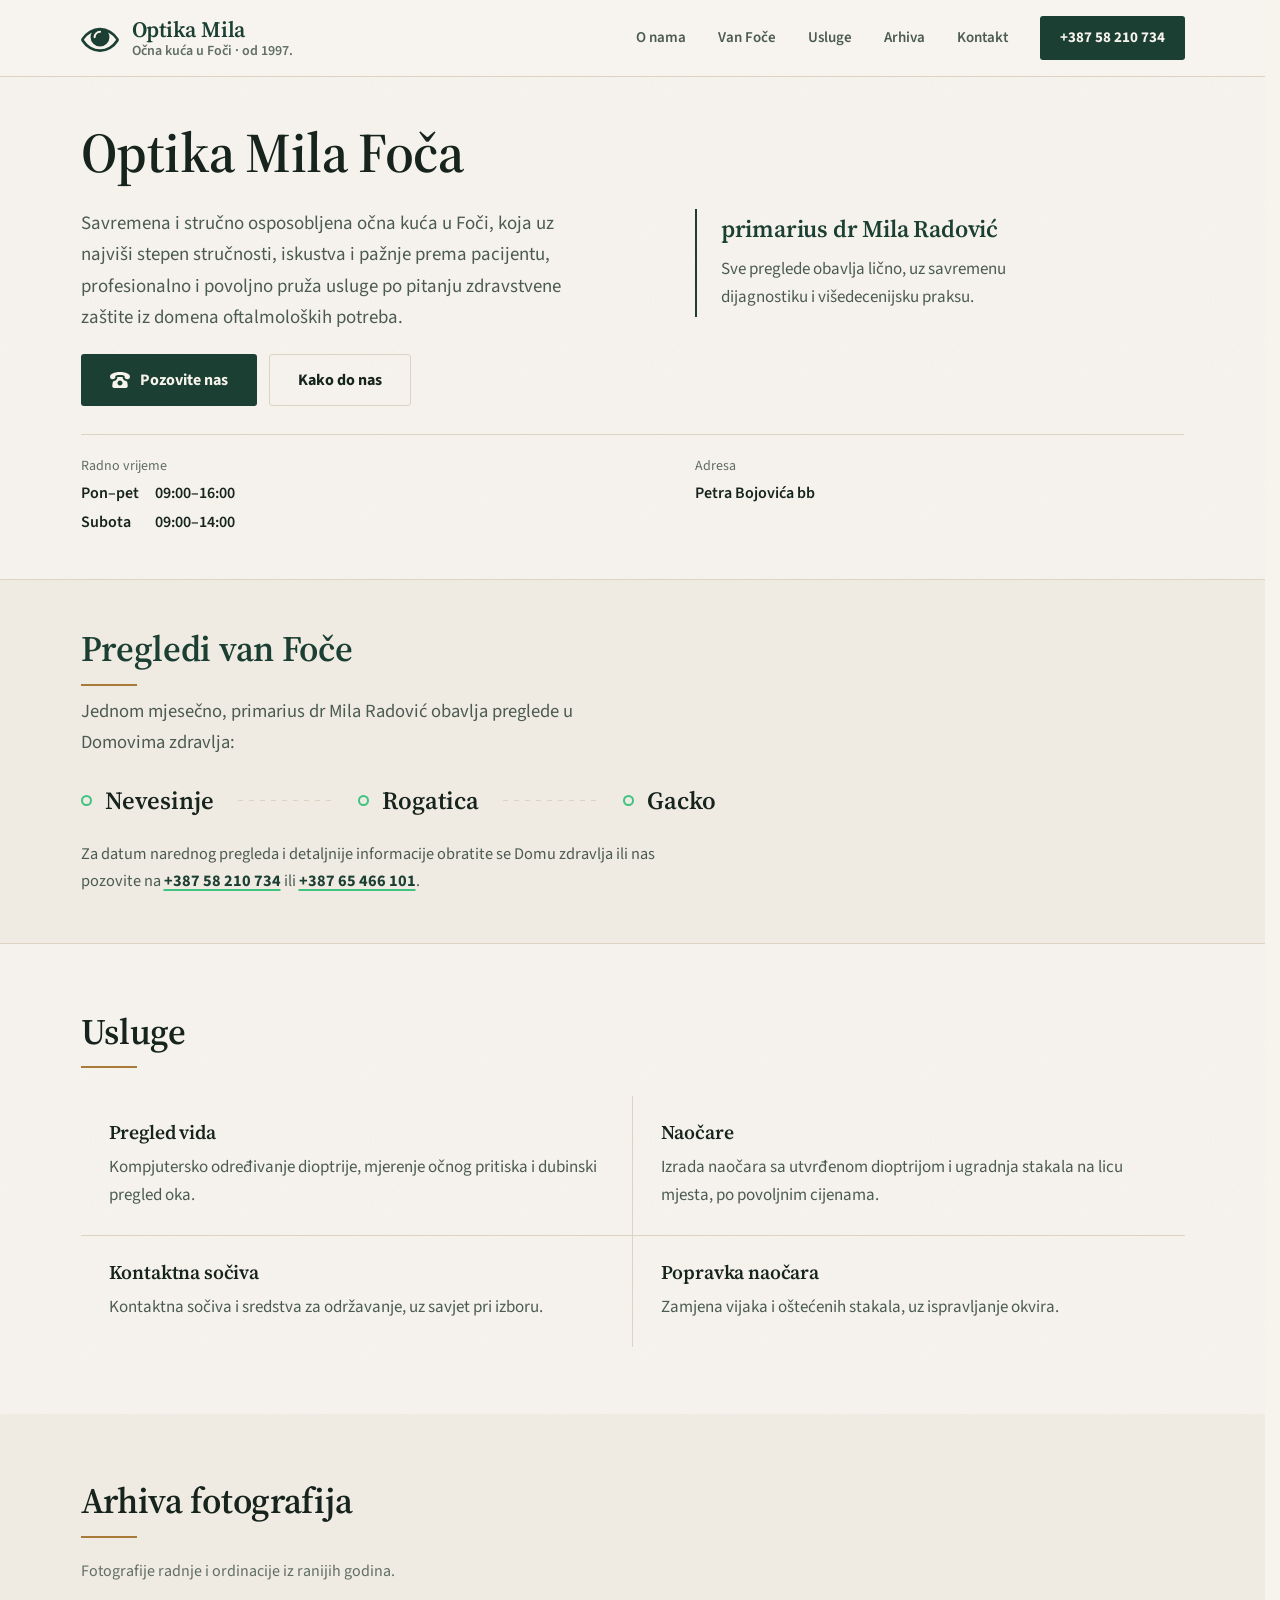
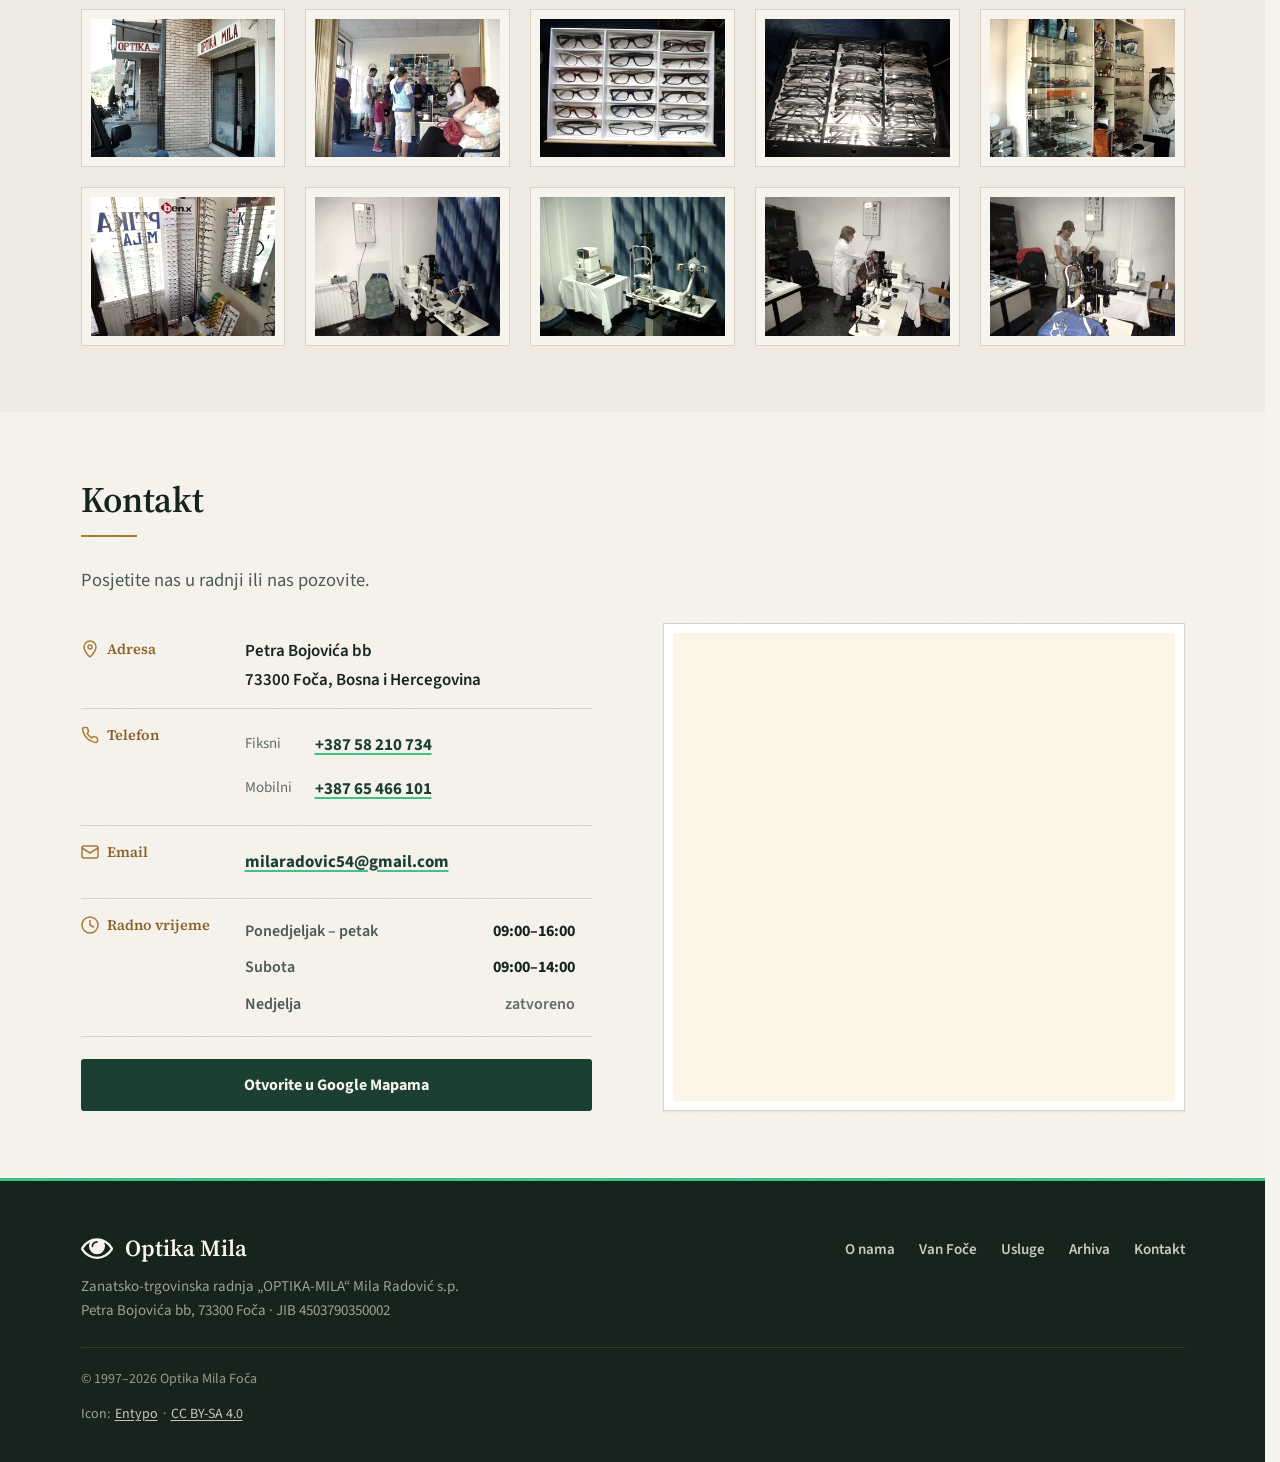
==== commit 2fa996d4: "Refine site layout, harden navigation and gallery, add reproducible build checks" ====
--- a/index.html
+++ b/index.html
@@ -13,371 +13,108 @@
 <meta name="geo.placename" content="Foča">
 <meta name="geo.position" content="43.5079657;18.7729304">
 <meta name="ICBM" content="43.5079657, 18.7729304">
-
 <meta property="og:type" content="website">
 <meta property="og:locale" content="sr_Latn_BA">
 <meta property="og:site_name" content="Optika Mila">
 <meta property="og:title" content="Optika Mila Foča — Pregled vida, dioptrija, naočare i sočiva">
-<meta property="og:description" content="Kompjutersko određivanje dioptrije, mjerenje očnog pritiska, dubinski pregled oka, izrada i popravka naočara, kontaktna sočiva. Petra Bojovića, Foča.">
+<meta property="og:description" content="Pregled vida, naočare i sočiva u Foči. Primarius dr Mila Radović obavlja preglede i u Nevesinju, Rogatici i Gacku.">
 <meta property="og:url" content="https://www.optikamila.com/">
-<meta name="twitter:card" content="summary">
+<meta property="og:image" content="https://www.optikamila.com/img/og-optika-mila.png">
+<meta property="og:image:width" content="1200">
+<meta property="og:image:height" content="630">
+<meta property="og:image:alt" content="Optika Mila Foča — pregled vida, naočare i sočiva. U Foči od 1997. godine.">
+<meta name="twitter:card" content="summary_large_image">
 <meta name="twitter:title" content="Optika Mila Foča — Pregled vida, dioptrija, naočare i sočiva">
-<meta name="twitter:description" content="Kompjutersko određivanje dioptrije, mjerenje očnog pritiska, dubinski pregled oka, izrada i popravka naočara, kontaktna sočiva.">
-
-<!-- ?v=2 — pregledači keširaju favicon agresivno i običan refresh ga NE osvježi.
-     Kad se ikonica promijeni, podigni broj (v=3, v=4…) da je browser ponovo učita. -->
-<link rel="icon" href="favicon.ico?v=2" sizes="any">
-<link rel="icon" href="favicon.svg?v=2" type="image/svg+xml">
-<link rel="apple-touch-icon" href="apple-touch-icon.png?v=2">
-<link rel="icon" type="image/png" sizes="192x192" href="icon-192.png?v=2">
-
-<!-- P66 — STIL JE UGRADJEN U SAMU STRANU (07.10.2026).
-     Do tada je stajao `<link rel="stylesheet" href="css/style.css">` i bio je
-     JEDINI render-blokirajući resurs. Ugradnja sklanja JEDAN rund-trip sa kritične
-     putanje. Izmjereno pod PSI-jevim uslovima (390 px, 1,6 Mb/s, 150 ms), tri
-     prolaza po varijanti (`node cdp-net.mjs --mobile --throttle 1600,150 --timing`):
-
-         varijanta          FCP                  LCP
-         <link>             720 / 732 / 736      960 / 996 / 980
-         <style> u strani   476 / 480 / 456      752 / 736 / 724
-
-     FCP −252 ms (−34 %), LCP −244 ms (−25 %). LCP element je u OBJE varijante isti
-     (`p.uvod-lead`), pa je to poređenje uporedivo. CLS 0 → 0,0245 (prag 0,1).
-     Na grubljem ograničenju (400 kb/s, 400 ms) FCP ide 2204 → 1580 ms (−28 %), a
-     LCP se ne razlikuje. Izgled je nepromijenjen: `cdp-layout.mjs` daje 1300 px →
-     3258 px i 390 px → 4647 px, sa 0 različitih elemenata (197 oba puta).
-
-     ISPRAVKA (07.10.2026, isti dan): prva verzija ovog komentara je tvrdila
-     „LCP −3,9 s (−63 %)". To je bio ARTEFAKT ALATA, ne nalaz. `serve.py` nije
-     gzipovao KORIJENSKI dokument — pravio se da radi, jer je provjeren samo na
-     `style.css`. Svako mjerenje je zato prenosilo 77 KB umjesto 25 KB, a to je
-     kažnjavalo varijantu sa `<link>`-om, jer ona ima duži kritični put. Kad je
-     server ispravljen, LCP dobitak je −244 ms, a ne −3,9 s. Na mreži su bajtovi
-     praktično isti (gzip: 8,8 + 16,8 KB naspram 25,5 KB) — dobitak je rund-trip.
-
-     CIJENA, svjesno prihvaćena: stil sada postoji i ovdje i u `404.html`, pa se
-     izmjena stila radi NA DVA MJESTA. `css/style.css` je obrisan.
-
-     P59 — fontovi su sada naši; definisani su u stilu ispod.
-     Google Fonts <link> je bio RENDER-BLOCKING (PSI: 750 ms) i vukao je lanac preko
-     dva tuđa domena, pa je uklonjen — zajedno sa `preconnect`-om, jer se odande više
-     ništa ne traži.
-
-     NEMA preload-a za fontove, i to je izmjereno, a ne pretpostavljeno. Tada je
-     spoljni `style.css` bio JEDINI render-blocking resurs; preload fontova ga
-     odlaže jer dele propusni opseg (izmjereno na 1,6 Mb/s / 150 ms, medijana
-     4 prolaza, 1300 px):
-
-         preload                      style.css   FCP     LCP
-         —                            626 ms      727     2180
-         sans-latin (28 KB)           729 ms      804     2640
-         serif-latin (120 KB)         798 ms      1034    1550
-         sans+serif (148 KB)          939 ms      1134    1818
-         sva četiri (305 KB)         1410 ms      1568    2580
-
-     Na mobilnom prikazu (390 px — ono što PSI mjeri) bez preload-a je bolje u OBJE
-     metrike: FCP 736 / LCP 1490, naspram 992 / 1532 sa serifom i 1112 / 1646 sa dva
-     fajla. CLS je zanemarljiv u svim varijantama (≤0,005; prag je 0,1), pa `swap`
-     ništa ne pomjera. Zato: fontove otkriva CSS, a prvo iscrtavanje ide prije njih.
-     (Ponoviti mjerenje: `node cdp-net.mjs --url <adresa> --throttle 1600,150 --timing`.) -->
+<meta name="twitter:description" content="Pregled vida, naočare i sočiva u Foči. Pregledi i u Nevesinju, Rogatici i Gacku.">
+<meta name="twitter:image" content="https://www.optikamila.com/img/og-optika-mila.png">
+<meta name="twitter:image:alt" content="Optika Mila Foča — pregled vida, naočare i sočiva. U Foči od 1997. godine.">
+<link rel="icon" href="/favicon.ico?v=2" sizes="any">
+<link rel="icon" href="/favicon.svg?v=2" type="image/svg+xml">
+<link rel="apple-touch-icon" href="/apple-touch-icon.png?v=2">
+<link rel="icon" type="image/png" sizes="192x192" href="/icon-192.png?v=2">
 <style>
-/* =========================================================
-   Optika Mila Foča — v18
-   Moderan izgled sa blagim staroškolskim osjećajem.
-   Osnova: v3 (Source Serif 4 + Source Sans 3, topla papirna paleta,
-   arhivski okviri oko fotografija) — vraćeno nakon što je v4 otišao predaleko.
-   - nijedan font ispod 14px
-   - tap targeti: WCAG 2.5.8 (AA, 24x24) prolazi svuda; 44 px (AAA) drze svi
-     osim tri sitna linka — „Arhiva" u navigaciji je siroka 41 px, a dva linka
-     za atribuciju u podnozju su visoka 29 px. Sajt cilja AA, pa je tvrdnja
-     o 44 px svuda u v16 bila netacna (ispravljeno u v17).
-   - bez brojeva sekcija, bez optotipske tablice, bez citata
-   - v12: kontrast (--muted), telefon u mobilnom meniju, listanje u arhivi
-   - v13: usluge kao rešetka (V1) · podvlaka u navigaciji (V10) ·
-          sjena zaglavlja pri skrolu (V7) · mapa u okviru (V8) ·
-          mesingane oznake u Kontaktu (V9)
-   - v14: usluge bez bijele podloge (P26) · doktorkina fotografija
-          centrirana na telefonu (P27) · uvod bez viska rijeci na kraju reda
-          (P28) · ruta "Pregledi van Foce" uspravna pod 480px (P29)
-   - v15: podnozje u dvije kolone (P30) · pasusi bez visecih rijeci (P31) ·
-          galerija bez skoka unazad (P32) · kontakt poravnat po donjoj ivici
-          (P33) · polja usluga reaguju na prelaz misem (P34)
-   - v16: preuzeto iz `site-v3` posle recenzije (P35–P41):
-          polja usluga BEZ podizanja — podizanje probija okvir resetke (P35) ·
-          hero animacije (P36) · scroll reveal koji se sam otkriva bez JS-a (P37) ·
-          zoom u galeriji na prelaz misem (P38) · drop cap u uvodnom pasusu (P39) ·
-          ikone uz podatke u Kontaktu (P40) ·
-          `scroll-behavior` samo uz `prefers-reduced-motion:no-preference` (P41) ·
-          `text-wrap:balance` na pasuse u poljima usluga (P42)
-   - v17: generalno ciscenje posle citanja cijelog koda (P43–P47):
-          fokus-prsten u --forest, jer je brend zelena na papiru davala samo
-          2,05:1 i padala WCAG 1.4.11 na 27 od 33 elementa (P43) ·
-          pregled fotografija je fiksna pozornica, pa okvir vise ne skace
-          +480 px pri otvaranju (P44) ·
-          stilovi iz 404.html preseljeni iz `style=` u ovaj fajl (P45) ·
-          „Preskoči na sadržaj" je `fixed`, a ne `absolute` (P46) ·
-          `tabindex="-1"` na mapi, da Tab ne ulazi u Google-ov embed (P47) ·
-          uklonjena tri suvisna pravila (dupli `transition` na poljima usluga,
-          zasebno `.gal{overflow:hidden}`, `html{scroll-behavior:auto}`)
-   - v18: prva sekcija bez doktorkine fotografije (P48–P49) — portret uklonjen,
-          pa je desna kolona, koja je postojala SAMO zbog njega, dobila
-          „ličnu kartu": ime, zvanje i tekst o pregledima. Naslov je prešao
-          u LIJEVU kolonu (obje počinju na istoj visini). Time P27
-          (centriranje portreta na telefonu) prestaje da važi; `.portrait*`
-          pravila su obrisana.
-          Podloga karte ostaje PROVIDNA (P26: čisto belo je rezervisano za
-          arhivske okvire fotografija), a blok se izdvaja sjenkom — ona mijenja
-          kako blok stoji na strani, a ne od čega je napravljen. Prije toga je
-          izmjereno da je bez sjenke jedina vidljiva stvar bila ivica `--line`,
-          samo 1,35:1 prema papiru (P49).
-          Uz to: favicon set bez podloge (adaptivni SVG) i `?v=2` na
-          ikonicama, jer pregledači favicon keširaju tvrđe od strane.
-   ========================================================= */
-
-/* P59 — FONTOVI SU SADA NASI, NE SA GOOGLE-A.
-   Bilo je `<link rel="stylesheet" href="https://fonts.googleapis.com/css2?...">`
-   u <head>. Taj zahtjev je RENDER-BLOCKING (PSI: 750 ms) i vukao je lanac preko
-   dva tudja domena: fonts.googleapis.com -> fonts.gstatic.com -> cetiri .woff2.
-   Sada se ISTA cetiri fajla koja je Google servirao nalaze u `fonts/` i ucitavaju
-   se sa naseg domena.
-
-   NEMA `preload`-a za fontove, i to je izmjereno a ne pretpostavljeno: `style.css`
-   je JEDINI render-blocking resurs, a preload fontova ga odlaze jer dele propusni
-   opseg (626 ms bez preload-a -> 939 ms sa dva -> 1410 ms sa cetiri, na 1,6 Mb/s).
-   Pomeranje `stylesheet` linka ispred preload tagova ne pomaze (939 vs 947 ms).
-   Na mobilnom prikazu je bez preload-a bolje i FCP i LCP; CLS je <=0,005 u svim
-   varijantama, pa `swap` nista ne pomjera. Detalji u komentaru u `index.html`.
-
-   Fajlovi su VARIJABILNI (jedan pokriva tezine 400-700 — provjereno: isti zahtjev
-   sa jednom tezinom daje DRUGI fajl), pa je `font-weight` opseg, a ne pojedinacna
-   vrijednost. Google za 400/600/700 servira ISTI fajl, pa tri tezine ne znace tri
-   fajla — zato su cetiri, koliko ih i PSI prijavljuje.
-   `unicode-range` je prepisan programski iz
-   https://fonts.googleapis.com/css2?family=Source+Sans+3:wght@400..700&family=Source+Serif+4:opsz,wght@8..60,400..700
-   (uz Chrome User-Agent), pa su subsetovi identicni onima koje je Google servirao.
-   Dokaz da je render isti: piksel-diff protiv starog sajta = 0 razlika van mape. */
 @font-face{
-  font-family:'Source Sans 3'; font-style:normal; font-weight:400 700;
-  font-display:swap;
+  font-family:'Source Sans 3'; font-style:normal; font-weight:400 700; font-display:swap;
   src:url('/fonts/source-sans-3-latin.woff2') format('woff2');
-  unicode-range:U+0000-00FF, U+0131, U+0152-0153, U+02BB-02BC, U+02C6, U+02DA, U+02DC, U+0304, U+0308, U+0329, U+2000-206F, U+20AC, U+2122, U+2191, U+2193, U+2212, U+2215, U+FEFF, U+FFFD;
+  unicode-range:U+0000-00FF,U+0131,U+0152-0153,U+02BB-02BC,U+02C6,U+02DA,U+02DC,U+0304,U+0308,U+0329,U+2000-206F,U+20AC,U+2122,U+2191,U+2193,U+2212,U+2215,U+FEFF,U+FFFD;
 }
 @font-face{
-  font-family:'Source Sans 3'; font-style:normal; font-weight:400 700;
-  font-display:swap;
+  font-family:'Source Sans 3'; font-style:normal; font-weight:400 700; font-display:swap;
   src:url('/fonts/source-sans-3-latin-ext.woff2') format('woff2');
-  unicode-range:U+0100-02BA, U+02BD-02C5, U+02C7-02CC, U+02CE-02D7, U+02DD-02FF, U+0304, U+0308, U+0329, U+1D00-1DBF, U+1E00-1E9F, U+1EF2-1EFF, U+2020, U+20A0-20AB, U+20AD-20C4, U+2113, U+2C60-2C7F, U+A720-A7FF;
+  unicode-range:U+0100-02BA,U+02BD-02C5,U+02C7-02CC,U+02CE-02D7,U+02DD-02FF,U+0304,U+0308,U+0329,U+1D00-1DBF,U+1E00-1E9F,U+1EF2-1EFF,U+2020,U+20A0-20AB,U+20AD-20C4,U+2113,U+2C60-2C7F,U+A720-A7FF;
 }
 @font-face{
-  font-family:'Source Serif 4'; font-style:normal; font-weight:400 700;
-  font-display:swap;
+  font-family:'Source Serif 4'; font-style:normal; font-weight:400 700; font-display:swap;
   src:url('/fonts/source-serif-4-latin.woff2') format('woff2');
-  unicode-range:U+0000-00FF, U+0131, U+0152-0153, U+02BB-02BC, U+02C6, U+02DA, U+02DC, U+0304, U+0308, U+0329, U+2000-206F, U+20AC, U+2122, U+2191, U+2193, U+2212, U+2215, U+FEFF, U+FFFD;
+  unicode-range:U+0000-00FF,U+0131,U+0152-0153,U+02BB-02BC,U+02C6,U+02DA,U+02DC,U+0304,U+0308,U+0329,U+2000-206F,U+20AC,U+2122,U+2191,U+2193,U+2212,U+2215,U+FEFF,U+FFFD;
 }
 @font-face{
-  font-family:'Source Serif 4'; font-style:normal; font-weight:400 700;
-  font-display:swap;
+  font-family:'Source Serif 4'; font-style:normal; font-weight:400 700; font-display:swap;
   src:url('/fonts/source-serif-4-latin-ext.woff2') format('woff2');
-  unicode-range:U+0100-02BA, U+02BD-02C5, U+02C7-02CC, U+02CE-02D7, U+02DD-02FF, U+0304, U+0308, U+0329, U+1D00-1DBF, U+1E00-1E9F, U+1EF2-1EFF, U+2020, U+20A0-20AB, U+20AD-20C4, U+2113, U+2C60-2C7F, U+A720-A7FF;
-}
-
+  unicode-range:U+0100-02BA,U+02BD-02C5,U+02C7-02CC,U+02CE-02D7,U+02DD-02FF,U+0304,U+0308,U+0329,U+1D00-1DBF,U+1E00-1E9F,U+1EF2-1EFF,U+2020,U+20A0-20AB,U+20AD-20C4,U+2113,U+2C60-2C7F,U+A720-A7FF;
+}
 :root{
-  --ink:      #16241D;
-  --forest:   #1C3F33;
-  --green:    #3FC380;
-  --brass:    #A87B39;
-  /* P20 — --brass je DEKORATIVNA (crtica iznad naslova sekcije, crtica u ličnoj
-     karti doktorice, mesingane oznake u Kontaktu): na papiru
-     daje 3,44:1, što je za liniju u redu, ali kao TEKST pada WCAG AA (traži 4,5:1).
-     Zato za tekst postoji --brass-deep: 4,96:1 na papiru, 4,58:1 na --paper-2. */
-  --brass-deep:#8A6229;
-
-  --paper:    #F7F4EE;
-  --paper-2:  #F0EBE2;
-
-  --text:     #16241D;
-  --text-soft:#4B5B52;
-  /* P13 — bilo #78847C: davalo je 3,55:1 na papiru i 3,28:1 na --paper-2,
-     ispod WCAG AA (4,5:1). Sada 4,89:1 / 4,52:1 — isti ton, za nijansu tamniji. */
-  --muted:    #606E64;
-
-  --line:     #DCD3C4;
-
-  --serif:    'Source Serif 4', Georgia, 'Times New Roman', serif;
-  --sans:     'Source Sans 3', -apple-system, BlinkMacSystemFont, 'Segoe UI', Roboto, sans-serif;
-
-  --wrap:     1160px;
-  --r:        3px;
-}
-
+  --ink:#16241D; --forest:#1C3F33; --green:#3FC380;
+  --brass:#A87B39; --brass-deep:#8A6229;
+  --paper:#F7F4EE; --paper-2:#F0EBE2; --text-soft:#4B5B52; --muted:#606E64; --line:#DCD3C4;
+  --serif:'Source Serif 4',Georgia,'Times New Roman',serif;
+  --sans:'Source Sans 3',-apple-system,BlinkMacSystemFont,'Segoe UI',Roboto,sans-serif;
+  --wrap:1160px; --r:3px; --header-height:76px;
+}
 *,*::before,*::after{ box-sizing:border-box; }
-
-html{ -webkit-text-size-adjust:100%; }
-/* P41 (v16) — glatko skrolovanje je bilo na `html` bezuslovno, pa ga je dobijao
-   i onaj ko je u sistemu tražio manje kretanja. Sada samo uz `no-preference`. */
+html{ -webkit-text-size-adjust:100%; scrollbar-gutter:stable; }
 @media (prefers-reduced-motion:no-preference){ html{ scroll-behavior:smooth; } }
-
 body{
-  margin:0;
-  background-color:var(--paper);
-  /* P7 — blago papirno zrno (inline SVG, bez dodatnog HTTP zahtjeva) */
+  margin:0; background-color:var(--paper); color:var(--ink);
   background-image:url("data:image/svg+xml,%3Csvg xmlns='http://www.w3.org/2000/svg' width='140' height='140'%3E%3Cfilter id='n'%3E%3CfeTurbulence type='fractalNoise' baseFrequency='.85' numOctaves='3'/%3E%3CfeColorMatrix type='saturate' values='0'/%3E%3C/filter%3E%3Crect width='140' height='140' filter='url(%23n)' opacity='.055'/%3E%3C/svg%3E");
-  color:var(--text);
-  font-family:var(--sans);
-  font-size:17px;
-  line-height:1.66;
-  overflow-x:hidden;
-  -webkit-font-smoothing:antialiased;
-}
-
-/* P8 — selekcija teksta u brend zelenoj (sistemska plava je jedina hladna boja na sajtu) */
+  font-family:var(--sans); font-size:17px; line-height:1.66; -webkit-font-smoothing:antialiased;
+}
+body.dialog-open{ overflow:hidden; }
 ::selection{ background:rgba(63,195,128,.32); color:var(--ink); }
-
-h1,h2,h3{
-  font-family:var(--serif);
-  font-weight:600;
-  line-height:1.16;
-  letter-spacing:-.008em;
-  color:var(--ink);
-  margin:0 0 .5em;
-}
+h1,h2,h3{ font-family:var(--serif); font-weight:600; line-height:1.16; letter-spacing:-.008em; margin:0 0 .5em; }
 h1{ font-size:clamp(2.1rem,4.6vw,3.5rem); }
 h2{ font-size:clamp(1.6rem,3.1vw,2.25rem); }
 h3{ font-size:1.22rem; }
-
-/* P31 — pasusi bez „visećih" riječi. Izmjereno na stvarnoj strani: na tri mjesta
-   je zadnji red imao samo jednu riječ („oka." 30 px na 768, „cijenama." 65 px i
-   „s.p." 22 px na 390). Pregledač pomjeri lom SAMO kad bi u zadnjem redu ostala
-   jedna riječ — zato ovo popravlja tri slučaja, a pasuse sa po dvije-tri riječi
-   u zadnjem redu (113 / 120 / 161 px) ostavlja kako jesu. Visina nijednog pasusa
-   se ne mijenja (provjereno prije i poslije). `.lead` je ovo imao od P28. */
 p{ margin:0 0 1.1em; text-wrap:pretty; }
 a{ color:var(--forest); text-decoration:none; }
-/* P1/P8 — podvlaka linka u brend zelenoj: vidi se, a ne viče */
-a:hover{
-  text-decoration:underline; text-underline-offset:3px;
-  text-decoration-color:var(--green); text-decoration-thickness:2px;
-}
-
+a:hover{ text-decoration:underline; text-underline-offset:3px; text-decoration-color:var(--green); text-decoration-thickness:2px; }
 img{ max-width:100%; height:auto; display:block; }
-
+button{ font:inherit; }
+[hidden]{ display:none !important; }
 .wrap{ width:100%; max-width:var(--wrap); margin:0 auto; padding:0 28px; }
-
-/* P1 — fokus prsten u brend zelenoj */
-/* P43 (v17) — BOJA PRSTENA JE MORALA DA SE PROMIJENI. Izmjereno u stvarnom
-   renderu: brend zelena #3FC380 daje na papiru 2,05:1, a WCAG 1.4.11 traži
-   najmanje 3:1 za oznaku stanja fokusa. Padalo je 27 od 33 fokusabilna
-   elementa (1,90:1 na --paper-2, 2,05:1 na papiru, 2,25:1 na belom okviru).
-
-   Kljucno: prsten stoji `outline-offset:3px` IZVAN elementa, pa se ne mjeri
-   prema podlozi elementa nego prema podlozi RODITELJA. Zato zeleni prsten pada
-   i na `.btn-solid` i na `.header-call`: sam element je taman (5,16:1), ali
-   prsten lebdi nad papirom (2,05:1).
-
-   Sada je osnovni prsten --forest: 10,58:1 na papiru, 9,78:1 na --paper-2,
-   11,6:1 na belom arhivskom okviru. Brend zelena ostaje tamo gdje JESTE
-   prolazila — na tamnim podlogama: podnozje (--ink, 7,15:1) i pregled
-   fotografija (tamna podloga, ~7:1). */
 :focus-visible{ outline:3px solid var(--forest); outline-offset:3px; border-radius:2px; }
-.site-footer a:focus-visible,
-.lightbox :focus-visible{ outline-color:var(--green); }
-
-/* P46 (v17) — bilo `position:absolute`, pa je „Preskoči na sadržaj" stajao na
-   vrhu DOKUMENTA, a ne ekrana. Ko skroluje pa onda pritisne Tab, fokusirao je
-   link koji je odavno odskrolovan — dakle nevidljiv. Sa `fixed` je uvijek uz
-   gornju ivicu ekrana, gdje ga korisnik i traži. */
-.skip-link{
-  position:fixed; left:-9999px; top:0; z-index:999;
-  background:var(--forest); color:var(--paper);
-  padding:12px 22px; font-size:15px;
-}
+.site-footer a:focus-visible,.lightbox :focus-visible{ outline-color:var(--green); }
+.skip-link{ position:fixed; left:-9999px; top:0; z-index:999; background:var(--forest); color:var(--paper); padding:12px 22px; font-size:15px; }
 .skip-link:focus{ left:0; }
-
-/* ============ ZAGLAVLJE ============ */
-/* P14 — prozirnost spuštena sa .95 na .86: pri .95 se zamućenje nije videlo,
-   pa je trošilo snagu uređaja bez ikakvog efekta. Sada se sadržaj nazire u pokretu. */
+section[id]{ scroll-margin-top:calc(var(--header-height) + 16px); }
+
+
 .site-header{
-  position:sticky; top:0; z-index:100;
-  background:rgba(247,244,238,.86);
-  -webkit-backdrop-filter:saturate(150%) blur(10px);
-  backdrop-filter:saturate(150%) blur(10px);
-  border-bottom:1px solid var(--line);
-  transition:box-shadow .2s ease;
-}
-/* P23 (V7) — na samom vrhu strane zaglavlje nema šta da zamuti, pa se stapalo
-   sa papirom i nije se videlo da je zaglavlje. Tek kad strana krene nadole
-   dobija blagu sjenu i time se odvaja od sadržaja koji prolazi ispod njega.
-   Stanje piše skripta (data-scrolled), a ne :hover — tako radi i na dodir. */
-.site-header[data-scrolled="true"]{
-  box-shadow:0 3px 14px rgba(22,36,29,.10);
-}
+  position:sticky; top:0; z-index:100; background:rgba(247,244,238,.92);
+  -webkit-backdrop-filter:saturate(150%) blur(10px); backdrop-filter:saturate(150%) blur(10px);
+  border-bottom:1px solid var(--line); transition:box-shadow .2s ease;
+}
+.site-header[data-scrolled="true"]{ box-shadow:0 3px 14px rgba(22,36,29,.08); }
 .header-inner{ display:flex; align-items:center; gap:20px; min-height:76px; }
-
-/* P3 — logotip: tačno oko sa prvog sajta (Font Awesome 4.7 fa-eye), uz ime */
 .brand{ display:flex; align-items:center; gap:13px; flex:0 0 auto; min-height:44px; }
 .brand:hover{ text-decoration:none; }
 .brand-mark{ width:38px; height:27px; flex:0 0 auto; color:var(--forest); }
-.brand-txt{ display:flex; flex-direction:column; line-height:1.16; }
-.brand-name{
-  font-family:var(--serif); font-size:22px; font-weight:600;
-  color:var(--ink); letter-spacing:-.01em;
-}
+.brand-txt{ display:flex; flex-direction:column; line-height:1.16; min-width:0; }
+.brand-name{ font-family:var(--serif); font-size:22px; font-weight:600; letter-spacing:-.01em; }
 .brand-sub{ font-size:14px; color:var(--muted); font-weight:600; }
-
 .site-nav{ margin-left:auto; }
-.site-nav ul{ display:flex; align-items:center; gap:14px; list-style:none; margin:0; padding:0; }
-.site-nav a{
-  display:flex; align-items:center; min-height:44px; padding:0 14px;
-  font-size:15px; font-weight:600; color:var(--text-soft);
-  border-radius:var(--r); transition:color .15s, background .15s, box-shadow .15s;
-}
-/* P16 — telefon u mobilnom meniju. Na širokim ekranima ga već nosi .header-call,
-   pa se ovdje skriva; pojavljuje se tek kad zaglavlje ostane bez broja (<860px).
-   Mora biti `.site-nav .nav-phone`, a ne samo `.nav-phone`: pravilo
-   `.site-nav a{display:flex}` je specifičnije (0,1,1 > 0,1,0) i inače pobjedi,
-   pa se broj na desktopu prikazivao dva puta. */
+.site-nav ul{ display:flex; align-items:center; gap:8px; list-style:none; margin:0; padding:0; }
+.site-nav a{ display:flex; align-items:center; min-height:44px; padding:0 12px; font-size:15px; font-weight:600; color:var(--text-soft); white-space:nowrap; }
+.site-nav a:hover,.site-nav a:focus-visible{ color:var(--forest); text-decoration:underline; text-decoration-color:var(--green); text-underline-offset:6px; }
 .site-nav .nav-phone{ display:none; }
-/* P1 — brend zelena označava interakciju */
-/* P21 (V10) — bila je puna zelena traka preko cijele stavke (inset box-shadow) plus
-   siva podloga. Sada samo tanka podvlaka ispod teksta: manje šuma, a stavka se
-   i dalje jasno označi. Fokus i dalje ima svoj okvir (globalni :focus-visible). */
-.site-nav a:hover,
-.site-nav a:focus-visible{
-  color:var(--forest); background:transparent; box-shadow:none;
-  text-decoration:underline;
-  text-decoration-color:var(--green);
-  text-decoration-thickness:2px;
-  text-underline-offset:6px;
-}
-
-.header-call{
-  display:inline-flex; align-items:center; min-height:44px; padding:0 20px;
-  background:var(--forest); color:var(--paper);
-  font-size:15px; font-weight:700;
-  border-radius:var(--r); white-space:nowrap; flex:0 0 auto;
-  transition:background .15s;
-}
+.header-call{ display:inline-flex; align-items:center; min-height:44px; padding:0 20px; background:var(--forest); color:var(--paper); font-size:15px; font-weight:700; border-radius:var(--r); white-space:nowrap; flex:0 0 auto; transition:background .15s; }
 .header-call:hover{ background:var(--ink); text-decoration:none; }
-
-.nav-toggle{
-  display:none; align-items:center; gap:9px;
-  min-height:46px; padding:0 16px;
-  background:transparent; color:var(--ink);
-  border:1px solid var(--line); border-radius:var(--r);
-  font-family:var(--sans); font-size:15px; font-weight:600; cursor:pointer;
-}
+.brand + .header-call{ margin-left:auto; }
+.nav-toggle{ display:none; align-items:center; justify-content:center; gap:9px; min-height:46px; padding:0 14px; margin-left:auto; background:transparent; color:var(--ink); border:1px solid var(--line); border-radius:var(--r); font-size:15px; font-weight:600; cursor:pointer; flex:0 0 auto; }
 .nav-toggle-bars{ display:flex; flex-direction:column; gap:4px; width:19px; }
 .nav-toggle-bars i{ display:block; height:1.5px; background:currentColor; }
 
-/* ============ DUGMAD ============ */
-.btn{
-  display:inline-flex; align-items:center; justify-content:center;
-  min-height:52px; padding:0 30px;
-  font-family:var(--sans); font-size:16px; font-weight:700;
-  border-radius:var(--r);
-  border:1.5px solid transparent; cursor:pointer;
-  transition:background .16s, color .16s, border-color .16s;
-}
+.btn{ display:inline-flex; align-items:center; justify-content:center; min-height:52px; padding:0 28px; font-size:16px; font-weight:700; border-radius:var(--r); border:1.5px solid transparent; cursor:pointer; transition:background .16s,color .16s,border-color .16s; }
 .btn:hover{ text-decoration:none; }
 .btn-solid{ background:var(--forest); color:var(--paper); }
 .btn-solid:hover{ background:var(--ink); }
@@ -386,677 +123,187 @@
 .btn-wide{ width:100%; }
 .btn-ico{ flex:0 0 auto; margin-right:10px; }
 
-/* ============ UVOD (očna kuća + doktorica — jedan kompaktan blok) ============ */
-/* P11 — unutrašnji ritam, nivo 2: bilo je clamp(38px,4.6vw,64px) / clamp(46px,5.2vw,76px) */
-.hero{ padding:clamp(30px,3.6vw,48px) 0 clamp(36px,4vw,56px); }
-
-/* P48 (v18) — doktorka ne daje fotografiju, pa je portret uklonjen, a desna
-   kolona (koja je postojala SAMO zbog njega) dobila je „ličnu kartu".
-   Naslov je prešao U LIJEVU KOLONU. Izmjereno na 901 / 940 / 1000 / 1180 /
-   1300 px: naslov ostaje u JEDNOM redu (tekst 294–383 px u koloni 541–549 px),
-   obje kolone počinju na istoj visini, a razlika njihovih visina je 48–86 px.
-   Prije (naslov preko obje kolone) lijevo je ostajalo 572 px praznog prostora,
-   a razlika visina bila je 136 px. Zato 1,06 : 1, a ne 1,35 : 0,65. */
-.hero-grid{
-  display:grid;
-  grid-template-columns:minmax(0,1.06fr) minmax(0,1fr);
-  column-gap:clamp(30px,4vw,58px);
-  align-items:start;
-}
-
-.hero h1{ margin:0 0 .62em; max-width:24ch; }
-
-.uvod-lead{
-  font-size:clamp(1.06rem,1.6vw,1.18rem);
-  color:var(--text-soft);
-  max-width:58ch;
-  margin:0 0 1.2em;
-}
-/* P39 (v16) — uvodni pasus počinje krupnim inicijalom. Izmjereno: NE mijenja
-   raspored — visina strane je identična prije i poslije (3400 / 4088 / 4223 /
-   4923 / 4960 px na 1300 / 900 / 768 / 520 / 390 px). Inicijal je visok ~2 reda,
-   pa se uklapa u najkraći uvod koji se na ovom sajtu pojavljuje (3 reda). */
-.uvod-lead::first-letter{
-  font-family:var(--serif);
-  font-size:3.2em;
-  float:left;
-  line-height:.82;
-  margin:.05em .14em 0 0;
-  color:var(--forest);
-  font-weight:600;
-}
-.uvod-actions{ display:flex; flex-wrap:wrap; gap:12px; margin:0 0 1.6em; }
-/* dugmad su posljednje u lijevoj koloni — donja margina je bila za red ispod */
-.uvod-levo .uvod-actions{ margin-bottom:0; }
-
-/* ---- Lična karta doktorice (P48, dopunjeno u P49) ----
-   P26 je već odlučila da `#fff` polje na toplom papiru odskače — „bijelo je na
-   sajtu rezervisano samo za arhivske okvire fotografija". P48 je kartu zato
-   ostavila BEZ podloge. IZMJERENO poslije: jedina vidljiva stvar tada je bila
-   ivica `--line` #DCD3C4, a ona prema papiru daje samo **1,35:1** — blok je
-   ostao preslab.
-   P49 je izmjerila šest načina da se izdvoji (bez obrade · sjenka · topla
-   podloga + sjenka · dvostruki okvir · lijeva traka · mesingani okvir + sjenka)
-   i izabrana je SJENKA BEZ PODLOGE:
-     · podloga ostaje providna — drži se P26 doslovno, i kroz kartu se vidi isti
-       papir i njegovo zrno kao svuda na strani;
-     · sjenka je ista koju je imao portret — blok se PODIŽE, a ne svijetli.
-   Ključna razlika: sjenka mijenja KAKO blok stoji na strani, a podloga od čega
-   je napravljen. Za „malo ga izdvojiti" dovoljna je prva. */
-.uvod-karta{
-  border:1px solid var(--line);
-  padding:22px 24px 24px;
-  background:none;
-  box-shadow:0 10px 26px rgba(22,36,29,.10), 0 0 60px rgba(63,195,128,.06);
-}
-/* mesingana crtica — isti motiv kao iznad naslova sekcije (P2) */
-.uvod-karta::before{
-  content:""; display:block; width:38px; height:2px;
-  background:var(--brass); margin:0 0 16px;
-}
-/* P50 — naslovi u karti posle uklanjanja reda o zvanju.
-   Red „Doktor medicine — optometrija" je uklonjen jer je bio suvišan, ali je sa
-   sobom odnio i razdjelnik i razmak. IZMJERENO poslije: `.karta-ime` 18,88 px i
-   `.uvod-text h3` 16,96 px — OBA serif, OBA `font-weight:600`, OBA `--ink`, sa
-   samo **3 px** razmaka. To se čita kao dva reda jednog naslova, ne kao naslov
-   i podnaslov.
-   Izabrana je varijanta **B** (od šest ponudjenih): ime prelazi u `--forest` —
-   boju koja je u karti već prisutna kroz linkove, a na papiru daje **10,58:1**,
-   dakle najsigurniji akcenat na sajtu — i ispod njega se vraća razdjelnik koji
-   je uklonjeni red nosio. Time se naslov i podnaslov razlikuju i PO BOJI i po
-   veličini (20,8 prema 17,6 px), a razmak raste sa 3 na 15 px.
-   Ostalo izmjereno i odbačeno: podnaslov u `--forest` (to je boja LINKA —
-   naslov bi ličio na vezu); ime u `--brass-deep` (4,96:1, pa bi naslov bio
-   SLABIJI od svog teksta koji je 6,56:1); podnaslov bez serifa (varijanta F —
-   radilo je, ali uvodi drugu familiju u naslove).
-   Podnaslov je 1,1rem, a ne 1rem: IZMJERENO je da 1,06rem daje 16,96 px prema
-   pasusu od 17,00 px, pa je na širokim ekranima podnaslov manji od svog teksta.
-   Na 1,1rem je 17,6 px — veći od pasusa, a ispod imena (20,8 px). */
-.karta-ime{
-  font-family:var(--serif); font-size:1.30rem; font-weight:600;
-  letter-spacing:-.006em; color:var(--forest); margin:0 0 .70em;
-  padding-bottom:13px; border-bottom:1px solid var(--line);
-}
-
-.uvod-text h3{
-  font-family:var(--serif); font-size:1.1rem; letter-spacing:-.004em;
-  margin:0 0 .55em;
-}
-.uvod-text p{ color:var(--text-soft); margin:0 0 .75em; }
-.uvod-text p:last-child{ margin-bottom:0; }
-
-/* ============ HERO ANIMACIJE ============ */
-/* P36 (v16) — sadržaj uvoda ulazi postepeno, umjesto da sve stoji odmah.
-   Samo `opacity` i `transform` — nijedno ne pokreće raspoređivanje, pa nema CLS-a.
-   Cijelo pravilo je u `prefers-reduced-motion:no-preference`: ko je tražio manje
-   kretanja ne dobija ni animaciju.
-
-   ŠTA ANIMACIJA RADI LCP-u (izmjereno, P48) — dvije stvari, i NISU iste:
-     · <img> koji počinje na `opacity:0` Chrome izbacuje iz LCP-a POTPUNO.
-       Dokaz: strana kojoj je jedini sadržaj velika slika (1200×630 = 756 000 px²).
-       Bez animacije LCP je `img` u 52 ms; sa animacijom je LCP PRAZAN spisak.
-       Zato `.portrait` (113 854 px²) nikada nije bio u ovoj listi (P36).
-     · TEKST koji počinje na `opacity:0` se NE izbacuje — samo KASNI.
-       Dokaz na ovoj strani: `.uvod-lead` (64 735 px²) je LCP i sa animacijom
-       (512 ms) i bez nje (332 ms). Animacija ga ne sakriva, ali ga pomjera
-       ~180 ms kasnije.
-   P48: portreta više nema, pa je najveći element uvoda sada `.uvod-lead` — i on
-   JESTE animiran. LCP je 512 ms, daleko unutar „dobrog" (< 2,5 s), pa je ostalo
-   kako je odobreno. Ako zatreba brže: izostaviti `.uvod-lead` iz liste ispod
-   (dobija se 332 ms) — to je jedina izmjena koja je potrebna. */
-@media (prefers-reduced-motion:no-preference){
-  @keyframes fadeSlideUp{
-    from{ opacity:0; transform:translateY(24px); }
-    to  { opacity:1; transform:translateY(0); }
-  }
-  .hero h1        { animation:fadeSlideUp .7s ease-out both; }
-  .uvod-lead      { animation:fadeSlideUp .7s .1s ease-out both; }
-  .uvod-actions   { animation:fadeSlideUp .7s .2s ease-out both; }
-  /* P48 — animira se CIJELA karta, a ne samo njen tekst: da se ne vidi okvir
-     sa imenom dok unutrašnji pasusi još ne postoje. */
-  .uvod-karta     { animation:fadeSlideUp .7s .3s ease-out both; }
-}
-
-/* ============ SCROLL REVEAL ============ */
-/* P37 (v16) — sekcije ulaze pri skrolovanju umjesto da sve stoji odmah.
-   Skripta dodaje `.is-visible`; sav izgled je ovdje.
-
-   ZAŠTO `html.js`, A NE SAMO `.reveal`: da bi se sadržaj sakrio, mora se znati
-   da JavaScript RADI. Kada je pravilo pisalo samo `.reveal{opacity:0}`, strana je
-   bez JavaScripta gubila oko 60 % sadržaja — izmjereno: 8 od 8 blokova nevidljivo
-   (sva četiri <h2>, rešetka usluga, galerija, kontakt), a oko njih ostaju
-   osiročeni pasusi bez naslova.
-
-   `<noscript>` ovo NE rješava do kraja: on se aktivira samo kad je skriptovanje
-   ISKLJUČENO u pregledaču. Ako se `js/script.js` ne učita (mreža, blokator,
-   greška u drugoj skripti), `<noscript>` se ne iscrtava i sadržaj ostaje skriven.
-   Zato klasu `js` stavlja TINY inline skripta u <head>, prije prvog iscrtavanja:
-     <script>document.documentElement.classList.add('js')</script>
-   Ako ta skripta ne prođe (npr. CSP), klase nema → `.reveal` se NE skriva →
-   sadržaj je vidljiv. Kvar ide na stranu vidljivosti, nikad na stranu prazne strane. */
-html.js .reveal{
-  opacity:0; transform:translateY(20px);
-  transition:opacity .6s ease, transform .6s ease;
-}
-html.js .reveal.is-visible{
-  opacity:1; transform:translateY(0);
-}
-@media (prefers-reduced-motion:reduce){
-  html.js .reveal{ opacity:1; transform:none; transition:none; }
-}
-
-/* ============ SEKCIJE ============ */
-/* P10 — veći razmak između sekcija nego unutar njih: stranica „diše" u ciklusima */
-/* P12 — nivo 2: bilo clamp(72px,8.5vw,124px) → 244 px između sekcija bilo je previše */
-.band{ padding:clamp(52px,6vw,88px) 0; }
+.hero{ padding:clamp(28px,3.4vw,44px) 0 clamp(30px,3.5vw,44px); }
+.hero-grid{ display:grid; grid-template-columns:minmax(0,1.15fr) minmax(0,1fr); gap:28px clamp(30px,4vw,58px); align-items:center; }
+.hero h1{ margin:0 0 .4em; }
+.uvod-lead{ font-size:clamp(1.06rem,1.6vw,1.18rem); color:var(--text-soft); max-width:58ch; margin:0 0 1.1em; }
+.uvod-actions{ display:flex; flex-wrap:wrap; gap:12px; margin:0; }
+.uvod-karta{ border-left:2px solid var(--forest); padding:6px 0 6px 24px; }
+.karta-ime{ font-size:clamp(1.3rem,2vw,1.5rem); color:var(--forest); margin:0 0 12px; }
+.uvod-karta p{ color:var(--text-soft); max-width:43ch; margin:0; }
+.hero-practical{ grid-column:1 / -1; display:grid; grid-template-columns:minmax(0,1.15fr) minmax(0,1fr); gap:20px clamp(30px,4vw,58px); padding-top:20px; border-top:1px solid var(--line); margin:0; }
+.hero-practical dt{ font-size:14px; color:var(--muted); margin-bottom:2px; }
+.hero-practical dd{ margin:0; font-size:16px; font-weight:600; }
+.hero-hours{ display:grid; grid-template-columns:max-content max-content; gap:2px 16px; }
+.hero-hours span{ white-space:nowrap; }
+.hero-time{ font-variant-numeric:tabular-nums; }
+
+.band{ padding:clamp(44px,5.2vw,72px) 0; }
 .band-tint{ background:var(--paper-2); }
-section[id]{ scroll-margin-top:92px; }
-
-/* P2 — mesingani uvodni znak iznad naslova sekcije (materijal ove profesije) */
-.band h2::before{
-  content:''; display:block; width:34px; height:2px;
-  background:var(--brass); margin-bottom:14px;
-}
-
-/* P11 — unutrašnji ritam, nivo 2 (bilo clamp(38px,4.4vw,58px)) */
-.band h2{
-  padding-bottom:.34em;
-  border-bottom:1px solid var(--line);
-  margin-bottom:clamp(28px,3.2vw,42px);
-}
-
-/* P28 (ispravka 1) — uvod se lomio tačno između „u" i „Domovima zdravlja:", pa je
-   prijedlog „u" ostajao da visi na kraju reda. Izmjereno: uvod je širok 572 px
-   (62 znaka), a rečenica 635 px. Uz `u&nbsp;Domovima` (veza u HTML-u) i
-   `text-wrap:pretty` browser sam izbjegne ovakve „viseće" riječi. */
-.lead{
-  font-size:clamp(1.04rem,1.7vw,1.16rem); color:var(--text-soft); max-width:62ch;
-  text-wrap:pretty;
-}
-
-/* P8 — linkovi u tekstu: stalna podvlaka u brend zelenoj (link se vidi i bez boje) */
-.band p a, .uvod-text a, .fact dd a{
-  text-decoration:underline;
-  text-decoration-color:var(--green);
-  text-decoration-thickness:2px;
-  text-underline-offset:3px;
-}
-
-/* ============ VAN FOČE ============ */
-/* P11 — nivo 2 (bilo clamp(30px,4vw,46px)) */
-.route{
-  list-style:none; margin:clamp(22px,2.8vw,32px) 0 0; padding:0;
-  display:flex; flex-wrap:wrap; align-items:center; row-gap:20px;
-}
-.route li{
-  display:flex; align-items:center;
-  font-family:var(--serif); font-weight:600;
-  font-size:clamp(1.18rem,2.2vw,1.55rem); color:var(--ink);
-}
-.route li:not(:last-child)::after{
-  content:''; width:clamp(32px,8vw,96px); height:1px; margin:0 clamp(13px,2vw,24px);
-  background:repeating-linear-gradient(90deg, var(--line) 0 5px, transparent 5px 11px);
-}
-.dot{
-  width:11px; height:11px; border-radius:50%;
-  border:2px solid var(--green); margin-right:13px; flex:0 0 auto;
-}
-/* P11 — nivo 2 (bilo clamp(28px,3.4vw,40px)) */
-.route-note{ margin:clamp(20px,2.4vw,28px) 0 0; font-size:1.02rem; color:var(--text-soft); }
-.route-note a{ font-weight:700; }
-
-/* P29 (ispravka 2) — na telefonu se ruta lomila poslije „Rogatica": isprekidana
-   spojnica bi ostala da visi na kraju reda, a „Gacko" bi palo samo u drugi red.
-   Sada se pod 480 px ruta okreće uvis, a isprekidana linija ide niz kroz tačke —
-   tako se ruta čita bolje nego vodoravno i nema šta da visi.
-
-   Granica je IZMJERENA, ne procjenjena. Ruta traži 405–409 px:
-     na 450 px ima 410 px → staje u jedan red (visina 31 px)
-     na 440 px ima 400 px → lomi se (visina 83 px)
-   Lom nastaje oko 446 px, pa je uzeta granica 480 px — pokriva sve telefone
-   (najširi je 430 px) uz malu rezervu, a ne dira tablet ni desktop.
-
-   Linija ide od 21 px i duga je calc(100% - 31px) — takođe izmjereno: tačke su
-   na cx=5,5 px, prva počinje na 21,2 px, posljednja se završava na 143,8 px,
-   a visina liste je 154 px. */
-@media (max-width:480px){
-  .route{
-    display:block;
-    background-image:repeating-linear-gradient(180deg, var(--line) 0 5px, transparent 5px 11px);
-    background-repeat:no-repeat;
-    background-position:5px 21px;
-    background-size:1px calc(100% - 31px);
-  }
-  .route li{ padding-bottom:30px; }
-  .route li:last-child{ padding-bottom:0; }
-  .route li:not(:last-child)::after{ display:none; }
-}
-
-/* ============ USLUGE ============ */
-/* P22 (V1) — bila je lista redova (naziv levo, opis desno) sa linijom između.
-   Sada rešetka 2×2 sa vlaskom između polja i malim mesinganim brojem u svakom.
-   Ivice se ne pišu pojedinačno nego preko :nth-child, pa raspored ostaje tačan
-   i ako se broj usluga promijeni.
-   P26 — podloga je bila #fff i blok je odskakao od ostatka strane: bijelo polje
-   na toplom papiru. Sada je podloga providna, pa se kroz rešetku vidi isti
-   papir i njegova tekstura kao svuda; okvir i vlasi ostaju da nose strukturu.
-   Bijelo je na sajtu rezervisano samo za arhivske okvire fotografija. */
-.services{
-  list-style:none; margin:0; padding:0;
-  display:grid; grid-template-columns:repeat(2,minmax(0,1fr));
-  border:1px solid var(--line);
-}
-.services li{
-  padding:clamp(18px,2.4vw,26px) clamp(18px,2.6vw,28px);
-  border-right:1px solid var(--line);
-  border-bottom:1px solid var(--line);
-  transition:background .18s ease;   /* P34 */
-}
+.band h2{ margin-bottom:28px; }
+.band h2::after{ content:''; display:block; width:56px; height:2px; margin-top:14px; background:var(--brass); }
+.lead{ font-size:clamp(1.04rem,1.7vw,1.16rem); color:var(--text-soft); max-width:62ch; }
+.band p a,.fact dd a{ text-decoration:underline; text-decoration-color:var(--green); text-decoration-thickness:2px; text-underline-offset:3px; }
+.regional{ padding:clamp(30px,3.8vw,48px) 0; border-top:1px solid var(--line); border-bottom:1px solid var(--line); }
+.regional h2{ color:var(--forest); margin-bottom:10px; }
+.regional .lead{ margin-bottom:22px; }
+.route{ list-style:none; display:flex; flex-wrap:wrap; align-items:center; max-width:740px; row-gap:20px; margin:0; padding:0; }
+.route li{ display:flex; align-items:center; font-family:var(--serif); font-size:clamp(1.18rem,2.2vw,1.55rem); font-weight:600; }
+.route li:not(:last-child)::after{ content:''; width:clamp(32px,8vw,96px); height:1px; margin:0 clamp(13px,2vw,24px); background:repeating-linear-gradient(90deg,var(--line) 0 5px,transparent 5px 11px); }
+.dot{ width:11px; height:11px; border-radius:50%; border:2px solid var(--green); margin-right:13px; flex:0 0 auto; }
+.route-note{ margin:20px 0 0; font-size:1.02rem; color:var(--text-soft); max-width:76ch; }
+.route-note a{ white-space:nowrap; font-weight:700; }
+
+.services{ list-style:none; margin:0; padding:0; display:grid; grid-template-columns:repeat(2,minmax(0,1fr)); }
+.services li{ padding:clamp(20px,2.4vw,26px) clamp(20px,2.6vw,28px); border-right:1px solid var(--line); border-bottom:1px solid var(--line); }
 .services li:nth-child(2n){ border-right:0; }
 .services li:nth-last-child(-n+2){ border-bottom:0; }
-/* broj je oznaka, ne sadržaj — 14px je najmanje što sajt dozvoljava */
-.svc-n{
-  display:block; margin-bottom:6px;
-  font-family:var(--sans); font-size:14px; font-weight:700;
-  letter-spacing:.14em; color:var(--brass-deep);
-  font-variant-numeric:tabular-nums;
-}
-.services h3{ margin:0 0 5px; }
-/* P42 (v16) — `text-wrap:balance` SAMO na pasuse u poljima usluga.
-   Ovo su jedini pasusi na sajtu koji su kratki (2–3 reda) i stoje u uskim
-   kolonama, pa se `pretty` iz P31 na njima gotovo ne vidi. `balance` izjednači
-   redove i vidi se na SVAKOJ širini, a pošto su pasusi kratki ne može da
-   napravi „blok" kao što bi na četvororednom uvodnom pasusu.
-   Specifičnost `.services p` (0,1,1) pobeđuje `p` (0,0,1), pa `balance` tu
-   zamenjuje `pretty`; ostatak sajta zadržava `pretty`. */
-.services p{ margin:0; color:var(--text-soft); text-wrap:balance; }
-
-/* P34 — polja usluga su bila jedini dio strane koji na prelaz mišem ne radi ništa
-   (navigacija, fotografije i mapa jesu). Mijenja se samo podloga i boja broja —
-   bez pomjeranja i bez promjene veličine, pa se raspored ne mijenja.
-   U `@media (hover:hover)` je namjerno: na uređajima bez miša `:hover` se
-   zadrži poslije dodira, pa bi polje ostalo obojeno bez razloga.
-   `:focus-within` NIJE dodavan — u polju nema ničega što može da primi fokus
-   (samo naslov i tekst), pa to pravilo nikada ne bi opalilo. */
-/* P35 (v16) — PODIZANJE POLJA JE ODBIJENO, sa izmjerenim razlogom.
-   `transform:translateY(-3px)` na polju unutar rešetke SA IVICOM ne radi:
-   polje leži 1 px unutar ivice `.services`, pa se podigne 2 px IZNAD nje i
-   njegova podloga `--paper-2` prekrije gornju ivicu. Okvir se vidi lijevo i
-   desno od polja, a preko njega nestane. Vanjska `box-shadow` ima isti problem
-   (blur izlazi iz okvira). Isto važi i za `overflow:hidden` na `.services`:
-   tada se polje odsiječe na vrhu i ostane praznina na dnu.
-   Zato ostaje samo promjena podloge i boje broja — bez pomjeranja. */
-@media (hover:hover){
-  .services li:hover{ background:var(--paper-2); }
-  .services li:hover .svc-n{ color:var(--forest); }
-}
-
-/* ============ ARHIVA ============ */
-/* P32 — broj kolona se prije vraćao UNAZAD kad se prozor širi. Izmjereno:
-     800 px → 4 kolone (174 px) · 860 px → 4 (189 px) · 861 px → 3 (255 px) ·
-     950 px → 4 · 1000 px → 5.
-   Na 860 px su četiri sličice; prozor proširen za JEDAN piksel davao je tri —
-   sličice skoče sa 189 na 255 px. Uzrok: `@media (max-width:860px)` koristi
-   `minmax(150px)`, a iznad toga osnovno `minmax(200px)` — veći minimum daje
-   MANJE kolona. Sa 180 px se pojas 861–945 px izbjegava i broj kolona nikad
-   ne pada kad se prozor širi: 2 → 3 → 4 → 5. */
-.gallery{
-  list-style:none; margin:0; padding:0;
-  display:grid;
-  grid-template-columns:repeat(auto-fill,minmax(180px,1fr));
-  gap:20px;
-}
-/* fotografije kao arhivski otisci — beli okvir ih ujednačava */
-/* P38 — `overflow:hidden` je tu da uvećana slika ne probije beli okvir
-   (bilo je u zasebnom pravilu niže; spojeno u jedno, isto važi). */
-.gal{
-  display:block; background:#fff; padding:9px;
-  border:1px solid var(--line);
-  box-shadow:0 1px 2px rgba(22,36,29,.07);
-  transition:box-shadow .22s;
-  cursor:zoom-in;   /* P19 — jasan znak da se fotografija otvara */
-  overflow:hidden;
-}
-.gal:hover{ box-shadow:0 4px 14px rgba(22,36,29,.14); }
-/* P5 — blago ujednačen ton: fotografije se bolje slažu, ali boje ostaju.
-   Na prelaz mišem filter se skida, pa se vidi čist original. */
-.gal img{
-  width:100%; aspect-ratio:4/3; object-fit:cover;
-  filter:sepia(.16) saturate(.78) contrast(1.04) brightness(1.02);
-  transition:filter .3s, transform .4s ease;
-}
-/* P38 (v16) — na prelaz mišem slika se skida sa prigušenja I blago uveća.
-   Povećanje je 4 %: bijeli okvir je 9 px, pa slika uđe 3,8 px u njega i okvir
-   ostaje vidljiv (ne nestaje). Bez pomjeranja rasporeda — `transform`. */
-.gal:hover img,
-.gal:focus-visible img{ filter:none; transform:scale(1.04); }
-
-/* ============ KONTAKT ============ */
-/* P33 — kolone su počinjale u istoj liniji ali se NISU završavale u istoj:
-   izmjereno na 1300 px — lijevi stupac 488 px, mapa 450 px, razlika 38 px.
-   Oko to vidi kao „nešto nije na svom mjestu". Sada se mapa rastegne do iste
-   donje ivice (`align-items:stretch` + `height:auto` uz `min-height`). */
-.contact-grid{
-  display:grid;
-  grid-template-columns:minmax(0,1fr) minmax(0,1.02fr);
-  gap:clamp(34px,5.5vw,72px);
-  align-items:stretch;
-}
-
-/* P11 — nivo 2 (bilo clamp(26px,3.2vw,40px)) */
-.kontakt-lead{ margin-bottom:clamp(20px,2.4vw,28px); }
-
-/* P11 — nivo 2 (bilo margin 0 0 30px / padding 18px) */
+.services h3{ margin:0 0 8px; }
+.services p{ margin:0; color:var(--text-soft); text-wrap:pretty; }
+
+
+.archive-lead{ font-size:16px; color:var(--muted); margin:-8px 0 24px; }
+.gallery{ list-style:none; margin:0; padding:0; display:grid; grid-template-columns:repeat(auto-fill,minmax(180px,1fr)); gap:20px; }
+.gal{ display:block; background:var(--paper); padding:9px; border:1px solid var(--line); cursor:zoom-in; }
+.gal:hover{ border-color:var(--muted); }
+.gal img{ width:100%; aspect-ratio:4/3; object-fit:cover; filter:sepia(.16) saturate(.78) contrast(1.04) brightness(1.02); }
+
+.contact-grid{ display:grid; grid-template-columns:minmax(0,1fr) minmax(0,1.02fr); gap:clamp(34px,5.5vw,72px); align-items:stretch; }
+.kontakt-lead{ margin-bottom:28px; }
 .facts{ margin:0 0 22px; }
-.fact{
-  display:grid; grid-template-columns:minmax(0,166px) minmax(0,1fr);
-  gap:22px; align-items:start;
-  padding:14px 0; border-bottom:1px solid var(--line);
-}
-/* P25 (V9) — bilo: siva velika slova (uppercase, --muted). Sada mali mesingani
-   serif sa blagim razmakom — kao natpis na kutiji arhive, u istom tonu kojim su
-   označene i usluge. Boja je --brass-deep, a NE --brass: obični mesing daje
-   3,44:1 i pada WCAG AA za tekst (vidi P20). Ovdje je 4,96:1. */
-/* P40 (v16) — ikone uz nazive podataka u Kontaktu. Dekoracija su: nose
-   `aria-hidden="true"`, a naziv („Adresa", „Telefon"…) stoji kao tekst, pa
-   čitač ekrana ne dobija ništa dvaput. Boja je obični `--brass`, što je dozvoljeno
-   jer NIJE tekst — za netekstualne elemente prag je 3:1 (ovdje 3,44:1), a ne 4,5:1. */
-.fact dt{
-  display:flex; align-items:center; gap:8px;
-  font-family:var(--serif); font-size:14.5px; font-weight:600;
-  letter-spacing:.04em; color:var(--brass-deep);
-}
-.fact-ico{
-  width:18px; height:18px; flex:0 0 auto;
-  color:var(--brass);
-}
-.fact dd{ margin:0; font-size:1.06rem; font-weight:600; }
-/* P15 — telefoni i email su bili visoki 24 px (izmjereno 113×24 i 200×24).
-   Za prst na telefonu tijesno, a to su najvažniji linkovi na sajtu. Sada 44 px. */
+.fact{ display:grid; grid-template-columns:minmax(0,142px) minmax(0,1fr); gap:22px; align-items:start; padding:14px 0; border-bottom:1px solid var(--line); }
+.fact dt{ display:flex; align-items:center; gap:8px; font-family:var(--serif); font-size:14.5px; font-weight:600; color:var(--brass-deep); }
+.fact-ico{ width:18px; height:18px; flex:0 0 auto; color:var(--brass); }
+.fact dd{ margin:0; font-size:1.06rem; font-weight:600; min-width:0; }
 .fact dd a{ font-weight:700; }
 .fact-links{ display:flex; flex-direction:column; align-items:flex-start; }
-.fact-links a{
-  display:inline-flex; align-items:center; min-height:44px;
-}
-
+.fact-links a{ display:inline-flex; align-items:center; min-height:44px; }
+.phone-kind{ display:inline-block; min-width:56px; margin-right:14px; color:var(--muted); font-weight:400; font-size:15px; }
+.fact-phone{ display:flex; align-items:center; flex-wrap:wrap; }
+.fact-email{ overflow-wrap:anywhere; }
 .hours{ border-collapse:collapse; width:100%; max-width:330px; }
-.hours th{ text-align:left; font-weight:600; font-size:16px; color:var(--text-soft); padding:5px 0; }
-.hours td{
-  text-align:right; font-weight:700; font-size:16px; padding:5px 0;
-  font-variant-numeric:tabular-nums;
-}
+.hours th{ text-align:left; font-weight:600; font-size:16px; color:var(--text-soft); padding:5px 10px 5px 0; }
+.hours td{ text-align:right; font-weight:700; font-size:16px; padding:5px 0; font-variant-numeric:tabular-nums; white-space:nowrap; }
 .hours .closed{ color:var(--muted); font-weight:600; }
-
-/* P4 — mapa u paleti sajta: blago utopljena, ostaje funkcionalna i klikabilna */
-/* P24 (V8) — mapa je bila jedini element bez okvira, pa je izgledala kao tuđi
-   umetak. Sada nosi isti bijeli arhivski okvir kao fotografije u Arhivi.
-   Filter prigušenja se NE dira — mapa ostaje u paleti sajta.
-   Bez potpisa ispod mape: adresa se već vidi u stupcu lijevo, a treći put na
-   istoj strani bi bilo ponavljanje.
-   P33 — visina više nije fiksna: mapa ima `min-height` (430 px, na telefonu
-   330 px) i rastegne se do donje ivice lijeve kolone. */
-.contact-map{
-  margin:0; min-width:0;
-  background:#fff; padding:9px;
-  border:1px solid var(--line);
-  box-shadow:0 1px 2px rgba(22,36,29,.07);
-  /* P33 — mapa je stupac koji se rastegne do visine reda */
-  display:flex; flex-direction:column;
-}
-.contact-map .inner{
-  position:relative; overflow:hidden; background:var(--paper-2);
-  flex:1 1 auto; display:flex;
-}
-.contact-map iframe{
-  display:block; width:100%;
-  /* P33 — bilo `height:430px` (fiksno), pa se mapa nije mogla rastegnuti.
-     `min-height` čuva donju granicu, a `height:auto` pušta rastezanje. */
-  height:auto; min-height:430px; flex:1 1 auto;
-  border:0; background:var(--paper-2);
-  filter:grayscale(.3) sepia(.13) saturate(.92) brightness(1.02) contrast(.98);
-}
-
-/* ============ PODNOŽJE ============ */
-/* P9 — zeleni obod na vrhu: posljednje što se vidi nosi isti potpis kao i prvo */
-.site-footer{
-  background:var(--ink); color:rgba(247,244,238,.6);
-  padding:56px 0 36px; border-top:3px solid var(--green);
-}
-/* P30 — podnožje je bilo jedno ispod drugog, sve uz lijevu ivicu. Izmjereno:
-   red navigacije je širok 1104 px, a pet linkova zajedno 243 px (~339 px sa
-   razmacima) — oko 765 px praznog prostora desno, pa je izgledalo nedovršeno.
-   Sada: ime i pravni podaci lijevo, navigacija desno, donja traka preko cijele
-   širine. Podnožje je pri tome i niže (izmjereno 241 px umjesto 309 px), jer
-   navigacija stane u ISTI red sa imenom, a ne ispod njega. */
-.footer-inner{
-  display:grid;
-  grid-template-columns:minmax(0,1fr) auto;
-  gap:24px 44px;
-  align-items:start;
-}
+.contact-map{ margin:0; min-width:0; background:#fff; padding:9px; border:1px solid var(--line); box-shadow:0 1px 2px rgba(22,36,29,.07); display:flex; flex-direction:column; }
+.contact-map .inner{ position:relative; overflow:hidden; background:var(--paper-2); flex:1 1 auto; display:flex; }
+.contact-map iframe{ display:block; width:100%; height:auto; min-height:430px; flex:1 1 auto; border:0; background:var(--paper-2); filter:grayscale(.3) sepia(.13) saturate(.92) brightness(1.02) contrast(.98); }
+
+.site-footer{ background:var(--ink); color:rgba(247,244,238,.6); padding:48px 0 32px; border-top:3px solid var(--green); }
+.footer-inner{ display:grid; grid-template-columns:minmax(0,1fr) auto; gap:24px 44px; align-items:start; }
 .footer-brand{ display:flex; align-items:center; gap:12px; margin-bottom:8px; }
 .footer-mark{ width:32px; height:23px; flex:0 0 auto; color:var(--paper); }
-.footer-brand .footer-name{ margin:0; }
-.footer-name{
-  font-family:var(--serif); font-size:23px; font-weight:600;
-  color:var(--paper); margin:0 0 8px;
-}
+.footer-name{ font-family:var(--serif); font-size:23px; font-weight:600; color:var(--paper); margin:0; }
 .footer-legal{ margin:0; font-size:15px; line-height:1.6; }
 .footer-nav{ display:flex; flex-wrap:wrap; gap:10px 24px; justify-content:flex-end; }
-.footer-nav a{
-  display:inline-flex; align-items:center; min-height:44px;
-  color:rgba(247,244,238,.8); font-size:15px; font-weight:600;
-}
+.footer-nav a{ display:inline-flex; align-items:center; min-height:44px; color:rgba(247,244,238,.8); font-size:15px; font-weight:600; }
 .footer-nav a:hover{ color:var(--green); text-decoration:none; }
-.footer-bottom{
-  grid-column:1 / -1;
-  padding-top:22px; border-top:1px solid rgba(247,244,238,.12);
-}
-.footer-copy{
-  margin:0; font-size:14px; color:rgba(247,244,238,.56); /* P13 — bilo .46 → 4,20:1, padao AA */
-}
-.footer-credit{
-  margin:9px 0 0; font-size:14px; color:rgba(247,244,238,.6);
-}
-.footer-credit a{
-  display:inline-block; padding:3px 2px;
-  color:rgba(247,244,238,.78); text-decoration:underline; text-underline-offset:2px;
-}
+.footer-bottom{ grid-column:1 / -1; padding-top:20px; border-top:1px solid rgba(247,244,238,.12); }
+.footer-copy{ margin:0; font-size:14px; color:rgba(247,244,238,.56); }
+.footer-credit{ margin:9px 0 0; font-size:14px; }
+.footer-credit a{ display:inline-block; padding:3px 2px; color:rgba(247,244,238,.78); text-decoration:underline; text-underline-offset:2px; }
 .footer-credit a:hover{ color:var(--green); }
 
-/* ============ PREGLED FOTOGRAFIJE (lightbox) ============ */
-/* P44 (v17) — OKVIR VISE NE ZAVISI OD VELICINE SLIKE.
-   Izmjereno: `<img>` bez `src` nema visinu, pa je okvir pri otvaranju bio 54 px
-   i skocio na 534 px (+480) kad se velika slika ucita. Isto se ponavljalo pri
-   listanju, jer se okvir prekrajao na svaku promjenu velicine fotografije
-   (slike su 640x480, 936x702 i 985x739 — sve 4:3, ali razlicite sirine).
-
-   Sada je pozornica fiksna: sirina je `min(96vw, 1100px, 104vh)`, pa visina
-   za 4:3 ispadne tacno 78vh (104vh = 78vh x 4/3). Slika se u tu kutiju uklapa
-   preko `object-fit:contain` — nikad se ne izoblici, a okvir stoji mirno od
-   prvog iscrtavanja.
-
-   CijENA (svjesno prihvacena): slika od 640x480 se na sirokom ekranu uveca do
-   1,46x. Na telefonu nema uvecanja — tamo je pozornica oko 390 px. Posto su
-   fotografije ionako stare i meke, uvecanje se ne vidi, a miran okvir se vidi. */
-.lightbox{
-  --lb-w:min(96vw, 1100px, 104vh);
-  border:none; padding:0; background:transparent;
-  max-width:min(96vw,1100px); max-height:94vh; overflow:visible;
-}
+
+.lightbox{ --lb-w:min(94vw,1100px,calc(125.333vh - 112px)); border:0; padding:0; background:transparent; max-width:94vw; max-height:94vh; overflow:visible; }
 .lightbox::backdrop{ background:rgba(12,22,17,.94); }
-
-/* P17 — traka iznad fotografije: brojač lijevo, zatvaranje desno.
-   Prije je dugme stajalo -16px od okvira; pošto je okvir širok 94vw, na
-   telefonu od 390 px ispalo je ~4 px van ekrana. Ovako nikad ne izlazi. */
-.lightbox-bar{
-  display:flex; align-items:center; justify-content:space-between; gap:16px;
-  padding:0 0 10px;   /* padding, ne margin — klik u tom pojasu ne smije da zatvori pregled */
-}
-.lightbox-count{
-  margin:0; font-size:14px; font-weight:700; letter-spacing:.08em;
-  color:rgba(247,244,238,.78); font-variant-numeric:tabular-nums;
-}
-.lightbox-close{
-  flex:0 0 auto; width:44px; height:44px; border-radius:50%;
-  display:flex; align-items:center; justify-content:center;
-  background:rgba(247,244,238,.14); color:var(--paper);
-  border:1px solid rgba(247,244,238,.24); cursor:pointer;
-  transition:background .16s, color .16s, border-color .16s;
-}
-.lightbox-close:hover{ background:var(--green); color:var(--ink); border-color:var(--green); }
-
-.lightbox-stage{ position:relative; width:var(--lb-w); }
-.lightbox img{
-  display:block; margin:0 auto;
-  /* P44 — kutija je odredjena unaprijed, pa je ista i prije i posle ucitavanja */
-  width:100%; height:auto; aspect-ratio:4/3; object-fit:contain;
-  max-height:78vh;                 /* mreza za slucaj da fotografija nije 4:3 */
-  border-radius:var(--r); background:rgba(247,244,238,.06);
-}
-/* P17 — strelice preko fotografije, unutar okvira: nikad ne izlaze van ekrana */
-.lightbox-nav{
-  position:absolute; top:50%; transform:translateY(-50%);
-  width:48px; height:48px; border-radius:50%;
-  display:flex; align-items:center; justify-content:center;
-  background:rgba(12,22,17,.55); color:var(--paper);
-  border:1px solid rgba(247,244,238,.3); cursor:pointer;
-  -webkit-backdrop-filter:blur(6px); backdrop-filter:blur(6px);
-  transition:background .16s, color .16s, border-color .16s;
-}
-.lightbox-nav:hover{ background:var(--green); color:var(--ink); border-color:var(--green); }
+.lightbox-bar{ display:flex; align-items:center; justify-content:space-between; gap:16px; padding-bottom:10px; }
+.lightbox-count{ margin:0; font-size:14px; font-weight:700; letter-spacing:.06em; color:rgba(247,244,238,.78); font-variant-numeric:tabular-nums; }
+.lightbox-close{ flex:0 0 auto; width:44px; height:44px; border-radius:50%; display:flex; align-items:center; justify-content:center; background:rgba(247,244,238,.14); color:var(--paper); border:1px solid rgba(247,244,238,.24); cursor:pointer; transition:background .16s,color .16s; }
+.lightbox-close:hover,.lightbox-nav:hover{ background:var(--green); color:var(--ink); border-color:var(--green); }
+.lightbox-stage{ position:relative; width:var(--lb-w); aspect-ratio:4/3; }
+.lightbox img{ width:100%; height:100%; object-fit:contain; border-radius:var(--r); background:rgba(247,244,238,.06); }
+.lightbox-nav{ position:absolute; z-index:2; top:50%; transform:translateY(-50%); width:48px; height:48px; border-radius:50%; display:flex; align-items:center; justify-content:center; background:rgba(12,22,17,.7); color:var(--paper); border:1px solid rgba(247,244,238,.3); cursor:pointer; }
 .lightbox-prev{ left:10px; }
 .lightbox-next{ right:10px; }
-.lightbox-nav[hidden]{ display:none; }
-
-@media (max-width:520px){
-  /* P44 — i na telefonu vazi isti obrazac: 70vh x 4/3 = 93vh */
-  .lightbox{ max-width:94vw; --lb-w:min(94vw, 93vh); }
-  .lightbox-nav{ width:42px; height:42px; }
-  .lightbox-prev{ left:6px; }
-  .lightbox-next{ right:6px; }
-  .lightbox img{ max-height:70vh; }
-}
-
-/* ============ RESPONSIVE ============ */
-@media (min-width:1000px){
-  .gallery{ grid-template-columns:repeat(5,minmax(0,1fr)); }
-}
-
+.lightbox-state{ position:absolute; z-index:1; left:14px; right:14px; bottom:14px; display:flex; flex-direction:column; align-items:center; gap:14px; padding:12px; text-align:center; font-size:16px; color:var(--paper); background:rgba(12,22,17,.9); border-radius:var(--r); }
+.lightbox-message{ margin:0; }
+.lightbox[data-state="error"] .lightbox-state{ inset:0; justify-content:center; padding:24px 64px; }
+.lightbox-retry{ min-height:44px; padding:0 18px; }
+@supports (height:100dvh){ .lightbox{ --lb-w:min(94vw,1100px,calc(125.333dvh - 112px)); max-height:94dvh; } }
+
+@media (min-width:1000px){ .gallery{ grid-template-columns:repeat(5,minmax(0,1fr)); } }
 @media (max-width:980px){
-  .hero-grid{ grid-template-columns:1fr; column-gap:0; }
-  /* P48 — umjesto portreta sada se ispod uvoda lomi lična karta */
-  .uvod-karta{ margin-top:1.8em; }
+  .hero-grid{ grid-template-columns:1fr; max-width:760px; gap:22px; }
+  .uvod-karta{ padding-left:20px; }
+  .hero-practical{ grid-template-columns:minmax(max-content,1.2fr) minmax(0,1fr); gap:20px; padding-top:16px; }
   .contact-grid{ grid-template-columns:1fr; gap:32px; }
-  .route-note{ max-width:60ch; }
-}
-
-@media (max-width:860px){
-  .nav-toggle{ display:inline-flex; margin-left:auto; }
+  .header-inner{ flex-wrap:wrap; gap:12px; }
   .header-call{ display:none; }
-  .site-nav{
-    position:absolute; top:100%; left:0; right:0; margin-left:0;
-    background:var(--paper); border-bottom:1px solid var(--line);
-    padding:12px 28px 22px; display:none;
-  }
-  .site-nav.is-open{ display:block; }
-  .site-nav ul{ flex-direction:column; align-items:stretch; gap:10px; }
-  .site-nav a{
-    min-height:54px; padding:0 18px; font-size:16px;
-    border:1px solid var(--line); border-radius:var(--r);
-  }
-  /* P21 — u mobilnom meniju su stavke kutije, pa podvlaka ne odgovara;
-     tu se stavka označava blagom podlogom. */
-  .site-nav a:hover,
-  .site-nav a:focus-visible{ text-decoration:none; background:var(--paper-2); }
-  /* P16 — poziv kao prva, istaknuta stavka menija */
-  .site-nav .nav-phone{
-    display:flex; align-items:center; justify-content:center; gap:10px;
-    min-height:56px; margin:0 0 12px; padding:0 18px;
-    background:var(--forest); color:var(--paper);
-    border:1px solid var(--forest); border-radius:var(--r);
-    font-size:16px; font-weight:700;
-  }
-  .site-nav .nav-phone:hover,
-  .site-nav .nav-phone:focus-visible{
-    background:var(--ink); border-color:var(--ink); color:var(--paper);
-    box-shadow:none; text-decoration:none;
-  }
-  .gallery{ grid-template-columns:repeat(auto-fill,minmax(150px,1fr)); gap:16px; }
-  .uvod-actions .btn{ width:100%; }
+  .site-header:not(.nav-ready){ position:relative; }
+  .site-nav{ width:100%; margin:0; padding:0 0 12px; }
+  .site-nav ul{ flex-wrap:wrap; gap:4px; }
+  .site-nav a{ min-height:44px; padding:0 12px; }
+  .nav-ready .header-inner{ flex-wrap:nowrap; }
+  .nav-ready .nav-toggle{ display:inline-flex; }
+  .nav-ready .site-nav{ position:absolute; top:100%; left:0; right:0; width:auto; padding:12px 24px 20px; display:none; background:var(--paper); border-bottom:1px solid var(--line); max-height:calc(100vh - var(--header-height)); overflow-y:auto; overscroll-behavior:contain; }
+  .nav-ready .site-nav.is-open{ display:block; }
+  .nav-ready .site-nav ul{ flex-direction:column; align-items:stretch; gap:8px; }
+  .nav-ready .site-nav a{ min-height:50px; padding:0 18px; font-size:16px; border-bottom:1px solid var(--line); }
+  .nav-ready .site-nav a:hover,.nav-ready .site-nav a:focus-visible{ text-decoration:none; background:var(--paper-2); }
+  .nav-ready .site-nav .nav-phone{ display:flex; align-items:center; justify-content:center; min-height:54px; margin-bottom:12px; padding:10px 14px; background:var(--forest); color:var(--paper); border:1px solid var(--forest); border-radius:var(--r); flex-wrap:wrap; gap:0 8px; }
+  .nav-phone .btn-ico{ margin:0; }
+  .nav-ready .site-nav .nav-phone:hover{ background:var(--ink); }
   .fact{ grid-template-columns:1fr; gap:5px; }
-  /* P30 — podnožje se na užim ekranima vraća na jednu kolonu */
   .footer-inner{ grid-template-columns:1fr; gap:24px; }
   .footer-nav{ justify-content:flex-start; }
   .footer-bottom{ grid-column:auto; }
-}
-
-@media (max-width:520px){
-  body{ font-size:16px; }
-  .wrap{ padding:0 20px; }
-  .gallery{ grid-template-columns:repeat(2,minmax(0,1fr)); gap:14px; }
-  .gal{ padding:7px; }
-  .contact-map iframe{ height:auto; min-height:330px; }   /* P33 — bilo height:330px */
-}
-
-/* P22 (V1) — na uskim ekranima dvije kolone ostaju bez vazduha, pa usluge
-   prelaze u jednu. Ivice se moraju vratiti na svako polje: pravila iz osnovnog
-   dijela (:nth-child(2n), :nth-last-child) važe i dalje, a ovdje se poništavaju. */
+  @supports (height:100dvh){ .nav-ready .site-nav{ max-height:calc(100dvh - var(--header-height)); } }
+}
+@media (max-width:860px){ .gallery{ grid-template-columns:repeat(auto-fill,minmax(150px,1fr)); gap:16px; } }
 @media (max-width:600px){
   .services{ grid-template-columns:1fr; }
   .services li{ border-right:0; border-bottom:1px solid var(--line); }
   .services li:nth-last-child(-n+2){ border-bottom:1px solid var(--line); }
   .services li:last-child{ border-bottom:0; }
-
-  /* P48 — lična karta je na uskom ekranu preko cijele širine, pa se unutrašnji
-     razmak smanjuje da tekst ne stoji uz samu ivicu. (P27 je ovdje centrirao
-     doktorkinu fotografiju; portreta više nema.) */
-  .uvod-karta{ padding:18px 18px 20px; }
-}
-
-/* ============ 404 ============ */
-/* P45 (v17) — dva `style=` atributa iz 404.html su premjestena ovdje. Stil
-   upisan u HTML se ne kesira kao CSS, ne vidi se na jednom mjestu sa ostalim
-   stilovima i nadjacava svako pravilo iz spoljnog fajla. */
+  .hero-grid{ gap:20px; }
+  .uvod-karta{ padding:0 0 0 16px; }
+  .karta-ime{ margin-bottom:8px; }
+}
+@media (max-width:520px){
+  body{ font-size:16px; }
+  .wrap{ padding:0 20px; }
+  .header-inner{ gap:10px; min-height:72px; }
+  .brand{ gap:9px; min-width:0; flex:0 1 auto; }
+  .brand-mark{ width:30px; height:23px; }
+  .brand-name{ font-size:21px; }
+  .brand-sub{ font-size:14px; }
+  .nav-toggle{ padding:0 10px; gap:7px; }
+  .hero{ padding:26px 0 30px; }
+  .uvod-lead{ margin-bottom:18px; }
+  .uvod-actions .btn{ flex:1 1 0; padding:0 12px; }
+  .hero-practical{ gap:16px; }
+  .hero-practical dd{ font-size:15px; }
+  .regional{ padding:28px 0; }
+  .regional .lead{ margin-bottom:18px; }
+  .route-note{ margin-top:16px; }
+  .gallery{ grid-template-columns:repeat(2,minmax(0,1fr)); gap:14px; }
+  .gal{ padding:7px; }
+  .contact-map iframe{ min-height:330px; }
+  .lightbox-nav{ width:44px; height:44px; }
+  .lightbox-prev{ left:6px; }
+  .lightbox-next{ right:6px; }
+  .lightbox-state{ left:6px; right:6px; bottom:6px; font-size:15px; }
+}
+@media (max-width:480px){
+  .route{ display:block; background-image:repeating-linear-gradient(180deg,var(--line) 0 5px,transparent 5px 11px); background-repeat:no-repeat; background-position:5px 21px; background-size:1px calc(100% - 31px); }
+  .route li{ padding-bottom:30px; }
+  .route li:last-child{ padding-bottom:0; }
+  .route li:not(:last-child)::after{ display:none; }
+}
+@media (max-width:360px){
+  .wrap{ padding:0 16px; }
+  #arhiva .wrap{ padding:0 20px; }
+  .brand-name{ font-size:20px; }
+  .brand-sub{ max-width:160px; }
+  .nav-toggle{ padding:0 8px; }
+  .nav-toggle-bars{ width:17px; }
+  .uvod-actions .btn{ padding:0 8px; font-size:15px; }
+}
 .stranica-404{ max-width:640px; }
 .lead-404{ margin-bottom:2em; }
-
-@media (prefers-reduced-motion:reduce){
-  /* `html{scroll-behavior:auto}` je uklonjeno u v17 — bilo je suvisno.
-     P41 (gore) postavlja `scroll-behavior:smooth` SAMO uz `no-preference`, pa
-     je pod `reduce` vrijednost ionako pocetna (`auto`). */
-  *,*::before,*::after{ transition-duration:.01ms !important; animation-duration:.01ms !important; }
-}
-
+@media (prefers-reduced-motion:reduce){ *,*::before,*::after{ transition-duration:.01ms !important; animation-duration:.01ms !important; } }
 </style>
-
-<!-- P37 — bez ovoga bi bez JavaScripta nestalo oko 60 % strane: sve što nosi
-     `.reveal` (četiri <h2>, rešetka usluga, galerija, kontakt) ostaje na
-     `opacity:0`, jer klasu `.is-visible` dodaje isključivo skripta. Izmjereno:
-     8 od 8 blokova nevidljivo.
-     Klasa `js` se stavlja OVDJE, prije prvog iscrtavanja, i samo ona uključuje
-     skrivanje (`html.js .reveal` u CSS-u). Ako se ova skripta ne izvrsi, klase
-     nema, pravilo se ne primjenjuje i sav sadrzaj je vidljiv.
-     `<noscript>` sam ovdje NIJE dovoljan — on radi samo kad je skriptovanje
-     iskljuceno u pregledacu, ne i kad se `js/script.js` ne ucita. -->
-<script>
-document.documentElement.classList.add('js');
-/* Mreza za slucaj da se `js/script.js` ipak ne ucita: ako se glavna skripta
-   ne javi u roku od 3 s, otkrij sve sto nosi `.reveal`. U normalnom radu se
-   ovo nikada ne izvrsi — zastavicu `__omReveal` postavi glavna skripta. */
-setTimeout(function () {
-  if (window.__omReveal) return;
-  var n = document.querySelectorAll('.reveal'), i;
-  for (i = 0; i < n.length; i++) n[i].classList.add('is-visible');
-}, 3000);
-</script>
-
-<!-- P57 — ista usluga se zvala na dva načina. JSON-LD katalog je jedini pisao
-     „Kompjutersko mjerenje očnog pritiska", a meta opis, vidljiva usluga 01 i
-     ostali JSON-LD samo „mjerenje očnog pritiska" (četiri mjesta prema jednom).
-     Na pitanje da li se pritisak mjeri kompjuterskim tonometrom korisnik je rekao
-     „nije bitno kako se mjeri" — pa je riječ UKLONJENA, a ne dodata na ostala
-     mjesta: tako se usluga svuda zove isto i ne tvrdi ništa o opremi. -->
 <script type="application/ld+json">
 {
   "@context": "https://schema.org",
@@ -1079,7 +326,7 @@
       "employee": { "@type": "Person", "name": "Mila Radović", "honorificPrefix": "primarius dr", "jobTitle": "Doktor medicine — optometrija" },
       "address": {
         "@type": "PostalAddress",
-        "streetAddress": "Petra Bojovića",
+        "streetAddress": "Petra Bojovića bb",
         "addressLocality": "Foča",
         "postalCode": "73300",
         "addressRegion": "Republika Srpska",
@@ -1123,34 +370,23 @@
 }
 </script>
 </head>
-
 <body>
 <a class="skip-link" href="#main">Preskoči na sadržaj</a>
-
-<header class="site-header" id="vrh">
+<header class="site-header">
   <div class="wrap header-inner">
-    <a class="brand" href="#vrh">
-      <svg class="brand-mark" viewBox="0 0 1792 1280" width="38" height="27"
-           aria-hidden="true" focusable="false"><path fill="currentColor" d="M1664 704q-152-236-381-353q61 104 61 225q0 185-131.5 316.5T896 1024T579.5 892.5T448 576q0-121 61-225q-229 117-381 353q133 205 333.5 326.5T896 1152t434.5-121.5T1664 704M944 320q0-20-14-34t-34-14q-125 0-214.5 89.5T592 576q0 20 14 34t34 14t34-14t14-34q0-86 61-147t147-61q20 0 34-14t14-34m848 384q0 34-20 69q-140 230-376.5 368.5T896 1280t-499.5-139T20 773Q0 738 0 704t20-69q140-229 376.5-368T896 128t499.5 139T1772 635q20 35 20 69"/></svg>
+    <a class="brand" href="#o-nama">
+      <svg class="brand-mark" viewBox="0 0 1792 1280" width="38" height="27" aria-hidden="true" focusable="false" xmlns="http://www.w3.org/2000/svg"><path fill="currentColor" d="M1664 704q-152-236-381-353q61 104 61 225q0 185-131.5 316.5T896 1024T579.5 892.5T448 576q0-121 61-225q-229 117-381 353q133 205 333.5 326.5T896 1152t434.5-121.5T1664 704M944 320q0-20-14-34t-34-14q-125 0-214.5 89.5T592 576q0 20 14 34t34 14t34-14t14-34q0-86 61-147t147-61q20 0 34-14t14-34m848 384q0 34-20 69q-140 230-376.5 368.5T896 1280t-499.5-139T20 773Q0 738 0 704t20-69q140-229 376.5-368T896 128t499.5 139T1772 635q20 35 20 69"/></svg>
       <span class="brand-txt">
         <span class="brand-name">Optika Mila</span>
         <span class="brand-sub">Očna kuća u Foči · od 1997.</span>
       </span>
     </a>
-
-    <button class="nav-toggle" type="button" aria-expanded="false" aria-controls="glavna-navigacija">
+    <button class="nav-toggle" type="button" aria-expanded="false" aria-controls="glavna-navigacija" hidden>
       <span class="nav-toggle-bars" aria-hidden="true"><i></i><i></i><i></i></span>
       <span>Meni</span>
     </button>
-
     <nav id="glavna-navigacija" class="site-nav" aria-label="Glavna navigacija">
-      <a class="nav-phone" href="tel:+38758210734">
-        <svg class="btn-ico" viewBox="0 0 20 20" width="20" height="20"
-             fill="currentColor" aria-hidden="true" focusable="false">
-          <path d="M17.256 12.253c-.096-.667-.611-1.187-1.274-1.342c-2.577-.604-3.223-2.088-3.332-3.734C12.193 7.092 11.38 7 10 7s-2.193.092-2.65.177c-.109 1.646-.755 3.13-3.332 3.734c-.663.156-1.178.675-1.274 1.342l-.497 3.442C2.072 16.907 2.962 18 4.2 18h11.6c1.237 0 2.128-1.093 1.953-2.305zM10 15.492c-1.395 0-2.526-1.12-2.526-2.5s1.131-2.5 2.526-2.5s2.526 1.12 2.526 2.5s-1.132 2.5-2.526 2.5M19.95 6c-.024-1.5-3.842-3.999-9.95-4C3.891 2.001.073 4.5.05 6s.021 3.452 2.535 3.127c2.941-.381 2.76-1.408 2.76-2.876C5.345 5.227 7.737 4.98 10 4.98s4.654.247 4.655 1.271c0 1.468-.181 2.495 2.76 2.876C19.928 9.452 19.973 7.5 19.95 6"/>
-        </svg>
-        Pozovite nas · +387 58 210 734
-      </a>
+      <a class="nav-phone" href="tel:+38758210734"><svg class="btn-ico" viewBox="0 0 20 20" width="20" height="20" fill="currentColor" aria-hidden="true" focusable="false" xmlns="http://www.w3.org/2000/svg"><path d="M17.256 12.253c-.096-.667-.611-1.187-1.274-1.342c-2.577-.604-3.223-2.088-3.332-3.734C12.193 7.092 11.38 7 10 7s-2.193.092-2.65.177c-.109 1.646-.755 3.13-3.332 3.734c-.663.156-1.178.675-1.274 1.342l-.497 3.442C2.072 16.907 2.962 18 4.2 18h11.6c1.237 0 2.128-1.093 1.953-2.305zM10 15.492c-1.395 0-2.526-1.12-2.526-2.5s1.131-2.5 2.526-2.5s2.526 1.12 2.526 2.5s-1.132 2.5-2.526 2.5M19.95 6c-.024-1.5-3.842-3.999-9.95-4C3.891 2.001.073 4.5.05 6s.021 3.452 2.535 3.127c2.941-.381 2.76-1.408 2.76-2.876C5.345 5.227 7.737 4.98 10 4.98s4.654.247 4.655 1.271c0 1.468-.181 2.495 2.76 2.876C19.928 9.452 19.973 7.5 19.95 6"/></svg><span>Pozovite nas</span><span>+387 58 210 734</span></a>
       <ul>
         <li><a href="#o-nama">O nama</a></li>
         <li><a href="#van-foce">Van Foče</a></li>
@@ -1159,271 +395,119 @@
         <li><a href="#kontakt">Kontakt</a></li>
       </ul>
     </nav>
-
     <a class="header-call" href="tel:+38758210734">+387 58 210 734</a>
   </div>
 </header>
-
 <main id="main" tabindex="-1">
-
-  <!-- ================= UVOD: očna kuća + doktorica (spojeno) ================= -->
-  <!-- P48 (v18) — doktorka ne daje svoju fotografiju, pa je portret uklonjen.
-       Desna kolona je postojala SAMO zbog njega; sada u njoj stoji „lična
-       karta" — ime, zvanje i kratak tekst. Naslov je ušao u LIJEVU kolonu da
-       obje počinju na istoj visini. -->
   <section id="o-nama" class="hero">
     <div class="wrap hero-grid">
       <div class="uvod-levo">
         <h1>Optika Mila Foča</h1>
-
-        <p class="uvod-lead">
-          Savremena i stručno osposobljena očna kuća u Foči, koja uz najviši stepen
-          stručnosti, iskustva i pažnje prema pacijentu, profesionalno i povoljno
-          pruža usluge po pitanju zdravstvene zaštite iz domena oftalmoloških potreba.
-        </p>
-
+        <p class="uvod-lead">Savremena i stručno osposobljena očna kuća u Foči, koja uz najviši stepen stručnosti, iskustva i pažnje prema pacijentu, profesionalno i povoljno pruža usluge po pitanju zdravstvene zaštite iz domena oftalmoloških potreba.</p>
         <div class="uvod-actions">
-          <a class="btn btn-solid" href="tel:+38758210734">
-            <svg class="btn-ico" viewBox="0 0 20 20" width="20" height="20"
-                 fill="currentColor" aria-hidden="true" focusable="false">
-              <path d="M17.256 12.253c-.096-.667-.611-1.187-1.274-1.342c-2.577-.604-3.223-2.088-3.332-3.734C12.193 7.092 11.38 7 10 7s-2.193.092-2.65.177c-.109 1.646-.755 3.13-3.332 3.734c-.663.156-1.178.675-1.274 1.342l-.497 3.442C2.072 16.907 2.962 18 4.2 18h11.6c1.237 0 2.128-1.093 1.953-2.305zM10 15.492c-1.395 0-2.526-1.12-2.526-2.5s1.131-2.5 2.526-2.5s2.526 1.12 2.526 2.5s-1.132 2.5-2.526 2.5M19.95 6c-.024-1.5-3.842-3.999-9.95-4C3.891 2.001.073 4.5.05 6s.021 3.452 2.535 3.127c2.941-.381 2.76-1.408 2.76-2.876C5.345 5.227 7.737 4.98 10 4.98s4.654.247 4.655 1.271c0 1.468-.181 2.495 2.76 2.876C19.928 9.452 19.973 7.5 19.95 6"/>
-            </svg>
-            Pozovite nas
-          </a>
-          <!-- P55 — dugme je govorilo „Usluge i oprema", a sekcija #usluge se zove
-               „Usluge" i o opremi ne kaže ništa (oprema postoji samo u alt tekstovima
-               galerije). Naslov u navigaciji je takođe „Usluge" — sada se poklapaju. -->
-          <a class="btn btn-line" href="#usluge">Usluge</a>
+          <a class="btn btn-solid" href="tel:+38758210734"><svg class="btn-ico" viewBox="0 0 20 20" width="20" height="20" fill="currentColor" aria-hidden="true" focusable="false" xmlns="http://www.w3.org/2000/svg"><path d="M17.256 12.253c-.096-.667-.611-1.187-1.274-1.342c-2.577-.604-3.223-2.088-3.332-3.734C12.193 7.092 11.38 7 10 7s-2.193.092-2.65.177c-.109 1.646-.755 3.13-3.332 3.734c-.663.156-1.178.675-1.274 1.342l-.497 3.442C2.072 16.907 2.962 18 4.2 18h11.6c1.237 0 2.128-1.093 1.953-2.305zM10 15.492c-1.395 0-2.526-1.12-2.526-2.5s1.131-2.5 2.526-2.5s2.526 1.12 2.526 2.5s-1.132 2.5-2.526 2.5M19.95 6c-.024-1.5-3.842-3.999-9.95-4C3.891 2.001.073 4.5.05 6s.021 3.452 2.535 3.127c2.941-.381 2.76-1.408 2.76-2.876C5.345 5.227 7.737 4.98 10 4.98s4.654.247 4.655 1.271c0 1.468-.181 2.495 2.76 2.876C19.928 9.452 19.973 7.5 19.95 6"/></svg>Pozovite nas</a>
+          <a class="btn btn-line" href="#kontakt">Kako do nas</a>
         </div>
       </div>
-
       <section class="uvod-karta" aria-labelledby="karta-ime">
         <h2 class="karta-ime" id="karta-ime">primarius dr Mila Radović</h2>
-
-        <div class="uvod-text">
-          <h3>Sve preglede obavlja doktorka lično</h3>
-          <!-- P53 — iz prvog pasusa je sklonjena riječ „kompjuterskog". Razlog: P52
-               je u DRUGI pasus uveo „na savremenoj kompjuterskoj dijagnostici", pa se
-               „kompjutersk-" našlo dva puta u istoj kartici, dva reda razmaka. Prodajna
-               poenta (kompjuterska dijagnostika) time nije izgubljena — ona je sada u
-               drugom pasusu. Prikaz sa tri alternative (C i D brišu i nabrajanje usluga,
-               koje ionako stoji u „Uslugama", u meta opisu i u JSON-LD-u):
-               `p53-uvod-tekst.html`. -->
-          <p>
-            Optiku Mila vodi od osnivanja. Pregled, mjerenje i konačan nalaz su u
-            njenim rukama — od određivanja dioptrije i mjerenja očnog pritiska do
-            dubinskog pregleda oka.
-          </p>
-          <!-- P52 — drugi pasus je prepravljen. Stari je: „Radi precizno i temeljno,
-               uz savremenu kompjutersku dijagnostičku opremu. Stručnost i dugogodišnje
-               iskustvo idu zajedno sa pristupačnim cijenama."
-               Četiri stvari su bile pogrešne: (1) „radi precizno i temeljno" je tvrdnja o
-               sebi bez slike; (2) „savremenu kompjutersku dijagnostičku opremu" su tri
-               pridjeva ispred imenice; (3) „stručnost i dugogodišnje iskustvo" PONAVLJA
-               uvodni pasus riječ po riječ — 28 redova iznad stoji „uz najviši stepen
-               stručnosti, iskustva i pažnje"; (4) „idu zajedno" ne nosi ništa.
-               Korisnik je izabrao varijantu D (jedna rečenica), uz zamjenu „bez žurbe"
-               → „smireno". Prikaz sa svim varijantama: `p52-uvod-tekst.html`. -->
-          <!-- P55 — cijena je izbačena iz kartice. Razlog: „povoljno" (uvod, red 181) i
-               „po povoljnim cijenama" (Usluge 02) već nose tu misao, a treće pominjanje
-               („cijene koje ostaju pristupačne") je bilo jedno previše. Umjesto nje
-               „višedecenijska praksa" — iskustvo, ne cijena. -->
-          <p>
-            Smireno i bez improvizacije, na savremenoj kompjuterskoj dijagnostici — uz
-            višedecenijsku praksu.
-          </p>
-        </div>
+        <p>Sve preglede obavlja lično, uz savremenu dijagnostiku i višedecenijsku praksu.</p>
       </section>
+      <dl class="hero-practical">
+        <div><dt>Radno vrijeme</dt><dd class="hero-hours"><span>Pon–pet</span> <span class="hero-time">09:00–16:00</span> <span>Subota</span> <span class="hero-time">09:00–14:00</span></dd></div>
+        <div><dt>Adresa</dt><dd>Petra Bojovića bb</dd></div>
+      </dl>
     </div>
   </section>
-
-  <!-- ================= VAN FOČE ================= -->
-  <section id="van-foce" class="band band-tint">
+  <section id="van-foce" class="band band-tint regional">
     <div class="wrap">
-      <h2 class="reveal">Pregledi van Foče</h2>
-
-      <p class="lead">
-        Primarius dr Mila Radović jednom mjesečno obavlja preglede u&nbsp;Domovima zdravlja:
-      </p>
-
-      <ul class="route reveal" aria-label="Mjesta koja se posjećuju jednom mjesečno">
+      <h2>Pregledi van Foče</h2>
+      <p class="lead">Jednom mjesečno, primarius dr Mila Radović obavlja preglede u Domovima zdravlja:</p>
+      <ul class="route" aria-label="Mjesta koja se posjećuju jednom mjesečno">
         <li><span class="dot" aria-hidden="true"></span>Nevesinje</li>
         <li><span class="dot" aria-hidden="true"></span>Rogatica</li>
         <li><span class="dot" aria-hidden="true"></span>Gacko</li>
       </ul>
-
-      <p class="route-note">
-        Detaljnija uputstva dobijate u Domovima zdravlja ili na telefon
-        <a href="tel:+38758210734">+387 58 210 734</a> i
-        <a href="tel:+38765466101">+387 65 466 101</a>.
-      </p>
+      <p class="route-note">Za datum narednog pregleda i detaljnije informacije obratite se Domu zdravlja ili nas pozovite na <a href="tel:+38758210734">+387 58 210 734</a> ili <a href="tel:+38765466101">+387 65 466 101</a>.</p>
     </div>
   </section>
-
-  <!-- ================= USLUGE ================= -->
   <section id="usluge" class="band">
     <div class="wrap">
-      <h2 class="reveal">Usluge</h2>
-
-      <ul class="services reveal">
-        <li>
-          <span class="svc-n">01</span>
-          <h3>Pregled vida</h3>
-          <p>Kompjutersko određivanje dioptrije, mjerenje očnog pritiska i dubinski pregled oka.</p>
-        </li>
-        <li>
-          <span class="svc-n">02</span>
-          <h3>Naočare</h3>
-          <p>Izrada naočara sa utvrđenom dioptrijom i ugradnja stakala na licu mjesta, po povoljnim cijenama.</p>
-        </li>
-        <li>
-          <span class="svc-n">03</span>
-          <h3>Kontaktna sočiva</h3>
-          <!-- P54 — bilo: „...i sredstava za održavanje, uz savjet o njezi." — „održavanje"
-               i „njega" su isti pojam dvaput u istoj rečenici. Sada je drugi dio „savjet
-               pri izboru", što je druga informacija. -->
-          <p>Sve vrste kontaktnih sočiva i sredstava za održavanje, uz savjet pri izboru.</p>
-        </li>
-        <li>
-          <span class="svc-n">04</span>
-          <h3>Popravka naočara</h3>
-          <!-- P54 — bilo: „Zamjena vijaka, ispravljanje okvira i zamjena oštećenih stakala."
-               — „zamjena" dvaput u istoj rečenici. Sada je jedan glagol za oba predmeta. -->
-          <p>Zamjena vijaka i oštećenih stakala, uz ispravljanje okvira.</p>
-        </li>
+      <h2>Usluge</h2>
+      <ul class="services">
+        <li><h3>Pregled vida</h3><p>Kompjutersko određivanje dioptrije, mjerenje očnog pritiska i dubinski pregled oka.</p></li>
+        <li><h3>Naočare</h3><p>Izrada naočara sa utvrđenom dioptrijom i ugradnja stakala na licu mjesta, po povoljnim cijenama.</p></li>
+        <li><h3>Kontaktna sočiva</h3><p>Kontaktna sočiva i sredstva za održavanje, uz savjet pri izboru.</p></li>
+        <li><h3>Popravka naočara</h3><p>Zamjena vijaka i oštećenih stakala, uz ispravljanje okvira.</p></li>
       </ul>
     </div>
   </section>
-
-  <!-- ================= ARHIVA ================= -->
   <section id="arhiva" class="band band-tint">
     <div class="wrap">
-      <h2 class="reveal">Arhiva</h2>
-
-      <ul class="gallery reveal">
-        <li><a class="gal" href="img/galerija/optika_mila_1-full.webp">
-          <img src="img/galerija/optika_mila_1-thumb.webp" sizes="(max-width:520px) 40vw, (max-width:980px) 180px, 190px" srcset="img/galerija/optika_mila_1-thumb-320.webp 320w, img/galerija/optika_mila_1-thumb.webp 480w" width="480" height="360" loading="lazy" decoding="async"
-               alt="Ulaz u Optiku Mila u Foči — natpis iznad vrata na zgradi od žute cigle"></a></li>
-
-        <li><a class="gal" href="img/galerija/optika_mila_10-full.webp">
-          <img src="img/galerija/optika_mila_10-thumb.webp" sizes="(max-width:520px) 40vw, (max-width:980px) 180px, 190px" srcset="img/galerija/optika_mila_10-thumb-320.webp 320w, img/galerija/optika_mila_10-thumb.webp 480w" width="480" height="360" loading="lazy" decoding="async"
-               alt="Unutrašnjost prodajnog prostora Optike Mila sa mušterijama i vitrinama sa naočarima"></a></li>
-
-        <li><a class="gal" href="img/galerija/optika_mila_11-full.webp">
-          <img src="img/galerija/optika_mila_11-thumb.webp" sizes="(max-width:520px) 40vw, (max-width:980px) 180px, 190px" srcset="img/galerija/optika_mila_11-thumb-320.webp 320w, img/galerija/optika_mila_11-thumb.webp 480w" width="480" height="360" loading="lazy" decoding="async"
-               alt="Tri poslužavnika sa okvirima za naočare — Ray-Ban, Boss, Dolce &amp; Gabbana, Police i Gucci"></a></li>
-
-        <li><a class="gal" href="img/galerija/optika_mila_12-full.webp">
-          <img src="img/galerija/optika_mila_12-thumb.webp" sizes="(max-width:520px) 40vw, (max-width:980px) 180px, 190px" srcset="img/galerija/optika_mila_12-thumb-320.webp 320w, img/galerija/optika_mila_12-thumb.webp 480w" width="480" height="360" loading="lazy" decoding="async"
-               alt="Poslužavnik sa okvirima od metala tankih ivica u više boja"></a></li>
-
-        <li><a class="gal" href="img/galerija/optika_mila_4-full.webp">
-          <img src="img/galerija/optika_mila_4-thumb.webp" sizes="(max-width:520px) 40vw, (max-width:980px) 180px, 190px" srcset="img/galerija/optika_mila_4-thumb-320.webp 320w, img/galerija/optika_mila_4-thumb.webp 480w" width="480" height="360" loading="lazy" decoding="async"
-               alt="Staklene vitrine sa naočarima, kutijama kontaktnih sočiva i promotivnim posterom"></a></li>
-
-        <li><a class="gal" href="img/galerija/optika_mila_7-full.webp">
-          <img src="img/galerija/optika_mila_7-thumb.webp" sizes="(max-width:520px) 40vw, (max-width:980px) 180px, 190px" srcset="img/galerija/optika_mila_7-thumb-320.webp 320w, img/galerija/optika_mila_7-thumb.webp 480w" width="480" height="360" loading="lazy" decoding="async"
-               alt="Zidni i stojeći stalkci sa okvirima naočara i ogledalo u prodajnom prostoru"></a></li>
-
-        <li><a class="gal" href="img/galerija/optika_mila_3-full.webp">
-          <img src="img/galerija/optika_mila_3-thumb.webp" sizes="(max-width:520px) 40vw, (max-width:980px) 180px, 190px" srcset="img/galerija/optika_mila_3-thumb-320.webp 320w, img/galerija/optika_mila_3-thumb.webp 480w" width="480" height="360" loading="lazy" decoding="async"
-               alt="Ordinacija za pregled vida — osvijetljena tabla sa optotipima, stolica i aparat za pregled oka"></a></li>
-
-        <li><a class="gal" href="img/galerija/optika_mila_2-full.webp">
-          <img src="img/galerija/optika_mila_2-thumb.webp" sizes="(max-width:520px) 40vw, (max-width:980px) 180px, 190px" srcset="img/galerija/optika_mila_2-thumb-320.webp 320w, img/galerija/optika_mila_2-thumb.webp 480w" width="480" height="360" loading="lazy" decoding="async"
-               alt="Dijagnostička oprema u ordinaciji — autorefraktometar, biomikroskop i probni okvir"></a></li>
-
-        <li><a class="gal" href="img/galerija/optika_mila_6-full.webp">
-          <img src="img/galerija/optika_mila_6-thumb.webp" sizes="(max-width:520px) 40vw, (max-width:980px) 180px, 190px" srcset="img/galerija/optika_mila_6-thumb-320.webp 320w, img/galerija/optika_mila_6-thumb.webp 480w" width="480" height="360" loading="lazy" decoding="async"
-               alt="Doktorka u bijelom mantilu obavlja pregled oka pacijentu na aparatu, tabla sa optotipima u pozadini"></a></li>
-
-        <li><a class="gal" href="img/galerija/optika_mila_9-full.webp">
-          <img src="img/galerija/optika_mila_9-thumb.webp" sizes="(max-width:520px) 40vw, (max-width:980px) 180px, 190px" srcset="img/galerija/optika_mila_9-thumb-320.webp 320w, img/galerija/optika_mila_9-thumb.webp 480w" width="480" height="360" loading="lazy" decoding="async"
-               alt="Pregled oka na biomikroskopu SL-10 uz prisustvo pratnje pacijenta"></a></li>
+      <h2>Arhiva fotografija</h2>
+      <p class="archive-lead">Fotografije radnje i ordinacije iz ranijih godina.</p>
+      <ul class="gallery">
+        <li><a class="gal" href="img/galerija/optika_mila_1-full.webp"><img src="img/galerija/optika_mila_1-thumb.webp" sizes="auto, (max-width:520px) 40vw, (max-width:980px) 180px, 190px" srcset="img/galerija/optika_mila_1-thumb-320.webp 320w, img/galerija/optika_mila_1-thumb.webp 480w" width="480" height="360" loading="lazy" decoding="async" alt="Ulaz u Optiku Mila u Foči — natpis iznad vrata na zgradi od žute cigle"></a></li>
+        <li><a class="gal" href="img/galerija/optika_mila_10-full.webp"><img src="img/galerija/optika_mila_10-thumb.webp" sizes="auto, (max-width:520px) 40vw, (max-width:980px) 180px, 190px" srcset="img/galerija/optika_mila_10-thumb-320.webp 320w, img/galerija/optika_mila_10-thumb.webp 480w" width="480" height="360" loading="lazy" decoding="async" alt="Unutrašnjost prodajnog prostora Optike Mila sa mušterijama i vitrinama sa naočarima"></a></li>
+        <li><a class="gal" href="img/galerija/optika_mila_11-full.webp"><img src="img/galerija/optika_mila_11-thumb.webp" sizes="auto, (max-width:520px) 40vw, (max-width:980px) 180px, 190px" srcset="img/galerija/optika_mila_11-thumb-320.webp 320w, img/galerija/optika_mila_11-thumb.webp 480w" width="480" height="360" loading="lazy" decoding="async" alt="Tri poslužavnika sa okvirima za naočare — Ray-Ban, Boss, Dolce &amp; Gabbana, Police i Gucci"></a></li>
+        <li><a class="gal" href="img/galerija/optika_mila_12-full.webp"><img src="img/galerija/optika_mila_12-thumb.webp" sizes="auto, (max-width:520px) 40vw, (max-width:980px) 180px, 190px" srcset="img/galerija/optika_mila_12-thumb-320.webp 320w, img/galerija/optika_mila_12-thumb.webp 480w" width="480" height="360" loading="lazy" decoding="async" alt="Poslužavnik sa okvirima od metala tankih ivica u više boja"></a></li>
+        <li><a class="gal" href="img/galerija/optika_mila_4-full.webp"><img src="img/galerija/optika_mila_4-thumb.webp" sizes="auto, (max-width:520px) 40vw, (max-width:980px) 180px, 190px" srcset="img/galerija/optika_mila_4-thumb-320.webp 320w, img/galerija/optika_mila_4-thumb.webp 480w" width="480" height="360" loading="lazy" decoding="async" alt="Staklene vitrine sa naočarima, kutijama kontaktnih sočiva i promotivnim posterom"></a></li>
+        <li><a class="gal" href="img/galerija/optika_mila_7-full.webp"><img src="img/galerija/optika_mila_7-thumb.webp" sizes="auto, (max-width:520px) 40vw, (max-width:980px) 180px, 190px" srcset="img/galerija/optika_mila_7-thumb-320.webp 320w, img/galerija/optika_mila_7-thumb.webp 480w" width="480" height="360" loading="lazy" decoding="async" alt="Zidni i stojeći stalci sa okvirima naočara i ogledalo u prodajnom prostoru"></a></li>
+        <li><a class="gal" href="img/galerija/optika_mila_3-full.webp"><img src="img/galerija/optika_mila_3-thumb.webp" sizes="auto, (max-width:520px) 40vw, (max-width:980px) 180px, 190px" srcset="img/galerija/optika_mila_3-thumb-320.webp 320w, img/galerija/optika_mila_3-thumb.webp 480w" width="480" height="360" loading="lazy" decoding="async" alt="Ordinacija za pregled vida — osvijetljena tabla sa optotipima, stolica i aparat za pregled oka"></a></li>
+        <li><a class="gal" href="img/galerija/optika_mila_2-full.webp"><img src="img/galerija/optika_mila_2-thumb.webp" sizes="auto, (max-width:520px) 40vw, (max-width:980px) 180px, 190px" srcset="img/galerija/optika_mila_2-thumb-320.webp 320w, img/galerija/optika_mila_2-thumb.webp 480w" width="480" height="360" loading="lazy" decoding="async" alt="Dijagnostička oprema u ordinaciji — autorefraktometar, biomikroskop i probni okvir"></a></li>
+        <li><a class="gal" href="img/galerija/optika_mila_6-full.webp"><img src="img/galerija/optika_mila_6-thumb.webp" sizes="auto, (max-width:520px) 40vw, (max-width:980px) 180px, 190px" srcset="img/galerija/optika_mila_6-thumb-320.webp 320w, img/galerija/optika_mila_6-thumb.webp 480w" width="480" height="360" loading="lazy" decoding="async" alt="Doktorka u bijelom mantilu obavlja pregled oka pacijentu na aparatu, tabla sa optotipima u pozadini"></a></li>
+        <li><a class="gal" href="img/galerija/optika_mila_9-full.webp"><img src="img/galerija/optika_mila_9-thumb.webp" sizes="auto, (max-width:520px) 40vw, (max-width:980px) 180px, 190px" srcset="img/galerija/optika_mila_9-thumb-320.webp 320w, img/galerija/optika_mila_9-thumb.webp 480w" width="480" height="360" loading="lazy" decoding="async" alt="Pregled oka na biomikroskopu SL-10 uz prisustvo pratnje pacijenta"></a></li>
       </ul>
     </div>
   </section>
-
-  <!-- ================= KONTAKT ================= -->
   <section id="kontakt" class="band">
     <div class="wrap">
-      <h2 class="reveal">Kontakt</h2>
+      <h2>Kontakt</h2>
       <p class="lead kontakt-lead">Posjetite nas u radnji ili nas pozovite.</p>
-
-      <div class="contact-grid reveal">
+      <div class="contact-grid">
         <div>
           <dl class="facts">
             <div class="fact">
               <dt><svg class="fact-ico" viewBox="0 0 18 18" fill="none" stroke="currentColor" stroke-width="1.5" stroke-linecap="round" stroke-linejoin="round" aria-hidden="true"><path d="M9 1C5.7 1 3 3.7 3 7c0 4.5 6 10 6 10s6-5.5 6-10c0-3.3-2.7-6-6-6z"/><circle cx="9" cy="7" r="2"/></svg>Adresa</dt>
-              <dd>Petra Bojovića<br>73300 Foča, Bosna i Hercegovina</dd>
+              <dd>Petra Bojovića bb<br>73300 Foča, Bosna i Hercegovina</dd>
             </div>
             <div class="fact">
               <dt><svg class="fact-ico" viewBox="0 0 24 24" fill="none" stroke="currentColor" stroke-width="2" stroke-linecap="round" stroke-linejoin="round" aria-hidden="true"><path d="M22 16.92v3a2 2 0 0 1-2.18 2 19.79 19.79 0 0 1-8.63-3.07 19.5 19.5 0 0 1-6-6 19.79 19.79 0 0 1-3.07-8.67A2 2 0 0 1 4.11 2h3a2 2 0 0 1 2 1.72 12.84 12.84 0 0 0 .7 2.81 2 2 0 0 1-.45 2.11L8.09 9.91a16 16 0 0 0 6 6l1.27-1.27a2 2 0 0 1 2.11-.45 12.84 12.84 0 0 0 2.81.7A2 2 0 0 1 22 16.92z"/></svg>Telefon</dt>
               <dd class="fact-links">
-                <a href="tel:+38758210734">+387 58 210 734</a>
-                <a href="tel:+38765466101">+387 65 466 101</a>
+                <div class="fact-phone"><span class="phone-kind">Fiksni</span> <a href="tel:+38758210734">+387 58 210 734</a></div>
+                <div class="fact-phone"><span class="phone-kind">Mobilni</span> <a href="tel:+38765466101">+387 65 466 101</a></div>
               </dd>
             </div>
             <div class="fact">
               <dt><svg class="fact-ico" viewBox="0 0 18 18" fill="none" stroke="currentColor" stroke-width="1.5" stroke-linecap="round" stroke-linejoin="round" aria-hidden="true"><rect x="1" y="3" width="16" height="12" rx="2"/><path d="M1 5l8 5 8-5"/></svg>Email</dt>
-              <dd class="fact-links"><a href="mailto:milaradovic54@gmail.com">milaradovic54@gmail.com</a></dd>
+              <dd class="fact-links fact-email"><a href="mailto:milaradovic54@gmail.com">milaradovic54@gmail.com</a></dd>
             </div>
             <div class="fact">
               <dt><svg class="fact-ico" viewBox="0 0 18 18" fill="none" stroke="currentColor" stroke-width="1.5" stroke-linecap="round" stroke-linejoin="round" aria-hidden="true"><circle cx="9" cy="9" r="8"/><path d="M9 4.5V9l3.5 2"/></svg>Radno vrijeme</dt>
-              <dd>
-                <table class="hours">
-                  <tbody>
-                    <tr><th scope="row">Ponedjeljak – petak</th><td>09:00–16:00</td></tr>
-                    <tr><th scope="row">Subota</th><td>09:00–14:00</td></tr>
-                    <tr><th scope="row">Nedjelja</th><td class="closed">zatvoreno</td></tr>
-                  </tbody>
-                </table>
-              </dd>
+              <dd><table class="hours"><tbody>
+                <tr><th scope="row">Ponedjeljak – petak</th><td>09:00–16:00</td></tr>
+                <tr><th scope="row">Subota</th><td>09:00–14:00</td></tr>
+                <tr><th scope="row">Nedjelja</th><td class="closed">zatvoreno</td></tr>
+              </tbody></table></dd>
             </div>
           </dl>
-
-          <a class="btn btn-solid btn-wide"
-             href="https://maps.google.com/?cid=6285597868325279433"
-             target="_blank" rel="noopener">Otvorite u Google Mapama</a>
+          <a class="btn btn-solid btn-wide" href="https://maps.google.com/?cid=6285597868325279433" target="_blank" rel="noopener">Otvorite u Google Mapama</a>
         </div>
-
-        <figure class="contact-map">
-          <div class="inner">
-            <!-- P47 (v17) — `tabindex="-1"`: bez njega Tab ulazi U Google-ov embed
-                 i zadrzi se tamo, pa se do linkova u podnozju stize tek poslije
-                 niza pritisaka kroz tudji interfejs. Mapa nije jedini put do
-                 informacije — adresa stoji u podacima lijevo, a dugme
-                 „Otvorite u Google Mapama" vodi na punu mapu. -->
-            <iframe
-              title="Lokacija Optike Mila na mapi — Petra Bojovića, Foča"
-              src="https://maps.google.com/maps?cid=6285597868325279433&amp;output=embed"
-              loading="lazy" referrerpolicy="no-referrer-when-downgrade" allowfullscreen
-              tabindex="-1"></iframe>
-          </div>
-        </figure>
+        <figure class="contact-map"><div class="inner">
+          <iframe title="Lokacija Optike Mila na mapi — Petra Bojovića bb, Foča" src="https://maps.google.com/maps?cid=6285597868325279433&amp;output=embed" loading="lazy" referrerpolicy="no-referrer-when-downgrade" allowfullscreen tabindex="-1"></iframe>
+        </div></figure>
       </div>
     </div>
   </section>
-
 </main>
-
 <footer class="site-footer">
   <div class="wrap footer-inner">
     <div>
-      <div class="footer-brand">
-        <svg class="footer-mark" viewBox="0 0 1792 1280" width="32" height="23"
-             aria-hidden="true" focusable="false"><path fill="currentColor" d="M1664 704q-152-236-381-353q61 104 61 225q0 185-131.5 316.5T896 1024T579.5 892.5T448 576q0-121 61-225q-229 117-381 353q133 205 333.5 326.5T896 1152t434.5-121.5T1664 704M944 320q0-20-14-34t-34-14q-125 0-214.5 89.5T592 576q0 20 14 34t34 14t34-14t14-34q0-86 61-147t147-61q20 0 34-14t14-34m848 384q0 34-20 69q-140 230-376.5 368.5T896 1280t-499.5-139T20 773Q0 738 0 704t20-69q140-229 376.5-368T896 128t499.5 139T1772 635q20 35 20 69"/></svg>
-        <p class="footer-name">Optika Mila</p>
-      </div>
-      <p class="footer-legal">Zanatsko-trgovinska radnja „OPTIKA-MILA“ Mila Radović s.p.<br>
-      Petra Bojovića, 73300 Foča · JIB 4503790350002</p>
+      <div class="footer-brand"><svg class="footer-mark" viewBox="0 0 1792 1280" width="32" height="23" aria-hidden="true" focusable="false" xmlns="http://www.w3.org/2000/svg"><path fill="currentColor" d="M1664 704q-152-236-381-353q61 104 61 225q0 185-131.5 316.5T896 1024T579.5 892.5T448 576q0-121 61-225q-229 117-381 353q133 205 333.5 326.5T896 1152t434.5-121.5T1664 704M944 320q0-20-14-34t-34-14q-125 0-214.5 89.5T592 576q0 20 14 34t34 14t34-14t14-34q0-86 61-147t147-61q20 0 34-14t14-34m848 384q0 34-20 69q-140 230-376.5 368.5T896 1280t-499.5-139T20 773Q0 738 0 704t20-69q140-229 376.5-368T896 128t499.5 139T1772 635q20 35 20 69"/></svg><p class="footer-name">Optika Mila</p></div>
+      <p class="footer-legal">Zanatsko-trgovinska radnja „OPTIKA-MILA“ Mila Radović s.p.<br>Petra Bojovića bb, 73300 Foča · JIB 4503790350002</p>
     </div>
     <nav class="footer-nav" aria-label="Navigacija u podnožju">
-      <a href="#o-nama">O nama</a>
-      <a href="#van-foce">Van Foče</a>
-      <a href="#usluge">Usluge</a>
-      <a href="#arhiva">Arhiva</a>
-      <a href="#kontakt">Kontakt</a>
+      <a href="#o-nama">O nama</a><a href="#van-foce">Van Foče</a><a href="#usluge">Usluge</a><a href="#arhiva">Arhiva</a><a href="#kontakt">Kontakt</a>
     </nav>
     <div class="footer-bottom">
       <p class="footer-copy">© 1997–2026 Optika Mila Foča</p>
@@ -1431,26 +515,21 @@
     </div>
   </div>
 </footer>
-
 <dialog id="lightbox" class="lightbox" aria-label="Pregled fotografija iz arhive">
   <div class="lightbox-bar">
     <p class="lightbox-count" aria-live="polite"></p>
-    <button class="lightbox-close" type="button" aria-label="Zatvori pregled">
-      <svg viewBox="0 0 24 24" width="22" height="22" fill="none" stroke="currentColor" stroke-width="2.2" stroke-linecap="round" stroke-linejoin="round" aria-hidden="true"><line x1="18" y1="6" x2="6" y2="18"></line><line x1="6" y1="6" x2="18" y2="18"></line></svg>
-    </button>
+    <button class="lightbox-close" type="button" aria-label="Zatvori pregled"><svg viewBox="0 0 24 24" width="22" height="22" fill="none" stroke="currentColor" stroke-width="2.2" stroke-linecap="round" aria-hidden="true"><path d="M18 6L6 18M6 6l12 12"/></svg></button>
   </div>
-
-  <div class="lightbox-stage">
-    <button class="lightbox-nav lightbox-prev" type="button" aria-label="Prethodna fotografija">
-      <svg viewBox="0 0 24 24" width="24" height="24" fill="none" stroke="currentColor" stroke-width="2.2" stroke-linecap="round" stroke-linejoin="round" aria-hidden="true"><polyline points="15 18 9 12 15 6"></polyline></svg>
-    </button>
+  <div class="lightbox-stage" aria-busy="false">
+    <button class="lightbox-nav lightbox-prev" type="button" aria-label="Prethodna fotografija"><svg viewBox="0 0 24 24" width="24" height="24" fill="none" stroke="currentColor" stroke-width="2.2" stroke-linecap="round" stroke-linejoin="round" aria-hidden="true"><path d="M15 18l-6-6 6-6"/></svg></button>
     <img id="lightbox-img" alt="">
-    <button class="lightbox-nav lightbox-next" type="button" aria-label="Sljedeća fotografija">
-      <svg viewBox="0 0 24 24" width="24" height="24" fill="none" stroke="currentColor" stroke-width="2.2" stroke-linecap="round" stroke-linejoin="round" aria-hidden="true"><polyline points="9 18 15 12 9 6"></polyline></svg>
-    </button>
+    <div class="lightbox-state" hidden>
+      <p class="lightbox-message" role="status" aria-live="polite"></p>
+      <button class="btn btn-solid lightbox-retry" type="button" hidden>Pokušajte ponovo</button>
+    </div>
+    <button class="lightbox-nav lightbox-next" type="button" aria-label="Sljedeća fotografija"><svg viewBox="0 0 24 24" width="24" height="24" fill="none" stroke="currentColor" stroke-width="2.2" stroke-linecap="round" stroke-linejoin="round" aria-hidden="true"><path d="M9 18l6-6-6-6"/></svg></button>
   </div>
 </dialog>
-
-<script src="js/script.js" defer></script>
+<script src="/js/script.js?v=8f1f4f4da4c1" defer></script>
 </body>
 </html>
